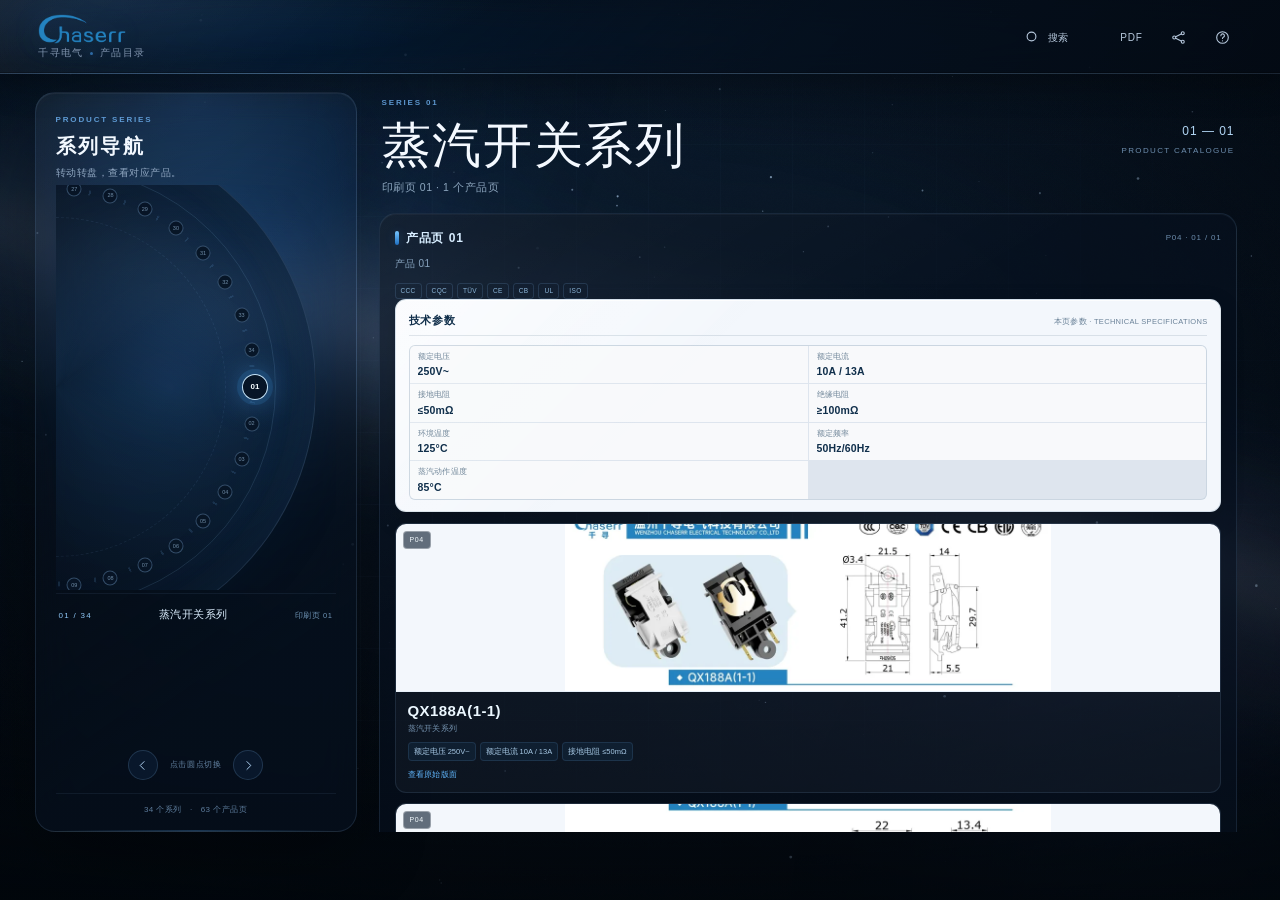
==== catalog.html @ 66909236 "Keep active series readout stable in half-dial" ====
﻿<!DOCTYPE html>
<html lang="zh-CN">
<head>
  <meta charset="UTF-8">
  <meta name="viewport" content="width=device-width, initial-scale=1, viewport-fit=cover">
  <meta name="theme-color" content="#050b14">
  <meta name="description" content="千寻电气产品目录：按系列浏览产品、型号与技术参数。">
  <title>千寻电气 · 产品目录</title>
  <link rel="icon" href="data:image/svg+xml,%3Csvg xmlns='http://www.w3.org/2000/svg' viewBox='0 0 64 64'%3E%3Crect width='64' height='64' rx='14' fill='%2307111f'/%3E%3Cpath d='M32 9 51 20v24L32 55 13 44V20z' fill='none' stroke='%234aa8ff' stroke-width='2.5'/%3E%3Ccircle cx='31' cy='31' r='9' fill='none' stroke='%23c7e7ff' stroke-width='3'/%3E%3Cpath d='m37 38 7 7' stroke='%23c7e7ff' stroke-width='3' stroke-linecap='round'/%3E%3C/svg%3E">
  <link rel="preload" as="image" href="assets/brand/chaser-logo.webp" fetchpriority="high">
  <link rel="stylesheet" href="styles.css?v=20261119f">
  <link rel="stylesheet" href="catalog.css?v=20261119f">
</head>
<body class="catalog-body">
  <div class="app catalog-app" id="catalogApp">
    <div class="ambient" aria-hidden="true">
      <div class="ambient-glow glow-a"></div>
      <div class="ambient-glow glow-b"></div>
      <div class="ambient-nebula"></div>
      <div class="ambient-milkyway"></div>
      <canvas class="starfield" id="catalogStarfield"></canvas>
      <div class="ambient-grid"></div>
      <div class="ambient-noise"></div>
      <div class="ambient-vignette"></div>
    </div>

    <header class="topbar catalog-topbar">
      <a class="brand" href="#" id="catalogBrand" aria-label="返回第一个系列">
        <span class="brand-copy">
          <img class="brand-logo" src="assets/brand/chaser-logo.webp" width="947" height="323" alt="Chaser 千寻电气" draggable="false">
          <span class="brand-cn">千寻电气 <i></i> 产品目录</span>
        </span>
      </a>

      <nav class="top-actions catalog-actions" aria-label="目录工具">
        <button class="tool-btn tool-btn--text" id="catalogSearchBtn" type="button" aria-label="搜索产品型号或系列" title="搜索（/）">
          <svg viewBox="0 0 24 24" aria-hidden="true"><circle cx="10.6" cy="10.6" r="6.2"/><path d="m15.2 15.2 4.3 4.3"/></svg>
          <span>搜索</span>
        </button>
        <button class="tool-btn tool-btn--text" id="catalogPdfBtn" type="button" aria-label="下载完整 PDF" title="下载完整 PDF">
          <svg viewBox="0 0 24 24" aria-hidden="true"><path d="M12 4v10m0 0 4-4m-4 4-4-4M5 18h14"/></svg>
          <span>PDF</span>
        </button>
        <button class="tool-btn" id="catalogShareBtn" type="button" aria-label="分享本目录" title="分享">
          <svg viewBox="0 0 24 24" aria-hidden="true"><circle cx="6" cy="12" r="2.1"/><circle cx="18" cy="6" r="2.1"/><circle cx="18" cy="18" r="2.1"/><path d="m8 11 7.8-4M8 13l7.8 4"/></svg>
        </button>
        <button class="tool-btn" id="catalogHelpBtn" type="button" aria-label="查看操作提示" title="操作提示">
          <svg viewBox="0 0 24 24" aria-hidden="true"><circle cx="12" cy="12" r="8.2"/><path d="M9.7 9.4a2.5 2.5 0 1 1 3.5 2.3c-.8.4-1.2.9-1.2 1.8"/><circle cx="12" cy="16.7" r=".8" fill="currentColor" stroke="none"/></svg>
        </button>
      </nav>
    </header>

    <main class="catalog-main" id="catalogMain">
      <aside class="series-panel" aria-label="系列导航">
        <div class="series-panel__head">
          <span class="catalog-eyebrow">PRODUCT SERIES</span>
          <h1>系列导航</h1>
          <p>转动转盘，查看对应产品。</p>
        </div>

        <div class="series-dial series-dial--half" id="seriesDial">
          <div class="series-dial__wheel" id="seriesWheel">
            <div class="series-dial__orbit series-dial__orbit--outer" aria-hidden="true"></div>
            <div class="series-dial__orbit series-dial__orbit--inner" aria-hidden="true"></div>
            <div class="series-dial__ticks" id="seriesDialTicks" aria-hidden="true"></div>
            <div class="series-dial__nodes" id="seriesDialNodes"></div>
          </div>
          <span class="series-dial__marker" aria-hidden="true"></span>
        </div>

        <div class="series-dial__readout">
          <span class="series-dial__count" id="dialCount">01 / 34</span>
          <strong class="series-dial__name" id="dialName">蒸汽开关系列</strong>
          <span class="series-dial__range" id="dialRange">印刷页 01</span>
        </div>

        <div class="series-dial__controls">
          <button class="catalog-arrow" id="prevSeries" type="button" aria-label="上一个系列">
            <svg viewBox="0 0 24 24" aria-hidden="true"><path d="m14.5 5.8-6.2 6.2 6.2 6.2"/></svg>
          </button>
          <span class="series-dial__hint">点击圆点切换</span>
          <button class="catalog-arrow" id="nextSeries" type="button" aria-label="下一个系列">
            <svg viewBox="0 0 24 24" aria-hidden="true"><path d="m9.5 5.8 6.2 6.2-6.2 6.2"/></svg>
          </button>
        </div>

        <div class="series-panel__foot">
          <span id="seriesTotal">34 个系列</span>
          <span>·</span>
          <span id="seriesPageTotal">63 个产品页</span>
        </div>
      </aside>

      <section class="series-stage" id="seriesStage" aria-live="polite">
        <header class="series-head">
          <div>
            <div class="catalog-eyebrow" id="seriesKicker">SERIES 01</div>
            <h2 class="series-title" id="seriesTitle">蒸汽开关系列</h2>
            <p class="series-subtitle" id="seriesSubtitle">印刷页 01 · 1 个产品页</p>
          </div>
          <div class="series-head__meta">
            <span id="seriesPageCount">01 — 01</span>
            <span>PRODUCT CATALOGUE</span>
          </div>
        </header>
        <div class="series-pages" id="seriesPages"></div>
        <footer class="series-stage__foot">
          <span>千寻电气 · 温州千寻电气科技有限公司</span>
          <a href="index.html?book=1">查看原版翻页图册</a>
        </footer>
      </section>
    </main>

    <footer class="catalog-footer">
      <div class="catalog-footer__identity">
        <span class="catalog-footer__mark">QX</span>
        <span>千寻电气 · 产品目录</span>
      </div>
      <div class="catalog-contact">
        <button type="button" data-copy="135 8779 8177">135 8779 8177</button>
        <span>·</span>
        <button type="button" data-copy="Una@chaserr.cc">Una@chaserr.cc</button>
        <span>·</span>
        <button type="button" data-copy="https://cn.qianxunele.com">cn.qianxunele.com</button>
      </div>
      <a class="catalog-footer__link" href="assets/qianxun-catalog.pdf" download>下载完整 PDF</a>
    </footer>
  </div>

  <div class="catalog-mobile-note">
    <span class="catalog-eyebrow">DESKTOP EDITION</span>
    <h1>请在电脑上查看新版产品目录</h1>
    <p>新版目录目前优先适配电脑端。手机端可以继续使用原版翻页图册。</p>
    <a class="catalog-mobile-note__btn" href="index.html?book=1">打开手机版翻页图册</a>
  </div>

  <div class="catalog-modal" id="catalogSearchModal" role="dialog" aria-modal="true" aria-labelledby="catalogSearchTitle" aria-hidden="true">
    <div class="catalog-modal__card catalog-search-card">
      <div class="catalog-modal__head">
        <div>
          <span class="catalog-eyebrow">SEARCH</span>
          <h2 id="catalogSearchTitle">搜索系列或型号</h2>
        </div>
        <button class="catalog-modal__close" type="button" data-close="catalogSearchModal" aria-label="关闭搜索">×</button>
      </div>
      <div class="catalog-search-box">
        <svg viewBox="0 0 24 24" aria-hidden="true"><circle cx="10.6" cy="10.6" r="6.2"/><path d="m15.2 15.2 4.3 4.3"/></svg>
        <input id="catalogSearchInput" type="search" placeholder="输入型号、系列名，例如 QX198A / 温控器" autocomplete="off" spellcheck="false">
        <kbd>/</kbd>
      </div>
      <div class="catalog-search-results" id="catalogSearchResults" role="listbox"></div>
      <p class="catalog-search-empty" id="catalogSearchEmpty" hidden>没有找到对应内容。</p>
    </div>
  </div>

  <div class="catalog-modal" id="catalogShareModal" role="dialog" aria-modal="true" aria-labelledby="catalogShareTitle" aria-hidden="true">
    <div class="catalog-modal__card catalog-share-card">
      <div class="catalog-modal__head">
        <div>
          <span class="catalog-eyebrow">SHARE</span>
          <h2 id="catalogShareTitle">分享产品目录</h2>
        </div>
        <button class="catalog-modal__close" type="button" data-close="catalogShareModal" aria-label="关闭分享">×</button>
      </div>
      <div class="catalog-share-body">
        <div class="catalog-share-qr"><img id="catalogShareQr" src="assets/brand/share-qr.png" alt="千寻电气产品目录二维码"></div>
        <div>
          <p class="catalog-share-title">扫码查看整本目录</p>
          <p class="catalog-share-sub">微信、手机相机或浏览器扫码</p>
          <div class="catalog-share-url">
            <input id="catalogShareUrl" type="text" readonly value="https://refit-no1.github.io/Album-v2/" aria-label="目录网址">
            <button id="catalogCopyUrl" type="button">复制</button>
          </div>
        </div>
      </div>
    </div>
  </div>

  <div class="catalog-modal" id="catalogHelpModal" role="dialog" aria-modal="true" aria-labelledby="catalogHelpTitle" aria-hidden="true">
    <div class="catalog-modal__card catalog-help-card">
      <div class="catalog-modal__head">
        <div>
          <span class="catalog-eyebrow">GUIDE</span>
          <h2 id="catalogHelpTitle">使用说明</h2>
        </div>
        <button class="catalog-modal__close" type="button" data-close="catalogHelpModal" aria-label="关闭说明">×</button>
      </div>
      <div class="catalog-help-list">
        <div><b>左侧转盘</b><span>点击圆点或左右按钮切换产品系列。</span></div>
        <div><b>产品卡片</b><span>每个型号单独展示，参数集中在本页下方。</span></div>
        <div><b>查看原页</b><span>点击“查看原始版面”可打开原图册页面。</span></div>
        <div><b>搜索</b><span>按 / 打开搜索，支持系列名、型号和参数关键词。</span></div>
        <div><b>Esc</b><span>关闭搜索、分享和说明弹窗。</span></div>
      </div>
    </div>
  </div>

  <div class="catalog-modal" id="catalogOriginalModal" role="dialog" aria-modal="true" aria-labelledby="catalogOriginalTitle" aria-hidden="true">
    <div class="catalog-modal__card catalog-original-card">
      <div class="catalog-modal__head">
        <div>
          <span class="catalog-eyebrow">ORIGINAL PAGE</span>
          <h2 id="catalogOriginalTitle">原始版面</h2>
        </div>
        <button class="catalog-modal__close" type="button" data-close="catalogOriginalModal" aria-label="关闭原始版面">×</button>
      </div>
      <div class="catalog-original-stage"><img id="catalogOriginalImg" alt=""></div>
    </div>
  </div>

  <div class="toast" id="catalogToast" role="status" aria-live="polite"></div>
  <div class="sr-only" id="catalogLive" aria-live="polite"></div>

  <noscript><div class="noscript">请启用 JavaScript 后查看产品目录。</div></noscript>
  <script src="data/catalog-data.js?v=20261119f"></script>
  <script src="catalog.js?v=20261119f"></script>
</body>
</html>
---- styles.css ----
/* =========================================================
   千寻电气 · 产品图册
   Responsive flipbook viewer
   ========================================================= */

:root {
  --bg-deep: #040a12;
  --bg: #06101c;
  --panel: rgba(9, 21, 36, .72);
  --panel-strong: rgba(8, 18, 31, .92);
  --paper: #f7f9fc;
  --ink: #eaf3ff;
  --ink-soft: #c3d2e6;
  --muted: #8194ad;
  --muted-2: #61748d;
  --accent: #4aa8ff;
  --accent-bright: #8dd0ff;
  --accent-deep: #1b6ed4;
  --line: rgba(142, 183, 235, .14);
  --line-strong: rgba(142, 183, 235, .24);
  --danger: #ff7a8a;
  --header-h: 76px;
  --footer-h: 108px;
  --stage-pad-x: 94px;
  --page-w: 0px;
  --page-h: 0px;
  --font-sans: "Microsoft YaHei UI", "Microsoft YaHei", "PingFang SC", "Hiragino Sans GB", "Noto Sans CJK SC", "Source Han Sans SC", sans-serif;
  --font-num: "Bahnschrift", "DIN Alternate", "Segoe UI", "Helvetica Neue", Arial, sans-serif;
  --ease-out: cubic-bezier(.22, .78, .22, 1);
  --ease-soft: cubic-bezier(.33, 1, .68, 1);
}

* { box-sizing: border-box; }

html, body {
  height: 100%;
  margin: 0;
  padding: 0;
  background: var(--bg-deep);
}

html { -webkit-text-size-adjust: 100%; }

body {
  color: var(--ink);
  font-family: var(--font-sans);
  font-size: 14px;
  line-height: 1.5;
  overflow: hidden;
  -webkit-font-smoothing: antialiased;
  -moz-osx-font-smoothing: grayscale;
  overscroll-behavior: none;
}

button, input { font: inherit; color: inherit; }
button { -webkit-tap-highlight-color: transparent; }
img { display: block; }
a { color: inherit; }

::selection { background: rgba(74, 168, 255, .32); color: #fff; }

:focus-visible {
  outline: 2px solid var(--accent);
  outline-offset: 3px;
}

.sr-only {
  position: absolute !important;
  width: 1px; height: 1px;
  padding: 0; margin: -1px;
  overflow: hidden;
  clip: rect(0, 0, 0, 0);
  white-space: nowrap;
  border: 0;
}

/* ---------- Ambient stage ---------- */

.app {
  position: relative;
  z-index: 1;
  display: flex;
  flex-direction: column;
  width: 100%;
  height: 100vh;
  height: 100dvh;
  min-height: 0;
  overflow: hidden;
}

.ambient {
  position: fixed;
  inset: 0;
  z-index: 0;
  overflow: hidden;
  background:
    radial-gradient(120% 90% at 50% 0%, #0b1b2e 0%, #06101c 46%, #040a12 100%);
  pointer-events: none;
}

.ambient-glow {
  position: absolute;
  border-radius: 50%;
  filter: blur(100px);
  opacity: .5;
  will-change: transform;
}

.glow-a {
  width: 54vw; height: 54vw;
  min-width: 480px; min-height: 480px;
  top: -24vw; left: -12vw;
  background: radial-gradient(circle, rgba(34, 118, 215, .38), transparent 67%);
  animation: drift-a 26s ease-in-out infinite alternate;
}

.glow-b {
  width: 48vw; height: 48vw;
  min-width: 420px; min-height: 420px;
  right: -16vw; bottom: -24vw;
  background: radial-gradient(circle, rgba(39, 92, 167, .28), transparent 68%);
  animation: drift-b 31s ease-in-out infinite alternate;
}

@keyframes drift-a {
  from { transform: translate3d(0, 0, 0) scale(1); }
  to { transform: translate3d(6vw, 4vh, 0) scale(1.08); }
}
@keyframes drift-b {
  from { transform: translate3d(0, 0, 0) scale(1.04); }
  to { transform: translate3d(-5vw, -3vh, 0) scale(.96); }
}

.ambient-nebula {
  position: absolute;
  inset: -18%;
  background:
    radial-gradient(ellipse 38% 30% at 28% 34%, rgba(41, 106, 194, .16), transparent 68%),
    radial-gradient(ellipse 32% 26% at 72% 66%, rgba(86, 76, 178, .1), transparent 70%),
    radial-gradient(ellipse 24% 20% at 58% 42%, rgba(42, 140, 207, .08), transparent 72%);
  filter: blur(58px);
  opacity: .85;
  mix-blend-mode: screen;
  animation: nebula-drift 42s ease-in-out infinite alternate;
  pointer-events: none;
}

@keyframes nebula-drift {
  from { transform: translate3d(-1.5%, 1%, 0) scale(1); }
  to { transform: translate3d(1.5%, -1%, 0) scale(1.04); }
}

.ambient-milkyway {
  position: absolute;
  left: -22%;
  top: 24%;
  width: 144%;
  height: 42%;
  background:
    radial-gradient(ellipse 38% 55% at 55% 50%, rgba(226, 239, 255, .15), transparent 72%),
    radial-gradient(ellipse 20% 34% at 34% 50%, rgba(132, 171, 255, .12), transparent 76%),
    linear-gradient(
      to bottom,
      transparent 4%,
      rgba(88, 132, 208, .04) 22%,
      rgba(171, 201, 255, .09) 38%,
      rgba(225, 239, 255, .17) 49%,
      rgba(255, 255, 255, .22) 50%,
      rgba(225, 239, 255, .16) 51%,
      rgba(171, 201, 255, .08) 62%,
      transparent 94%
    );
  filter: blur(18px) saturate(1.15);
  transform: rotate(16deg) scale(1.06);
  transform-origin: center;
  opacity: .9;
  mix-blend-mode: screen;
  animation: milkyway-drift 46s ease-in-out infinite alternate;
  pointer-events: none;
}

.ambient-milkyway::after {
  content: "";
  position: absolute;
  inset: 12% 0;
  background:
    radial-gradient(ellipse 16% 8% at 32% 44%, rgba(1, 5, 13, .55), transparent 72%),
    radial-gradient(ellipse 20% 6% at 62% 53%, rgba(1, 5, 13, .48), transparent 74%),
    radial-gradient(ellipse 13% 5% at 78% 47%, rgba(1, 5, 13, .4), transparent 76%),
    linear-gradient(
      to bottom,
      transparent 10%,
      rgba(2, 8, 18, .38) 44%,
      rgba(2, 8, 18, .28) 50%,
      transparent 68%
    );
  filter: blur(12px);
  opacity: .5;
  mix-blend-mode: multiply;
}

@keyframes milkyway-drift {
  from { transform: rotate(16deg) scale(1.06) translate3d(-.8%, .4%, 0); }
  to { transform: rotate(16deg) scale(1.08) translate3d(.8%, -.4%, 0); }
}

@media (max-width: 900px) {
  .ambient-milkyway {
    left: -30%;
    top: 27%;
    width: 160%;
    height: 38%;
    opacity: .8;
    filter: blur(14px) saturate(1.12);
  }
}

.ambient-grid {
  position: absolute;
  inset: 0;
  background-image:
    linear-gradient(rgba(136, 180, 236, .043) 1px, transparent 1px),
    linear-gradient(90deg, rgba(136, 180, 236, .043) 1px, transparent 1px);
  background-size: 72px 72px;
  -webkit-mask-image: radial-gradient(ellipse 80% 74% at 50% 48%, #000 12%, rgba(0,0,0,.55) 54%, transparent 86%);
  mask-image: radial-gradient(ellipse 80% 74% at 50% 48%, #000 12%, rgba(0,0,0,.55) 54%, transparent 86%);
  opacity: .8;
}

.ambient-noise {
  position: absolute;
  inset: 0;
  background-image: url("data:image/svg+xml,%3Csvg xmlns='http://www.w3.org/2000/svg' width='160' height='160'%3E%3Cfilter id='n'%3E%3CfeTurbulence type='fractalNoise' baseFrequency='.86' numOctaves='3' stitchTiles='stitch'/%3E%3C/filter%3E%3Crect width='160' height='160' filter='url(%23n)' opacity='.6'/%3E%3C/svg%3E");
  opacity: .032;
  mix-blend-mode: overlay;
}

.ambient-vignette {
  position: absolute;
  inset: 0;
  background:
    linear-gradient(to bottom, rgba(2, 7, 12, .32), transparent 16%, transparent 78%, rgba(2, 7, 12, .7)),
    radial-gradient(ellipse 76% 66% at 50% 48%, transparent 46%, rgba(2, 6, 11, .55) 100%);
}

/* ---------- Top bar ---------- */

.topbar {
  position: relative;
  z-index: 40;
  flex: 0 0 calc(var(--header-h) + env(safe-area-inset-top, 0px));
  display: flex;
  align-items: center;
  justify-content: space-between;
  gap: 18px;
  height: calc(var(--header-h) + env(safe-area-inset-top, 0px));
  padding: env(safe-area-inset-top, 0px) clamp(18px, 3vw, 42px) 0;
  border-bottom: 1px solid rgba(142, 183, 235, .09);
  background: linear-gradient(to bottom, rgba(4, 11, 20, .88), rgba(4, 11, 20, .48));
  -webkit-backdrop-filter: blur(18px) saturate(125%);
  backdrop-filter: blur(18px) saturate(125%);
}

.topbar::after {
  content: "";
  position: absolute;
  left: 0; right: 0; bottom: -1px;
  height: 1px;
  background: linear-gradient(90deg, transparent, rgba(94, 171, 255, .32) 28%, rgba(94, 171, 255, .32) 72%, transparent);
  opacity: .45;
  pointer-events: none;
}

.brand {
  display: inline-flex;
  align-items: center;
  gap: 0;
  min-width: 0;
  text-decoration: none;
  border-radius: 8px;
}

.brand-logo {
  display: block;
  width: auto;
  height: 30px;
  max-width: 170px;
  filter: drop-shadow(0 0 14px rgba(45, 139, 226, .16));
  user-select: none;
}

.brand-copy {
  display: flex;
  flex-direction: column;
  align-items: flex-start;
  justify-content: center;
  gap: 2px;
  min-width: 0;
}

.brand-cn {
  display: inline-flex;
  align-items: center;
  gap: 7px;
  font-size: 10px;
  line-height: 1.4;
  letter-spacing: .12em;
  color: var(--muted);
  white-space: nowrap;
}

.brand-cn i {
  width: 3px; height: 3px;
  border-radius: 50%;
  background: var(--accent);
  box-shadow: 0 0 8px rgba(74, 168, 255, .9);
}

.topbar-center {
  position: absolute;
  left: 50%;
  top: 50%;
  transform: translate(-50%, -50%);
  display: inline-flex;
  align-items: center;
  gap: 13px;
  height: 30px;
  padding: 0 16px;
  border: 1px solid transparent;
  white-space: nowrap;
  pointer-events: none;
}

.topbar-kicker {
  font-family: var(--font-num);
  font-size: 9px;
  letter-spacing: .22em;
  color: var(--muted-2);
}

.topbar-divider {
  width: 20px;
  height: 1px;
  background: linear-gradient(90deg, transparent, var(--line-strong), transparent);
}

.topbar-section {
  font-size: 11px;
  letter-spacing: .14em;
  color: var(--ink-soft);
}

.top-actions {
  display: inline-flex;
  align-items: center;
  gap: 7px;
  flex: 0 0 auto;
}

.tool-btn {
  position: relative;
  display: inline-flex;
  align-items: center;
  justify-content: center;
  gap: 7px;
  height: 38px;
  min-width: 38px;
  padding: 0 10px;
  border: 1px solid var(--line);
  border-radius: 9px;
  background: rgba(12, 27, 45, .48);
  color: var(--ink-soft);
  cursor: pointer;
  transition: background .22s ease, border-color .22s ease, color .22s ease, transform .22s ease;
}

.tool-btn svg {
  width: 17px;
  height: 17px;
  fill: none;
  stroke: currentColor;
  stroke-width: 1.55;
  stroke-linecap: round;
  stroke-linejoin: round;
}

.tool-btn--text {
  padding: 0 12px;
  font-size: 11.5px;
  letter-spacing: .07em;
}

.tool-btn--text svg path { fill: currentColor; stroke: none; opacity: .9; }

.tool-btn:hover {
  color: #fff;
  border-color: rgba(104, 188, 255, .42);
  background: rgba(25, 66, 111, .48);
}

.tool-btn:active { transform: translateY(1px); }

.tool-btn .icon-sound-on { display: none; }
.tool-btn .icon-sound-off { display: block; }
.tool-btn.is-on { color: var(--accent-bright); border-color: rgba(74, 168, 255, .4); }
.tool-btn.is-on .icon-sound-on { display: block; }
.tool-btn.is-on .icon-sound-off { display: none; }

.tool-btn .icon-compress { display: none; }
.tool-btn.is-on .icon-expand { display: none; }
.tool-btn.is-on .icon-compress { display: block; }

/* ---------- Stage ---------- */

.stage {
  position: relative;
  z-index: 10;
  flex: 1 1 auto;
  min-height: 0;
  display: flex;
  align-items: stretch;
  justify-content: center;
  padding: 10px var(--stage-pad-x) 8px;
  overflow: hidden;
}

.book-area {
  position: relative;
  display: flex;
  align-items: center;
  justify-content: center;
  width: 100%;
  height: 100%;
  min-width: 0;
  min-height: 0;
  opacity: 0;
  transform: translateY(8px);
  transition: opacity .55s ease, transform .65s var(--ease-out), filter .8s ease;
}

.app.is-ready .book-area {
  opacity: 1;
  transform: translateY(0);
}

.book-glow {
  position: absolute;
  left: 50%;
  top: 50%;
  width: min(74vw, 1150px);
  height: min(58vh, 640px);
  transform: translate(-50%, -48%);
  background: radial-gradient(ellipse, rgba(55, 139, 241, .15), transparent 68%);
  filter: blur(32px);
  pointer-events: none;
}

.book-shadow {
  position: absolute;
  left: 50%;
  bottom: 1.5%;
  width: 64%;
  height: 42px;
  transform: translateX(-50%);
  border-radius: 50%;
  background: radial-gradient(ellipse 50% 50% at 50% 50%, rgba(0, 0, 0, .88), rgba(0, 0, 0, .45) 46%, transparent 74%);
  filter: blur(12px);
  opacity: .9;
  transition: width .55s var(--ease-out), opacity .4s ease;
  pointer-events: none;
}

.book-viewport {
  position: relative;
  flex: none;
  -webkit-transform-style: preserve-3d;
  transform-style: preserve-3d;
  -webkit-perspective: 12000px;
  perspective: 12000px;
  -webkit-perspective-origin: 50% 44%;
  perspective-origin: 50% 44%;
  transform: translate3d(0, 0, 0);
  transition: transform .5s var(--ease-soft), clip-path .5s var(--ease-soft);
  will-change: transform, clip-path;
}

.app.is-flipping .book-viewport {
  transition: none;
}

.spread {
  position: relative;
  width: 100%;
  height: 100%;
  -webkit-transform-style: preserve-3d;
  transform-style: preserve-3d;
  transition: opacity .16s ease, transform .18s ease;
}

.app.is-jumping .spread {
  opacity: 0;
  transform: scale(.985);
}

.leaf {
  position: absolute;
  top: 0;
  bottom: 0;
  overflow: hidden;
  background-color: var(--paper);
  background-position: center;
  background-repeat: no-repeat;
  background-size: cover;
  box-shadow:
    0 4px 0 rgba(223, 232, 244, .92),
    0 18px 45px rgba(0, 0, 0, .42);
}

.leaf::before {
  content: "";
  position: absolute;
  inset: 0;
  z-index: 3;
  background-image: url("data:image/svg+xml,%3Csvg xmlns='http://www.w3.org/2000/svg' width='160' height='160'%3E%3Cfilter id='n'%3E%3CfeTurbulence type='fractalNoise' baseFrequency='.82' numOctaves='3' stitchTiles='stitch'/%3E%3C/filter%3E%3Crect width='160' height='160' filter='url(%23n)' opacity='.6'/%3E%3C/svg%3E");
  background-size: 160px 160px;
  opacity: .038;
  mix-blend-mode: multiply;
  pointer-events: none;
}

.leaf-light {
  position: absolute;
  inset: 0;
  z-index: 4;
  background: radial-gradient(
    240px circle at var(--lx, 50%) var(--ly, 38%),
    rgba(255, 255, 255, .18),
    rgba(255, 255, 255, .055) 42%,
    transparent 72%
  );
  opacity: 0;
  mix-blend-mode: soft-light;
  transition: opacity .45s ease;
  pointer-events: none;
}

.spread.is-pointer-active .leaf-light { opacity: .9; }

.leaf img {
  position: absolute;
  inset: 0;
  z-index: 1;
  width: 100%;
  height: 100%;
  object-fit: cover;
  opacity: 0;
  transition: opacity .28s ease;
  user-select: none;
  -webkit-user-drag: none;
}

.leaf img.is-ready { opacity: 1; }
.leaf.is-empty img { display: none; }

/* During a turn the page must swap pixels instantly, not cross-fade from the
   low-resolution thumbnail: that produces a visible first-visit flash. */
.app.is-flipping .leaf img,
.app.is-dragging .leaf img {
  transition: none;
}

.leaf--left {
  left: 0;
  width: calc(50% + 2px);
  border-radius: 3px 0 0 3px;
  box-shadow:
    -1px 0 0 rgba(8, 22, 38, .2),
    -2px 0 0 rgba(245, 250, 255, .8),
    -3px 0 0 rgba(204, 218, 233, .6),
    0 4px 0 rgba(223, 232, 244, .92),
    0 7px 0 rgba(194, 208, 224, .62),
    0 18px 45px rgba(0, 0, 0, .42);
}

.leaf--right {
  left: calc(50% - 2px);
  width: calc(50% + 2px);
  border-radius: 0 3px 3px 0;
  box-shadow:
    1px 0 0 rgba(8, 22, 38, .2),
    2px 0 0 rgba(245, 250, 255, .8),
    3px 0 0 rgba(204, 218, 233, .6),
    0 4px 0 rgba(223, 232, 244, .92),
    0 7px 0 rgba(194, 208, 224, .62),
    0 18px 45px rgba(0, 0, 0, .42);
}

.leaf--single {
  left: 0;
  width: 100%;
  border-radius: 4px;
  display: none;
  box-shadow:
    0 0 0 1px rgba(8, 22, 38, .2),
    0 2px 0 rgba(245, 250, 255, .8),
    0 4px 0 rgba(223, 232, 244, .92),
    0 7px 0 rgba(194, 208, 224, .6),
    0 18px 45px rgba(0, 0, 0, .42);
}

.leaf::after {
  content: "";
  position: absolute;
  inset: 0;
  z-index: 2;
  pointer-events: none;
  box-shadow: inset 0 0 48px rgba(11, 26, 44, .035);
}

.leaf--left::after,
.leaf--right::after {
  background: none;
}

.blank-paper {
  position: absolute;
  inset: 0;
  z-index: 0;
  display: none;
  background:
    radial-gradient(ellipse at 50% 38%, rgba(57, 126, 200, .2), transparent 52%),
    linear-gradient(145deg, #0d1d30, #07111d 62%, #050c15);
}

.blank-paper::before {
  content: "";
  position: absolute;
  inset: 7%;
  border: 1px solid rgba(111, 171, 235, .1);
  border-radius: 2px;
  box-shadow: inset 0 0 80px rgba(22, 71, 122, .08);
}

.blank-paper::after {
  content: "CHASER";
  position: absolute;
  left: 50%;
  top: 50%;
  transform: translate(-50%, -50%);
  color: rgba(148, 199, 250, .16);
  font-family: var(--font-num);
  font-size: 13px;
  font-weight: 500;
  letter-spacing: .55em;
  text-indent: .55em;
  white-space: nowrap;
}

.leaf.is-empty .blank-paper { display: block; }

.gutter {
  position: absolute;
  left: 50%;
  top: -1px;
  bottom: -1px;
  z-index: 5;
  width: 9%;
  max-width: 100px;
  min-width: 50px;
  transform: translateX(-50%);
  background: linear-gradient(90deg,
    transparent 0%,
    rgba(4, 13, 23, .04) 16%,
    rgba(4, 13, 23, .14) 32%,
    rgba(4, 13, 23, .3) 44%,
    rgba(4, 13, 23, .42) 50%,
    rgba(4, 13, 23, .3) 56%,
    rgba(4, 13, 23, .14) 68%,
    rgba(4, 13, 23, .04) 84%,
    transparent 100%);
  opacity: .8;
  mix-blend-mode: multiply;
  pointer-events: none;
}

.page-shade {
  position: absolute;
  top: 0;
  bottom: 0;
  z-index: 4;
  width: 50%;
  pointer-events: none;
  opacity: 0;
  transition: opacity .1s linear;
}

.page-shade--left {
  left: 0;
  background: linear-gradient(to right, rgba(1, 7, 13, .38), rgba(1, 7, 13, .08) 34%, transparent 62%);
}

.page-shade--right {
  left: 50%;
  background: linear-gradient(to left, rgba(1, 7, 13, .38), rgba(1, 7, 13, .08) 34%, transparent 62%);
}

/* ---------- Flipping sheet ---------- */

.sheet {
  position: absolute;
  top: 0;
  bottom: 0;
  z-index: 12;
  width: 50%;
  visibility: hidden;
  pointer-events: none;
  -webkit-transform-style: preserve-3d;
  transform-style: preserve-3d;
  transform-origin: 0 50%;
  will-change: transform;
}

.sheet.is-active { visibility: visible; }

/* The page curl is rendered on a high-DPI canvas overlay. */
.flip-canvas {
  position: absolute;
  inset: 0;
  z-index: 12;
  display: none;
  width: 100%;
  height: 100%;
  pointer-events: none;
}

.flip-canvas.is-active { display: block; }

.sheet { display: none !important; }

.sheet::after {
  content: "";
  position: absolute;
  top: 0;
  bottom: 0;
  z-index: 6;
  width: 3px;
  pointer-events: none;
  background: linear-gradient(90deg,
    rgba(255, 255, 255, .94) 0%,
    rgba(235, 242, 249, .92) 48%,
    rgba(166, 183, 201, .55) 100%);
  box-shadow: -2px 0 5px rgba(0, 0, 0, .1);
}

.sheet.dir-forward::after { right: 0; }
.sheet.dir-back::after { left: 0; transform: scaleX(-1); }

.sheet.dir-forward {
  left: 50%;
  transform-origin: 0 50%;
}

.sheet.dir-back {
  left: 0;
  transform-origin: 100% 50%;
}

.sheet-face {
  position: absolute;
  inset: 0;
  overflow: hidden;
  background-color: var(--paper);
  background-position: center;
  background-repeat: no-repeat;
  background-size: cover;
  -webkit-backface-visibility: hidden;
  backface-visibility: hidden;
  -webkit-transform-style: preserve-3d;
  transform-style: preserve-3d;
  box-shadow:
    0 0 0 1px rgba(8, 22, 38, .12),
    0 10px 34px rgba(0, 0, 0, .32);
}

.sheet-face--front { z-index: 2; }
.sheet-face--back { z-index: 1; transform: rotateY(180deg); }

.sheet-face img {
  position: absolute;
  inset: 0;
  z-index: 1;
  width: 100%;
  height: 100%;
  object-fit: cover;
  opacity: 0;
  transition: opacity .12s linear;
  user-select: none;
  -webkit-user-drag: none;
}

.sheet-face img.is-ready { opacity: 1; }

.sheet-face::after {
  content: "";
  position: absolute;
  inset: 0;
  z-index: 2;
  pointer-events: none;
  opacity: var(--sheet-shade, 0);
}

.sheet.dir-forward .sheet-face--front::after {
  background: linear-gradient(to right,
    rgba(1, 7, 13, .62) 0%,
    rgba(1, 7, 13, .22) 5%,
    rgba(1, 7, 13, .04) 14%,
    transparent 46%,
    rgba(255, 255, 255, .04) 82%,
    rgba(255, 255, 255, .2) 96%,
    rgba(8, 20, 33, .08) 100%);
}

.sheet.dir-forward .sheet-face--back::after {
  background: linear-gradient(to left,
    rgba(1, 7, 13, .62) 0%,
    rgba(1, 7, 13, .24) 5%,
    rgba(1, 7, 13, .04) 16%,
    transparent 56%,
    rgba(255, 255, 255, .04) 86%,
    rgba(255, 255, 255, .2) 98%,
    rgba(8, 20, 33, .08) 100%);
}

.sheet.dir-back .sheet-face--front::after {
  background: linear-gradient(to left,
    rgba(1, 7, 13, .62) 0%,
    rgba(1, 7, 13, .22) 5%,
    rgba(1, 7, 13, .04) 14%,
    transparent 46%,
    rgba(255, 255, 255, .04) 82%,
    rgba(255, 255, 255, .2) 96%,
    rgba(8, 20, 33, .08) 100%);
}

.sheet.dir-back .sheet-face--back::after {
  background: linear-gradient(to right,
    rgba(1, 7, 13, .62) 0%,
    rgba(1, 7, 13, .24) 5%,
    rgba(1, 7, 13, .04) 16%,
    transparent 56%,
    rgba(255, 255, 255, .04) 86%,
    rgba(255, 255, 255, .2) 98%,
    rgba(8, 20, 33, .08) 100%);
}

.sheet.dir-forward .sheet-face--front { border-radius: 0 3px 3px 0; }
.sheet.dir-forward .sheet-face--back { border-radius: 3px 0 0 3px; }
.sheet.dir-back .sheet-face--front { border-radius: 3px 0 0 3px; }
.sheet.dir-back .sheet-face--back { border-radius: 0 3px 3px 0; }

.sheet-back-blank {
  position: absolute;
  inset: 0;
  z-index: 0;
  display: none;
  background:
    radial-gradient(ellipse at 50% 38%, rgba(85, 115, 151, .12), transparent 65%),
    linear-gradient(145deg, #f2f5f9, #e7edf4);
}

.sheet-face--back.is-blank .sheet-back-blank { display: block; }
.sheet-face--back.is-blank img { display: none; }

/* Single-page mode */

.app.mode-single .leaf--left,
.app.mode-single .leaf--right,
.app.mode-single .gutter { display: none; }

.app.mode-single .leaf--single { display: block; }

.app.mode-single .page-shade {
  width: 100%;
  left: 0;
}

.app.mode-single .page-shade--right {
  background: linear-gradient(to left, rgba(1, 7, 13, .32), rgba(1, 7, 13, .05) 26%, transparent 55%);
}

.app.mode-single .page-shade--left {
  background: linear-gradient(to right, rgba(1, 7, 13, .32), rgba(1, 7, 13, .05) 26%, transparent 55%);
}

.app.mode-single .sheet {
  left: 0;
  width: 100%;
}

.app.mode-single .sheet.dir-forward { left: 0; transform-origin: 0 50%; }
.app.mode-single .sheet.dir-back { left: 0; transform-origin: 100% 50%; }

.app.mode-single .sheet-face,
.app.mode-single .leaf--single { border-radius: 4px; }

.app.mode-single .sheet-face--front,
.app.mode-single .sheet-face--back { border-radius: 4px !important; }

/* Drag interaction */

.book-viewport {
  cursor: grab;
  touch-action: none;
  -webkit-user-select: none;
  user-select: none;
}

.app.is-dragging .book-viewport { cursor: grabbing; }
.app.is-flipping .book-viewport { cursor: default; }
.book-viewport.is-unavailable { cursor: default; }

/* Side arrows */

.side-arrow {
  position: absolute;
  top: 50%;
  z-index: 25;
  display: grid;
  place-items: center;
  width: 50px;
  height: 50px;
  margin-top: -25px;
  padding: 0;
  border: 1px solid var(--line);
  border-radius: 50%;
  background: rgba(9, 22, 38, .46);
  color: var(--ink-soft);
  cursor: pointer;
  -webkit-backdrop-filter: blur(12px);
  backdrop-filter: blur(12px);
  transition: color .2s ease, border-color .2s ease, background .2s ease, opacity .2s ease, transform .2s ease;
}

.side-arrow svg {
  width: 21px;
  height: 21px;
  fill: none;
  stroke: currentColor;
  stroke-width: 1.55;
  stroke-linecap: round;
  stroke-linejoin: round;
}

.side-arrow--prev { left: 25px; }
.side-arrow--next { right: 25px; }

.side-arrow:hover {
  color: #fff;
  border-color: rgba(94, 183, 255, .42);
  background: rgba(24, 68, 116, .52);
}

.side-arrow--next:hover { transform: translateX(2px); }
.side-arrow--prev:hover { transform: translateX(-2px); }

.side-arrow:disabled {
  opacity: .18;
  cursor: default;
  pointer-events: none;
}

.app.mode-single .side-arrow { display: none; }

/* Hint */

.reading-hint {
  position: absolute;
  top: 2px;
  left: 50%;
  z-index: 26;
  display: inline-flex;
  align-items: center;
  gap: 7px;
  max-width: calc(100vw - 32px);
  padding: 5px 11px;
  transform: translate(-50%, 0);
  border: 1px solid rgba(120, 190, 255, .36);
  border-radius: 999px;
  background: linear-gradient(180deg, rgba(5, 15, 27, .96), rgba(4, 11, 21, .92));
  color: #e4f2ff;
  font-size: 10.5px;
  text-shadow: 0 1px 2px rgba(0, 0, 0, .5);
  font-weight: 500;
  line-height: 1.25;
  letter-spacing: .05em;
  white-space: nowrap;
  box-shadow: 0 6px 20px rgba(0, 0, 0, .4), inset 0 1px 0 rgba(255, 255, 255, .08);
  -webkit-backdrop-filter: blur(8px);
  backdrop-filter: blur(8px);
  opacity: 0;
  pointer-events: none;
  transition: opacity .5s ease, transform .5s var(--ease-out);
}

.reading-hint.is-visible {
  opacity: 1;
  transform: translate(-50%, 0);
}

.reading-hint.is-hidden {
  opacity: 0;
  transform: translate(-50%, -5px);
}

.reading-hint svg {
  width: 14px;
  height: 14px;
  fill: none;
  stroke: rgba(119, 190, 255, .68);
  stroke-width: 1.4;
  stroke-linecap: round;
  stroke-linejoin: round;
}

/* ---------- Footer ---------- */

.footer {
  position: relative;
  z-index: 35;
  flex: 0 0 calc(var(--footer-h) + env(safe-area-inset-bottom, 0px));
  padding: 8px clamp(16px, 3vw, 34px) calc(9px + env(safe-area-inset-bottom, 0px));
  border-top: 1px solid rgba(142, 183, 235, .075);
  background: linear-gradient(to top, rgba(3, 9, 16, .92), rgba(4, 11, 20, .55));
  -webkit-backdrop-filter: blur(18px) saturate(120%);
  backdrop-filter: blur(18px) saturate(120%);
}

.footer::before {
  content: "";
  position: absolute;
  left: 0; right: 0; top: -1px;
  height: 1px;
  background: linear-gradient(90deg, transparent, rgba(85, 162, 245, .18) 30%, rgba(85, 162, 245, .18) 70%, transparent);
  pointer-events: none;
}

.progress-row {
  display: flex;
  align-items: center;
  gap: 12px;
  width: min(720px, 76vw);
  height: 20px;
  margin: 0 auto;
}

.progress-index {
  flex: 0 0 auto;
  min-width: 17px;
  color: var(--muted-2);
  font-family: var(--font-num);
  font-size: 9px;
  letter-spacing: .08em;
  text-align: center;
}

.range-wrap {
  position: relative;
  flex: 1;
  min-width: 0;
  display: flex;
  align-items: center;
  height: 20px;
}

.scrubber {
  --seek: 0%;
  -webkit-appearance: none;
  appearance: none;
  display: block;
  width: 100%;
  height: 20px;
  margin: 0;
  background: transparent;
  cursor: pointer;
}

.scrubber::-webkit-slider-runnable-track {
  height: 2px;
  border-radius: 2px;
  background: linear-gradient(90deg,
    rgba(74, 168, 255, .9) 0%,
    rgba(74, 168, 255, .9) var(--seek),
    rgba(119, 155, 199, .18) var(--seek),
    rgba(119, 155, 199, .18) 100%);
}

.scrubber::-moz-range-track {
  height: 2px;
  border-radius: 2px;
  background: rgba(119, 155, 199, .18);
}

.scrubber::-moz-range-progress {
  height: 2px;
  border-radius: 2px;
  background: rgba(74, 168, 255, .9);
}

.scrubber::-webkit-slider-thumb {
  -webkit-appearance: none;
  width: 10px;
  height: 10px;
  margin-top: -4px;
  border: 2px solid #071321;
  border-radius: 50%;
  background: #a9dcff;
  box-shadow: 0 0 0 1px rgba(74, 168, 255, .65), 0 0 12px rgba(74, 168, 255, .55);
  transition: transform .18s ease, box-shadow .18s ease;
}

.scrubber::-moz-range-thumb {
  width: 8px;
  height: 8px;
  border: 2px solid #071321;
  border-radius: 50%;
  background: #a9dcff;
  box-shadow: 0 0 0 1px rgba(74, 168, 255, .65), 0 0 12px rgba(74, 168, 255, .55);
}

.scrubber:hover::-webkit-slider-thumb,
.scrubber:focus-visible::-webkit-slider-thumb {
  transform: scale(1.28);
  box-shadow: 0 0 0 1px rgba(74, 168, 255, .8), 0 0 16px rgba(74, 168, 255, .75);
}

.dock {
  display: flex;
  align-items: center;
  justify-content: space-between;
  gap: 8px;
  width: min(462px, 92vw);
  height: 56px;
  margin: 2px auto 0;
  padding: 6px;
  border: 1px solid rgba(142, 183, 235, .14);
  border-radius: 999px;
  background: linear-gradient(145deg, rgba(14, 31, 52, .78), rgba(7, 17, 29, .8));
  box-shadow:
    0 12px 30px rgba(0, 0, 0, .28),
    inset 0 1px 0 rgba(255, 255, 255, .035);
  -webkit-backdrop-filter: blur(16px);
  backdrop-filter: blur(16px);
}

.dock-side {
  display: flex;
  align-items: center;
  gap: 1px;
  flex: 0 0 auto;
}

.dock-btn {
  display: grid;
  place-items: center;
  width: 41px;
  height: 41px;
  padding: 0;
  border: 0;
  border-radius: 50%;
  background: transparent;
  color: var(--ink-soft);
  cursor: pointer;
  transition: color .18s ease, background .18s ease, opacity .18s ease, transform .18s ease;
}

.dock-btn svg {
  width: 19px;
  height: 19px;
  fill: none;
  stroke: currentColor;
  stroke-width: 1.55;
  stroke-linecap: round;
  stroke-linejoin: round;
}

.dock-btn--minor { color: var(--muted); }
.dock-btn--minor svg { width: 16px; height: 16px; }

.dock-btn:hover {
  color: #fff;
  background: rgba(74, 168, 255, .12);
}

.dock-btn:active { transform: scale(.94); }

.dock-btn:disabled {
  opacity: .22;
  cursor: default;
  background: transparent;
  transform: none;
}

.page-status {
  display: flex;
  flex-direction: column;
  align-items: center;
  justify-content: center;
  gap: 1px;
  min-width: 142px;
  max-width: 255px;
  height: 42px;
  padding: 0 15px;
  border: 0;
  border-radius: 999px;
  background: rgba(74, 168, 255, .055);
  color: var(--ink);
  cursor: pointer;
  transition: background .2s ease;
}

.page-status:hover { background: rgba(74, 168, 255, .1); }

.page-status__title {
  display: -webkit-box;
  max-width: 225px;
  max-height: 26px;
  overflow: hidden;
  color: #dbe9f9;
  font-size: 10.5px;
  font-weight: 500;
  line-height: 1.2;
  letter-spacing: .03em;
  text-overflow: ellipsis;
  white-space: pre-line;
  -webkit-box-orient: vertical;
  -webkit-line-clamp: 2;
}

.page-status__count {
  color: var(--muted);
  font-family: var(--font-num);
  font-size: 9.5px;
  letter-spacing: .1em;
  white-space: nowrap;
}

/* ---------- Drawer ---------- */

.drawer-backdrop {
  position: fixed;
  inset: 0;
  z-index: 80;
  background: rgba(2, 7, 12, .62);
  -webkit-backdrop-filter: blur(5px);
  backdrop-filter: blur(5px);
  opacity: 0;
  transition: opacity .35s ease;
}

.drawer-backdrop.is-open { opacity: 1; }
.drawer-backdrop[hidden] { display: none; }

.drawer {
  position: fixed;
  top: 0;
  right: 0;
  bottom: 0;
  z-index: 90;
  display: flex;
  flex-direction: column;
  width: min(438px, 94vw);
  border-left: 1px solid rgba(142, 183, 235, .16);
  background:
    radial-gradient(ellipse 90% 28% at 80% 0%, rgba(36, 100, 177, .18), transparent 70%),
    linear-gradient(165deg, #0a1727 0%, #07111d 68%, #050c15 100%);
  box-shadow: -30px 0 80px rgba(0, 0, 0, .44);
  transform: translateX(103%);
  visibility: hidden;
  transition: transform .42s cubic-bezier(.22, .8, .22, 1), visibility .42s;
}

.drawer.is-open {
  transform: translateX(0);
  visibility: visible;
}

.drawer-head {
  flex: 0 0 auto;
  display: flex;
  align-items: flex-start;
  justify-content: space-between;
  gap: 16px;
  padding: calc(26px + env(safe-area-inset-top, 0px)) 24px 14px;
}

.eyebrow {
  display: block;
  margin-bottom: 6px;
  color: var(--muted-2);
  font-family: var(--font-num);
  font-size: 8.5px;
  letter-spacing: .24em;
}

.drawer-head h2,
.zoom-heading h2 {
  margin: 0;
  color: #f4f9ff;
  font-size: 22px;
  font-weight: 500;
  letter-spacing: .06em;
}

.drawer-close {
  display: grid;
  place-items: center;
  width: 40px;
  height: 40px;
  flex: 0 0 40px;
  padding: 0;
  border: 1px solid var(--line);
  border-radius: 50%;
  background: rgba(13, 29, 48, .6);
  color: var(--ink-soft);
  cursor: pointer;
  transition: background .2s ease, color .2s ease, transform .2s ease;
}

.drawer-close svg {
  width: 18px;
  height: 18px;
  fill: none;
  stroke: currentColor;
  stroke-width: 1.5;
  stroke-linecap: round;
}

.drawer-close:hover {
  color: #fff;
  background: rgba(42, 88, 139, .58);
  transform: rotate(90deg);
}

.drawer-sub {
  flex: 0 0 auto;
  display: flex;
  align-items: center;
  justify-content: space-between;
  gap: 12px;
  margin: 0 24px;
  padding: 0 0 14px;
  border-bottom: 1px solid rgba(142, 183, 235, .1);
  color: var(--muted);
  font-size: 10.5px;
  letter-spacing: .06em;
}

.drawer-sub__hint { color: var(--muted-2); }

.drawer-tabs {
  flex: 0 0 auto;
  display: grid;
  grid-template-columns: 1fr 1fr;
  gap: 4px;
  margin: 0 20px 12px;
  padding: 4px;
  border: 1px solid rgba(142, 183, 235, .11);
  border-radius: 10px;
  background: rgba(4, 13, 24, .48);
}

.drawer-tab {
  height: 32px;
  padding: 0 8px;
  border: 0;
  border-radius: 7px;
  background: transparent;
  color: var(--muted);
  font-size: 10.5px;
  letter-spacing: .05em;
  cursor: pointer;
  transition: color .18s ease, background .18s ease, box-shadow .18s ease;
}

.drawer-tab:hover { color: #fff; }

.drawer-tab.is-active {
  background: rgba(74, 168, 255, .14);
  color: #eaf6ff;
  box-shadow: inset 0 0 0 1px rgba(74, 168, 255, .2);
}

.drawer-tab:focus-visible { outline-offset: 1px; }

.drawer-panel[hidden] { display: none; }

.toc-head {
  display: flex;
  align-items: baseline;
  justify-content: space-between;
  gap: 12px;
  margin: 1px 2px 10px;
  padding-bottom: 10px;
  border-bottom: 1px solid rgba(142, 183, 235, .1);
}

.toc-head__title {
  color: var(--ink-soft);
  font-size: 11px;
  font-weight: 500;
  letter-spacing: .12em;
}

.toc-head__meta {
  color: var(--muted-2);
  font-family: var(--font-num);
  font-size: 8px;
  letter-spacing: .09em;
  white-space: nowrap;
}

.toc-list {
  display: flex;
  flex-direction: column;
}

.toc-row {
  position: relative;
  display: flex;
  align-items: baseline;
  gap: 9px;
  width: 100%;
  min-height: 36px;
  padding: 8px 7px 8px 5px;
  border: 0;
  border-bottom: 1px solid rgba(142, 183, 235, .055);
  border-radius: 5px;
  background: transparent;
  color: var(--ink-soft);
  text-align: left;
  cursor: pointer;
  transition: background .18s ease, box-shadow .18s ease;
}

.toc-row:hover { background: rgba(74, 168, 255, .065); }

.toc-bullet {
  flex: 0 0 auto;
  width: 0;
  height: 0;
  margin-top: 1px;
  border-top: 3.5px solid transparent;
  border-bottom: 3.5px solid transparent;
  border-left: 5.5px solid rgba(74, 168, 255, .78);
  transform: translateY(-1px);
}

.toc-name {
  flex: 1;
  min-width: 0;
  color: #c8d8ea;
  font-size: 11.5px;
  line-height: 1.45;
  letter-spacing: .015em;
  overflow-wrap: anywhere;
}

.toc-range {
  flex: 0 0 auto;
  padding-left: 8px;
  color: var(--muted);
  font-family: var(--font-num);
  font-size: 10px;
  letter-spacing: .05em;
  white-space: nowrap;
}

.toc-row.is-active {
  background: linear-gradient(90deg, rgba(74, 168, 255, .15), rgba(74, 168, 255, .015));
  box-shadow: inset 2px 0 0 var(--accent);
}

.toc-row.is-active .toc-name { color: #fff; font-weight: 600; }
.toc-row.is-active .toc-range { color: var(--accent-bright); }
.toc-row.is-active .toc-bullet {
  border-left-color: var(--accent-bright);
  filter: drop-shadow(0 0 5px rgba(74, 168, 255, .6));
}

.toc-note {
  display: flex;
  flex-direction: column;
  gap: 4px;
  margin-top: 16px;
  padding-top: 12px;
  border-top: 1px dashed rgba(142, 183, 235, .12);
  color: var(--muted-2);
  font-size: 9px;
  line-height: 1.7;
  letter-spacing: .015em;
}

.drawer-body {
  flex: 1;
  min-height: 0;
  overflow-y: auto;
  overflow-x: hidden;
  padding: 18px 20px calc(28px + env(safe-area-inset-bottom, 0px));
  scrollbar-width: thin;
  scrollbar-color: rgba(94, 145, 204, .34) transparent;
  overscroll-behavior: contain;
}

.drawer-body::-webkit-scrollbar { width: 5px; }
.drawer-body::-webkit-scrollbar-track { background: transparent; }
.drawer-body::-webkit-scrollbar-thumb {
  border-radius: 4px;
  background: rgba(94, 145, 204, .3);
}

.thumb-grid {
  display: grid;
  grid-template-columns: repeat(3, minmax(0, 1fr));
  gap: 17px 10px;
}

.thumb-card {
  display: flex;
  flex-direction: column;
  gap: 0;
  min-width: 0;
  padding: 0;
  border: 0;
  background: transparent;
  color: var(--ink-soft);
  text-align: left;
  cursor: pointer;
}

.thumb-frame {
  position: relative;
  display: block;
  aspect-ratio: 1440 / 1954;
  overflow: hidden;
  border: 1px solid rgba(142, 183, 235, .16);
  border-radius: 3px;
  background: #0a1726;
  box-shadow: 0 8px 20px rgba(0, 0, 0, .26);
  transition: transform .22s var(--ease-out), border-color .22s ease, box-shadow .22s ease;
}

.thumb-frame img {
  width: 100%;
  height: 100%;
  object-fit: cover;
  opacity: .86;
  transition: opacity .22s ease;
}

.thumb-card:hover .thumb-frame {
  transform: translateY(-3px);
  border-color: rgba(125, 197, 255, .48);
  box-shadow: 0 13px 25px rgba(0, 0, 0, .35);
}

.thumb-card:hover .thumb-frame img { opacity: 1; }

.thumb-card.is-current .thumb-frame {
  border-color: rgba(88, 179, 255, .94);
  box-shadow:
    0 0 0 2px rgba(74, 168, 255, .2),
    0 10px 26px rgba(0, 0, 0, .38);
}

.thumb-card.is-current .thumb-frame::after {
  content: "当前";
  position: absolute;
  left: 5px;
  bottom: 5px;
  z-index: 2;
  padding: 2px 6px;
  border: 1px solid rgba(136, 204, 255, .45);
  border-radius: 3px;
  background: rgba(5, 20, 37, .82);
  color: #b9e2ff;
  font-size: 8px;
  line-height: 1.35;
  letter-spacing: .08em;
  -webkit-backdrop-filter: blur(5px);
  backdrop-filter: blur(5px);
}

.thumb-meta {
  display: flex;
  align-items: baseline;
  justify-content: space-between;
  gap: 5px;
  min-width: 0;
  padding: 6px 1px 0;
}

.thumb-label {
  overflow: hidden;
  color: #cfdeee;
  font-size: 10.5px;
  line-height: 1.35;
  letter-spacing: .03em;
  text-overflow: ellipsis;
  white-space: nowrap;
}

.thumb-card.is-current .thumb-label { color: #fff; }

.thumb-pnum {
  flex: 0 0 auto;
  color: var(--muted-2);
  font-family: var(--font-num);
  font-size: 8px;
  letter-spacing: .04em;
}

/* ---------- Zoom modal ---------- */

.zoom-modal {
  position: fixed;
  inset: 0;
  z-index: 110;
  display: flex;
  flex-direction: column;
  background:
    radial-gradient(ellipse 64% 50% at 50% 42%, rgba(25, 62, 104, .24), transparent 72%),
    rgba(2, 7, 13, .965);
  -webkit-backdrop-filter: blur(12px);
  backdrop-filter: blur(12px);
  opacity: 0;
  visibility: hidden;
  transition: opacity .3s ease, visibility .3s;
}

.zoom-modal.is-open {
  opacity: 1;
  visibility: visible;
}

.zoom-head {
  flex: 0 0 auto;
  display: flex;
  align-items: flex-start;
  justify-content: space-between;
  gap: 16px;
  height: calc(82px + env(safe-area-inset-top, 0px));
  padding: calc(20px + env(safe-area-inset-top, 0px)) clamp(18px, 3vw, 34px) 10px;
}

.zoom-heading {
  display: flex;
  align-items: baseline;
  gap: 12px;
  min-width: 0;
}

.zoom-heading .eyebrow {
  position: absolute;
  top: calc(12px + env(safe-area-inset-top, 0px));
  left: clamp(18px, 3vw, 34px);
  margin: 0;
}

.zoom-heading h2 {
  overflow: hidden;
  max-width: 48vw;
  margin-top: 8px;
  font-size: 18px;
  text-overflow: ellipsis;
  white-space: nowrap;
}

.zoom-meta {
  margin-top: 8px;
  color: var(--muted);
  font-family: var(--font-num);
  font-size: 10px;
  letter-spacing: .08em;
}

.zoom-stage {
  position: relative;
  flex: 1 1 auto;
  min-height: 0;
  display: flex;
  align-items: center;
  justify-content: center;
  padding: 0 clamp(10px, 3vw, 36px);
  overflow: hidden;
  cursor: default;
  touch-action: none;
}

.zoom-stage.is-zoomed { cursor: grab; }
.zoom-stage.is-dragging { cursor: grabbing; }

.zoom-stage > img {
  position: absolute;
  left: 50%;
  top: 50%;
  width: auto;
  height: auto;
  max-width: none;
  max-height: none;
  object-fit: contain;
  transform: translate(-50%, -50%);
  transform-origin: center center;
  user-select: none;
  -webkit-user-drag: none;
  background: #fff;
  box-shadow: 0 24px 70px rgba(0, 0, 0, .52);
  opacity: 1;
  transition: opacity .18s ease;
}

.zoom-stage:not(.is-ready) > img { opacity: 0; }

.zoom-loading {
  position: absolute;
  left: 50%;
  top: 50%;
  display: none;
  width: 28px;
  height: 28px;
  margin: -14px 0 0 -14px;
  border: 1.5px solid rgba(142, 183, 235, .2);
  border-top-color: var(--accent);
  border-radius: 50%;
  animation: spin .8s linear infinite;
}

.zoom-loading.is-visible { display: block; }

@keyframes spin { to { transform: rotate(360deg); } }

.zoom-foot {
  flex: 0 0 auto;
  display: flex;
  align-items: center;
  justify-content: space-between;
  gap: 16px;
  min-height: 66px;
  padding: 8px clamp(18px, 3vw, 34px) calc(12px + env(safe-area-inset-bottom, 0px));
}

.zoom-tip {
  color: var(--muted-2);
  font-size: 10px;
  letter-spacing: .04em;
}

.zoom-tools {
  display: inline-flex;
  align-items: center;
  gap: 2px;
  height: 42px;
  padding: 4px;
  border: 1px solid var(--line);
  border-radius: 999px;
  background: rgba(12, 27, 45, .62);
}

.zoom-tools button {
  display: grid;
  place-items: center;
  min-width: 34px;
  height: 32px;
  padding: 0 8px;
  border: 0;
  border-radius: 999px;
  background: transparent;
  color: var(--ink-soft);
  cursor: pointer;
  transition: background .18s ease, color .18s ease;
}

.zoom-tools button:hover { background: rgba(74, 168, 255, .12); color: #fff; }

.zoom-tools button svg {
  width: 16px;
  height: 16px;
  fill: none;
  stroke: currentColor;
  stroke-width: 1.6;
  stroke-linecap: round;
}

.zoom-tools span {
  min-width: 48px;
  color: var(--ink-soft);
  font-family: var(--font-num);
  font-size: 10px;
  letter-spacing: .06em;
  text-align: center;
}

.zoom-tools .zoom-fit {
  padding: 0 12px;
  color: var(--muted);
  font-size: 10px;
  letter-spacing: .06em;
}

.zoom-modal .drawer-close:focus-visible,
.drawer .drawer-close:focus-visible {
  outline: 1px solid rgba(133, 203, 255, .56);
  outline-offset: 2px;
}

/* ---------- Loading & toast ---------- */

.loading {
  position: fixed;
  inset: 0;
  z-index: 200;
  display: grid;
  place-items: center;
  background:
    radial-gradient(ellipse 50% 46% at 50% 46%, rgba(31, 93, 164, .17), transparent 70%),
    #050b14;
  transition: opacity .65s ease, visibility .65s;
}

.loading.is-done {
  opacity: 0;
  visibility: hidden;
  pointer-events: none;
}

.loading-inner {
  display: flex;
  flex-direction: column;
  align-items: center;
  text-align: center;
  transform: translateY(-2vh);
}

.loading-mark {
  width: 66px;
  height: 66px;
  margin-bottom: 20px;
  filter: drop-shadow(0 0 24px rgba(48, 143, 255, .38));
  animation: loading-float 2.8s ease-in-out infinite;
}

.loading-mark svg { width: 100%; height: 100%; }

@keyframes loading-float {
  0%, 100% { transform: translateY(0); opacity: .88; }
  50% { transform: translateY(-7px); opacity: 1; }
}

.loading-title {
  margin: 0;
  color: #eaf5ff;
  font-size: 13px;
  font-weight: 500;
  letter-spacing: .16em;
}

.loading-sub {
  margin: 9px 0 20px;
  color: var(--muted-2);
  font-size: 9.5px;
  letter-spacing: .22em;
}

.loading-line {
  position: relative;
  display: block;
  width: 174px;
  height: 1px;
  overflow: hidden;
  background: rgba(130, 177, 232, .12);
}

.loading-line i {
  position: absolute;
  top: 0;
  left: -40%;
  width: 40%;
  height: 100%;
  background: linear-gradient(90deg, transparent, #70c2ff, transparent);
  animation: loading-sweep 1.3s ease-in-out infinite;
}

@keyframes loading-sweep {
  from { left: -40%; }
  to { left: 100%; }
}

.toast {
  position: fixed;
  left: 50%;
  bottom: calc(var(--footer-h) + env(safe-area-inset-bottom, 0px) + 18px);
  z-index: 150;
  max-width: calc(100vw - 32px);
  padding: 9px 15px;
  transform: translate(-50%, 8px);
  border: 1px solid rgba(142, 183, 235, .18);
  border-radius: 999px;
  background: rgba(8, 20, 34, .9);
  color: var(--ink-soft);
  font-size: 11px;
  letter-spacing: .04em;
  box-shadow: 0 8px 24px rgba(0, 0, 0, .3);
  -webkit-backdrop-filter: blur(12px);
  backdrop-filter: blur(12px);
  opacity: 0;
  pointer-events: none;
  transition: opacity .25s ease, transform .25s var(--ease-out);
}

.toast.is-show {
  opacity: 1;
  transform: translate(-50%, 0);
}

.noscript {
  position: fixed;
  inset: 0;
  z-index: 300;
  display: grid;
  place-items: center;
  padding: 24px;
  background: #050b14;
  color: var(--ink-soft);
  font-size: 14px;
  text-align: center;
}

/* ---------- Responsive ---------- */

@media (max-width: 1180px) {
  :root { --stage-pad-x: 76px; }
  .topbar-center { display: none; }
}

@media (max-width: 900px) {
  :root {
    --header-h: 64px;
    --footer-h: 102px;
    --stage-pad-x: 14px;
  }

  .glow-a, .glow-b { animation: none; }

  .side-arrow { display: none; }

  .topbar { padding: env(safe-area-inset-top, 0px) 16px 0; }
  .brand-logo { height: 27px; }
  .brand-cn { font-size: 9px; letter-spacing: .07em; }
  .tool-btn { height: 36px; min-width: 36px; }
  .tool-btn--text { padding: 0 10px; }
  .tool-btn--text span { display: none; }

  .stage { padding-top: 8px; padding-bottom: 8px; }
  .reading-hint { top: 4px; }

  .footer { padding: 7px 12px calc(8px + env(safe-area-inset-bottom, 0px)); }
  .progress-row { width: min(560px, 94vw); }
  .dock { width: min(430px, 96vw); height: 54px; }

  .drawer { width: min(420px, 100vw); }
  .zoom-head { height: calc(70px + env(safe-area-inset-top, 0px)); padding-top: calc(14px + env(safe-area-inset-top, 0px)); }
  .zoom-heading h2 { font-size: 16px; max-width: 52vw; }
}

@media (max-width: 620px) {
  :root {
    --header-h: 58px;
    --footer-h: 98px;
  }

  .topbar { gap: 10px; padding: env(safe-area-inset-top, 0px) 12px 0; }
  .brand { gap: 0; }
  .brand-logo { height: 24px; max-width: 140px; }
  .brand-cn { font-size: 8.5px; gap: 5px; letter-spacing: .04em; }
  .brand-cn i { width: 2px; height: 2px; }

  .top-actions { gap: 4px; }
  .tool-btn { height: 34px; min-width: 34px; padding: 0 8px; border-radius: 8px; }
  .tool-btn svg { width: 16px; height: 16px; }
  .tool-btn--text { padding: 0 8px; }

  .stage { padding-left: 10px; padding-right: 10px; padding-top: 6px; }
  .reading-hint { top: 1px; font-size: 9px; padding: 4px 9px; }
  .reading-hint svg { width: 12px; height: 12px; }

  .book-shadow { height: 30px; filter: blur(10px); }

  .footer { padding-top: 5px; }
  .progress-row { width: 96%; height: 17px; gap: 8px; }
  .progress-index { font-size: 8px; min-width: 14px; }
  .scrubber { height: 17px; }

  .dock { height: 52px; padding: 4px; margin-top: 1px; }
  .dock-btn { width: 38px; height: 38px; }
  .dock-btn svg { width: 18px; height: 18px; }
  .dock-btn--minor svg { width: 15px; height: 15px; }
  .page-status { min-width: 116px; height: 39px; padding: 0 9px; }
  .page-status__title { max-width: 136px; max-height: 22px; font-size: 10px; line-height: 1.15; }
  .page-status__count { font-size: 8.5px; }

  .drawer-head { padding: calc(20px + env(safe-area-inset-top, 0px)) 18px 12px; }
  .drawer-head h2 { font-size: 20px; }
  .drawer-sub { margin: 0 18px; }
  .drawer-sub__hint { display: none; }
  .drawer-tabs { margin: 0 14px 9px; padding: 3px; }
  .drawer-tab { height: 31px; font-size: 10px; }
  .drawer-body { padding: 15px 14px calc(24px + env(safe-area-inset-bottom, 0px)); }
  .toc-head { margin-bottom: 7px; }
  .toc-head__meta { font-size: 7.5px; }
  .toc-row { min-height: 35px; padding-top: 7.5px; padding-bottom: 7.5px; }
  .toc-name { font-size: 10.8px; }
  .toc-range { font-size: 9.5px; }
  .toc-note { font-size: 8.5px; }
  .thumb-grid { gap: 14px 8px; }
  .thumb-meta { padding-top: 5px; }
  .thumb-label { font-size: 9.5px; }
  .thumb-pnum { display: none; }

  .zoom-head { height: calc(64px + env(safe-area-inset-top, 0px)); padding: calc(10px + env(safe-area-inset-top, 0px)) 16px 6px; }
  .zoom-heading { gap: 8px; }
  .zoom-heading .eyebrow { top: calc(7px + env(safe-area-inset-top, 0px)); left: 16px; font-size: 7.5px; }
  .zoom-heading h2 { max-width: 56vw; margin-top: 6px; font-size: 15px; }
  .zoom-meta { margin-top: 6px; font-size: 9px; }
  .drawer-close { width: 36px; height: 36px; flex-basis: 36px; }
  .zoom-foot { min-height: 58px; padding: 6px 14px calc(9px + env(safe-area-inset-bottom, 0px)); }
  .zoom-tip { display: none; }
  .zoom-tools { margin-left: auto; }
}

@media (max-height: 660px) and (min-width: 700px) {
  :root { --header-h: 60px; --footer-h: 82px; }
  .progress-row { display: none; }
  .footer { padding-top: 5px; padding-bottom: calc(5px + env(safe-area-inset-bottom, 0px)); }
  .dock { height: 50px; margin-top: 0; }
  .dock-btn { width: 37px; height: 37px; }
  .page-status { height: 38px; }
  .reading-hint { display: none; }
  .brand-cn { display: none; }
}

@media (max-height: 520px) {
  :root { --header-h: 50px; --footer-h: 66px; }
  .brand-cn, .topbar-center { display: none; }
  .brand-logo { height: 21px; }
  .progress-row { display: none; }
  .footer { padding-top: 3px; padding-bottom: calc(3px + env(safe-area-inset-bottom, 0px)); }
  .dock { height: 48px; max-width: 360px; }
  .dock-btn { width: 34px; height: 34px; }
  .page-status { height: 36px; min-width: 108px; }
  .page-status__title { font-size: 10px; }
  .reading-hint { display: none; }
  .stage { padding-top: 3px; padding-bottom: 3px; }
}

/* ---------- Opening intro ---------- */

body.is-intro { cursor: default; }

body.is-intro .loading {
  opacity: 0 !important;
  visibility: hidden !important;
  pointer-events: none;
}

body.is-intro .ambient-grid { opacity: .35; }
body.is-intro .ambient-vignette { opacity: .55; }

.topbar,
.footer {
  transition: opacity .65s ease, transform .65s ease;
}

.app.is-intro .topbar {
  opacity: 0;
  transform: translateY(-10px);
  pointer-events: none;
}

.app.is-intro .footer {
  opacity: 0;
  transform: translateY(10px);
  pointer-events: none;
}

.app.is-intro .side-arrow,
.app.is-intro .reading-hint {
  opacity: 0;
  pointer-events: none;
}

.app.is-intro .book-area {
  opacity: 0 !important;
  transform: translateY(24px) scale(.982) !important;
  filter: brightness(.4) blur(1.6px);
}

.app.is-ready:not(.is-intro) .book-area {
  filter: none;
}

.intro {
  position: fixed;
  inset: 0;
  z-index: 210;
  display: grid;
  place-items: center;
  overflow: hidden;
  background:
    radial-gradient(ellipse 58% 48% at 50% 45%, rgba(6, 20, 37, .06), rgba(4, 12, 22, .5) 58%, rgba(2, 7, 12, .88) 100%),
    radial-gradient(ellipse 32% 26% at 50% 46%, rgba(32, 104, 184, .13), transparent 70%);
  opacity: 1;
  visibility: visible;
  transition: opacity .75s ease, visibility .75s;
}

.intro.is-out {
  opacity: 0;
  visibility: hidden;
  pointer-events: none;
}

.intro-haze {
  position: absolute;
  inset: 0;
  background:
    radial-gradient(ellipse 36% 30% at 50% 53%, rgba(53, 134, 219, .09), transparent 72%),
    radial-gradient(ellipse 20% 18% at 44% 43%, rgba(118, 184, 255, .06), transparent 70%);
  pointer-events: none;
}

.intro-scene {
  position: relative;
  display: flex;
  flex-direction: column;
  align-items: center;
  justify-content: center;
  max-width: min(82vw, 880px);
  padding: 54px 82px;
  overflow: visible;
  text-align: center;
  animation: intro-scene-in 1s cubic-bezier(.18, .8, .24, 1) both;
}

@keyframes intro-scene-in {
  from { opacity: 0; transform: translateY(14px) scale(.985); }
  to { opacity: 1; transform: translateY(0) scale(1); }
}

.intro-logo {
  position: relative;
  display: inline-block;
}

.intro-logo-base {
  display: block;
  width: auto;
  height: 92px;
  filter: brightness(1.12) drop-shadow(0 0 34px rgba(48, 143, 255, .24));
}

.intro-logo-shine {
  position: absolute;
  inset: 0;
  width: 100%;
  height: 100%;
  object-fit: contain;
  filter: brightness(3) saturate(.3);
  -webkit-mask-image: linear-gradient(
    105deg,
    transparent 30%,
    #000 44%,
    #000 56%,
    transparent 70%
  );
  mask-image: linear-gradient(
    105deg,
    transparent 30%,
    #000 44%,
    #000 56%,
    transparent 70%
  );
  -webkit-mask-size: 220% 100%;
  mask-size: 220% 100%;
  -webkit-mask-position: 150% 0;
  mask-position: 150% 0;
  -webkit-mask-repeat: no-repeat;
  mask-repeat: no-repeat;
  mix-blend-mode: normal;
  pointer-events: none;
  opacity: 0;
  animation: logo-shine 1.6s .8s linear both;
}

@keyframes logo-shine {
  0% { -webkit-mask-position: 150% 0; mask-position: 150% 0; opacity: 0; }
  10% { opacity: 1; }
  70% { opacity: 1; }
  90%, 100% { -webkit-mask-position: -50% 0; mask-position: -50% 0; opacity: 0; }
}

.intro-name {
  margin-top: 25px;
  color: #eef7ff;
  font-size: 30px;
  font-weight: 700;
  letter-spacing: .32em;
  text-indent: .32em;
  text-shadow: 0 0 30px rgba(74, 168, 255, .2);
}

.intro-full {
  margin-top: 9px;
  color: rgba(171, 205, 239, .64);
  font-size: 12px;
  letter-spacing: .2em;
}

.intro-rule {
  width: 64px;
  height: 1px;
  margin: 20px auto 15px;
  background: linear-gradient(90deg, transparent, rgba(94, 171, 255, .55), transparent);
}

.intro-en {
  color: rgba(153, 188, 224, .55);
  font-family: var(--font-num);
  font-size: 9.5px;
  letter-spacing: .18em;
}

.intro-tag {
  margin-top: 11px;
  color: rgba(119, 171, 226, .46);
  font-family: var(--font-num);
  font-size: 8.5px;
  letter-spacing: .34em;
  text-indent: .34em;
}

@media (max-width: 900px) {
  .intro-logo-base { height: 68px; }
  .intro-scene { padding: 42px 24px; }
  .intro-name { margin-top: 18px; font-size: 23px; letter-spacing: .26em; text-indent: .26em; }
  .intro-full { font-size: 10.5px; }
  .intro-en { font-size: 7.5px; letter-spacing: .08em; white-space: nowrap; }
  .intro-tag { font-size: 7.5px; }
}

/* ---------- Chapter marker ---------- */

.chapter-ghost {
  position: fixed;
  z-index: 30;
  top: 50%;
  left: clamp(76px, 6.4vw, 94px);
  display: flex;
  align-items: flex-start;
  gap: 8px;
  width: 52px;
  opacity: 0;
  transform: translateY(-50%) translateX(-10px);
  transition: opacity .45s ease, transform .45s ease;
  pointer-events: none;
}

.chapter-ghost.is-visible {
  opacity: 1;
  transform: translateY(-50%) translateX(0);
}

.chapter-ghost__code {
  writing-mode: vertical-rl;
  color: rgba(148, 204, 255, .17);
  font-family: var(--font-num);
  font-size: 30px;
  font-weight: 600;
  letter-spacing: .1em;
  line-height: 1;
  text-shadow: 0 0 26px rgba(55, 143, 235, .12);
}

.chapter-ghost__name {
  max-height: 190px;
  margin-top: 46px;
  overflow: hidden;
  writing-mode: vertical-rl;
  color: rgba(166, 203, 239, .34);
  font-size: 9px;
  line-height: 1.5;
  letter-spacing: .14em;
}

@media (max-width: 900px) {
  .chapter-ghost { display: none; }
}

/* ---------- Ambient starfield ---------- */

.starfield {
  position: absolute;
  inset: 0;
  display: block;
  width: 100%;
  height: 100%;
  opacity: .98;
  mix-blend-mode: screen;
  pointer-events: none;
}

/* ---------- Search / Share / Help / PDF ---------- */

.tool-btn--desktop { display: inline-flex; }

.search-modal,
.share-modal,
.help-modal,
.pdf-modal {
  position: fixed;
  inset: 0;
  z-index: 160;
  display: grid;
  place-items: center;
  padding: 24px;
  background: rgba(2, 7, 14, .72);
  -webkit-backdrop-filter: blur(14px);
  backdrop-filter: blur(14px);
  opacity: 0;
  visibility: hidden;
  pointer-events: none;
  transition: opacity .25s ease, visibility .25s;
}

.search-modal.is-open,
.share-modal.is-open,
.help-modal.is-open,
.pdf-modal.is-open {
  opacity: 1;
  visibility: visible;
  pointer-events: auto;
}

.search-panel,
.share-panel,
.help-panel,
.pdf-panel {
  position: relative;
  width: min(560px, 94vw);
  max-height: min(84vh, 760px);
  overflow: auto;
  padding: 22px;
  border: 1px solid rgba(142, 183, 235, .2);
  border-radius: 18px;
  background:
    radial-gradient(ellipse 80% 40% at 80% 0%, rgba(47, 118, 200, .16), transparent 70%),
    linear-gradient(160deg, #0a1728, #07111d 72%, #050c15);
  box-shadow: 0 34px 90px rgba(0, 0, 0, .56);
  color: var(--ink);
  transform: translateY(10px) scale(.985);
  transition: transform .28s var(--ease-out);
}

.search-modal.is-open .search-panel,
.share-modal.is-open .share-panel,
.help-modal.is-open .help-panel,
.pdf-modal.is-open .pdf-panel {
  transform: translateY(0) scale(1);
}

.search-panel { width: min(620px, 94vw); }
.share-panel { width: min(410px, 92vw); }
.help-panel { width: min(500px, 94vw); }
.pdf-panel { width: min(440px, 92vw); }

.modal-head {
  display: flex;
  align-items: flex-start;
  justify-content: space-between;
  gap: 16px;
  margin-bottom: 18px;
}

.modal-head h2 {
  margin: 0;
  color: #f4f9ff;
  font-size: 21px;
  font-weight: 500;
  letter-spacing: .04em;
}

.modal-head .drawer-close {
  width: 36px;
  height: 36px;
  flex-basis: 36px;
}

.search-box {
  display: flex;
  align-items: center;
  gap: 10px;
  padding: 0 13px;
  border: 1px solid rgba(142, 183, 235, .22);
  border-radius: 11px;
  background: rgba(4, 13, 24, .7);
}

.search-box:focus-within {
  border-color: rgba(74, 168, 255, .58);
  box-shadow: 0 0 0 3px rgba(74, 168, 255, .1);
}

.search-box svg {
  width: 18px;
  height: 18px;
  flex: 0 0 18px;
  fill: none;
  stroke: var(--accent);
  stroke-width: 1.6;
  stroke-linecap: round;
}

.search-box input {
  width: 100%;
  height: 48px;
  min-width: 0;
  border: 0;
  outline: 0;
  background: transparent;
  color: #f1f8ff;
  font-size: 14px;
}

.search-box input::placeholder { color: var(--muted-2); }

.search-box kbd,
.help-foot kbd {
  display: inline-grid;
  place-items: center;
  min-width: 20px;
  height: 20px;
  padding: 0 5px;
  border: 1px solid rgba(142, 183, 235, .2);
  border-radius: 5px;
  background: rgba(142, 183, 235, .07);
  color: var(--muted);
  font-family: var(--font-num);
  font-size: 10px;
}

.search-results {
  max-height: min(46vh, 350px);
  margin-top: 10px;
  overflow: auto;
  scrollbar-width: thin;
  scrollbar-color: rgba(74, 168, 255, .3) transparent;
}

.search-result {
  display: grid;
  grid-template-columns: auto minmax(0, 1fr) auto;
  align-items: center;
  gap: 10px;
  width: 100%;
  padding: 10px 10px;
  border: 1px solid transparent;
  border-radius: 9px;
  background: transparent;
  color: var(--ink-soft);
  text-align: left;
  cursor: pointer;
}

.search-result:hover,
.search-result.is-active {
  border-color: rgba(74, 168, 255, .24);
  background: rgba(74, 168, 255, .1);
  color: #fff;
}

.search-result__type {
  padding: 2px 6px;
  border-radius: 4px;
  background: rgba(74, 168, 255, .12);
  color: var(--accent-bright);
  font-size: 8.5px;
  letter-spacing: .08em;
  white-space: nowrap;
}

.search-result__title {
  min-width: 0;
  overflow: hidden;
  font-size: 12.5px;
  text-overflow: ellipsis;
  white-space: nowrap;
}

.search-result__sub {
  margin-top: 2px;
  color: var(--muted-2);
  font-size: 9.5px;
}

.search-result__page {
  color: var(--muted);
  font-family: var(--font-num);
  font-size: 10px;
  white-space: nowrap;
}

.search-empty {
  padding: 24px 8px;
  color: var(--muted);
  font-size: 12px;
  text-align: center;
}

.search-foot {
  display: flex;
  gap: 14px;
  margin-top: 12px;
  padding-top: 12px;
  border-top: 1px solid rgba(142, 183, 235, .1);
  color: var(--muted-2);
  font-size: 9.5px;
}

.share-body { text-align: center; }

.share-qr-wrap {
  width: 190px;
  height: 190px;
  margin: 0 auto 14px;
  padding: 9px;
  border-radius: 12px;
  background: #fff;
  box-shadow: 0 12px 30px rgba(0, 0, 0, .28);
}

.share-qr-wrap img {
  width: 100%;
  height: 100%;
  border-radius: 5px;
}

.share-title {
  margin: 0;
  color: #f2f8ff;
  font-size: 15px;
  letter-spacing: .04em;
}

.share-sub {
  margin: 5px 0 14px;
  color: var(--muted);
  font-size: 10.5px;
}

.share-url-row {
  display: flex;
  gap: 7px;
  padding: 5px 5px 5px 10px;
  border: 1px solid rgba(142, 183, 235, .16);
  border-radius: 9px;
  background: rgba(4, 13, 24, .62);
}

.share-url-row input {
  width: 100%;
  min-width: 0;
  border: 0;
  outline: 0;
  background: transparent;
  color: var(--ink-soft);
  font-family: var(--font-num);
  font-size: 11px;
}

.share-url-row button,
.share-actions button,
.share-actions a,
.pdf-cancel {
  display: inline-grid;
  place-items: center;
  min-height: 32px;
  padding: 0 12px;
  border: 1px solid rgba(74, 168, 255, .28);
  border-radius: 7px;
  background: rgba(74, 168, 255, .12);
  color: var(--accent-bright);
  font-size: 10.5px;
  white-space: nowrap;
  text-decoration: none;
  cursor: pointer;
}

.share-url-row button:hover,
.share-actions button:hover,
.share-actions a:hover,
.pdf-cancel:hover {
  border-color: rgba(74, 168, 255, .5);
  background: rgba(74, 168, 255, .2);
  color: #fff;
}

.share-actions {
  display: flex;
  justify-content: center;
  gap: 8px;
  margin-top: 12px;
}

.help-mode {
  display: inline-block;
  margin-bottom: 12px;
  padding: 3px 8px;
  border-radius: 5px;
  background: rgba(74, 168, 255, .1);
  color: var(--accent-bright);
  font-size: 9.5px;
  letter-spacing: .08em;
}

.help-list { display: grid; gap: 3px; }

.help-row {
  display: grid;
  grid-template-columns: 150px minmax(0, 1fr);
  gap: 12px;
  padding: 8px 9px;
  border-radius: 7px;
  color: var(--muted);
  font-size: 11px;
}

.help-row:nth-child(odd) { background: rgba(142, 183, 235, .035); }

.help-key {
  color: var(--ink-soft);
  font-family: var(--font-num);
  font-size: 10px;
  letter-spacing: .02em;
}

.help-foot {
  margin: 14px 0 0;
  color: var(--muted-2);
  font-size: 9.5px;
}

.pdf-status {
  margin: 0 0 12px;
  color: var(--ink-soft);
  font-size: 12px;
}

.pdf-progress {
  height: 4px;
  overflow: hidden;
  border-radius: 99px;
  background: rgba(142, 183, 235, .12);
}

.pdf-progress span {
  display: block;
  width: 0;
  height: 100%;
  border-radius: inherit;
  background: linear-gradient(90deg, var(--accent-deep), var(--accent-bright));
  transition: width .2s ease;
}

.pdf-note {
  margin: 13px 0 16px;
  color: var(--muted);
  font-size: 10px;
  line-height: 1.7;
}

.pdf-cancel {
  width: 100%;
  background: rgba(142, 183, 235, .07);
  border-color: rgba(142, 183, 235, .18);
  color: var(--muted);
}

/* Contact panel highlight on the back-cover page */
.contact-highlight-glow {
  position: absolute;
  z-index: 6;
  border-radius: 16px;
  box-shadow:
    0 0 28px rgba(74, 168, 255, .34),
    0 0 70px rgba(74, 168, 255, .12),
    inset 0 0 24px rgba(74, 168, 255, .07);
  pointer-events: none;
}

.contact-highlight {
  position: absolute;
  z-index: 7;
  padding: 2px;
  border-radius: 14px;
  overflow: hidden;
  background: rgba(74, 168, 255, .38);
  pointer-events: none;
  -webkit-mask: linear-gradient(#000 0 0) content-box, linear-gradient(#000 0 0);
  -webkit-mask-composite: xor;
  mask: linear-gradient(#000 0 0) content-box, linear-gradient(#000 0 0);
  mask-composite: exclude;
}

.contact-highlight::before {
  content: "";
  position: absolute;
  left: 50%;
  top: 50%;
  width: 220%;
  aspect-ratio: 1;
  background: conic-gradient(
    from 0deg,
    transparent 0 70%,
    rgba(74, 168, 255, .08) 75%,
    #4aa8ff 80%,
    #ffffff 82%,
    #8dd0ff 84%,
    transparent 89%
  );
  transform: translate(-50%, -50%) rotate(0deg);
  animation: contact-border-flow 4.6s linear infinite;
}

@keyframes contact-border-flow {
  to { transform: translate(-50%, -50%) rotate(1turn); }
}

.contact-highlight-hit {
  position: absolute;
  z-index: 8;
  padding: 0;
  border: 0;
  border-radius: 16px;
  background: transparent;
  cursor: pointer;
  pointer-events: auto;
  -webkit-tap-highlight-color: transparent;
}

.contact-highlight-badge {
  position: absolute;
  z-index: 9;
  padding: 5px 9px;
  border: 1px solid rgba(141, 208, 255, .5);
  border-radius: 6px;
  background: linear-gradient(135deg, #0c477a, #081b2e);
  box-shadow: 0 0 22px rgba(74, 168, 255, .38);
  color: #d4efff;
  font-size: 10px;
  letter-spacing: .08em;
  white-space: nowrap;
  pointer-events: none;
}

.contact-highlight[hidden],
.contact-highlight-glow[hidden],
.contact-highlight-hit[hidden],
.contact-highlight-badge[hidden] {
  display: none;
}

.app.is-flipping .contact-highlight,
.app.is-flipping .contact-highlight-glow,
.app.is-flipping .contact-highlight-hit,
.app.is-flipping .contact-highlight-badge,
.app.is-dragging .contact-highlight,
.app.is-dragging .contact-highlight-glow,
.app.is-dragging .contact-highlight-hit,
.app.is-dragging .contact-highlight-badge {
  display: none !important;
}

.contact-modal {
  position: fixed;
  inset: 0;
  z-index: 170;
  display: grid;
  place-items: center;
  padding: 24px;
  background: rgba(2, 7, 14, .72);
  -webkit-backdrop-filter: blur(14px);
  backdrop-filter: blur(14px);
  opacity: 0;
  visibility: hidden;
  pointer-events: none;
  transition: opacity .25s ease, visibility .25s;
}

.contact-modal.is-open {
  opacity: 1;
  visibility: visible;
  pointer-events: auto;
}

.contact-panel {
  width: min(540px, 94vw);
  max-height: 86vh;
  overflow: auto;
  padding: 22px;
  border: 1px solid rgba(142, 183, 235, .2);
  border-radius: 18px;
  background:
    radial-gradient(ellipse 80% 40% at 80% 0%, rgba(47, 118, 200, .16), transparent 70%),
    linear-gradient(160deg, #0a1728, #07111d 72%, #050c15);
  box-shadow: 0 34px 90px rgba(0, 0, 0, .56);
  transform: translateY(10px) scale(.985);
  transition: transform .28s var(--ease-out);
}

.contact-modal.is-open .contact-panel {
  transform: translateY(0) scale(1);
}

.contact-list {
  display: grid;
  gap: 5px;
}

.contact-row {
  display: grid;
  grid-template-columns: 46px minmax(0, 1fr) auto;
  align-items: center;
  gap: 10px;
  padding: 10px 10px;
  border: 1px solid transparent;
  border-radius: 9px;
  background: rgba(142, 183, 235, .035);
  transition: border-color .18s ease, background .18s ease;
}

.contact-row.is-current {
  border-color: rgba(74, 168, 255, .24);
  background: rgba(74, 168, 255, .1);
}

.contact-row__label {
  color: var(--accent-bright);
  font-size: 10px;
  letter-spacing: .08em;
}

.contact-row__value {
  min-width: 0;
  color: var(--ink-soft);
  font-size: 11.5px;
  line-height: 1.55;
  word-break: break-word;
}

.contact-row__copy {
  padding: 4px 10px;
  border: 1px solid rgba(74, 168, 255, .3);
  border-radius: 6px;
  background: rgba(74, 168, 255, .1);
  color: var(--accent-bright);
  font-size: 10px;
  cursor: pointer;
  white-space: nowrap;
}

.contact-row__copy:hover {
  border-color: rgba(74, 168, 255, .52);
  background: rgba(74, 168, 255, .2);
  color: #fff;
}

.contact-note {
  margin: 14px 2px 0;
  color: var(--muted-2);
  font-size: 9.5px;
  line-height: 1.7;
}

@media (max-width: 900px) {
  .contact-modal { padding: 12px; }
  .contact-panel { padding: 18px; max-height: 88vh; }
  .contact-highlight-badge { padding: 4px 7px; font-size: 9px; }
  .contact-row {
    grid-template-columns: 38px minmax(0, 1fr) auto;
    gap: 8px;
    padding: 9px 8px;
  }
  .contact-row__value { font-size: 10.5px; }
}

.drawer-tools {
  flex: 0 0 auto;
  margin: 0 20px 10px;
}

.drawer-pdf-btn {
  display: flex;
  align-items: center;
  gap: 8px;
  width: 100%;
  min-height: 38px;
  padding: 0 11px;
  border: 1px solid rgba(74, 168, 255, .2);
  border-radius: 9px;
  background: rgba(74, 168, 255, .08);
  color: var(--ink-soft);
  font-size: 10.5px;
  text-align: left;
  cursor: pointer;
}

.drawer-pdf-btn svg {
  width: 16px;
  height: 16px;
  fill: none;
  stroke: var(--accent-bright);
  stroke-width: 1.5;
  stroke-linecap: round;
  stroke-linejoin: round;
}

.drawer-pdf-btn em {
  margin-left: auto;
  color: var(--muted-2);
  font-size: 9px;
  font-style: normal;
}

.drawer-pdf-btn:hover {
  border-color: rgba(74, 168, 255, .42);
  background: rgba(74, 168, 255, .14);
  color: #fff;
}

.reading-hint {
  font: inherit;
  text-align: center;
  cursor: pointer;
}

.reading-hint.is-visible { pointer-events: auto; }

.reading-hint:hover {
  color: var(--ink-soft);
  border-color: rgba(142, 183, 235, .24);
}

@media (max-width: 900px) {
  .tool-btn--desktop { display: none; }
  .top-actions { gap: 4px; }
  .top-actions .tool-btn { height: 34px; min-width: 34px; padding: 0 7px; }
  .top-actions .tool-btn--text { padding: 0 7px; }
  .search-modal,
  .share-modal,
  .help-modal,
  .pdf-modal { padding: 12px; }
  .search-panel,
  .share-panel,
  .help-panel,
  .pdf-panel { max-height: 88vh; padding: 18px; }
  .search-box input { font-size: 16px; }
  .share-qr-wrap { width: 166px; height: 166px; }
  .help-row { grid-template-columns: 118px minmax(0, 1fr); gap: 8px; padding: 7px; }
}

@media (max-width: 380px) {
  .topbar { gap: 6px; padding-left: 8px; padding-right: 8px; }
  .brand-logo { height: 22px; }
  .brand-cn { display: none; }
  .top-actions { gap: 2px; }
  .top-actions .tool-btn { height: 31px; min-width: 31px; padding: 0 5px; }
  .top-actions .tool-btn svg { width: 15px; height: 15px; }
}

@media (max-width: 340px) {
  .topbar { padding-left: 6px; padding-right: 6px; }
  .brand-logo { height: 20px; }
  .top-actions { gap: 1px; }
  .top-actions .tool-btn { height: 30px; min-width: 30px; padding: 0 4px; }
}

/* ---------- Interaction polish ---------- */

.tool-btn,
.side-arrow,
.dock-btn,
.page-status,
.drawer-close,
.drawer-tab,
.toc-row,
.thumb-card,
.zoom-tools button,
.zoom-fit {
  -webkit-tap-highlight-color: transparent;
}

.tool-btn svg,
.dock-btn svg,
.drawer-close svg,
.side-arrow svg,
.brand-logo {
  transition: transform .22s ease, filter .22s ease;
}

.tool-btn:hover svg,
.dock-btn:hover svg {
  transform: translateY(-1px) scale(1.06);
}

.side-arrow:hover svg { transform: translateX(2px); }
.side-arrow--prev:hover svg { transform: translateX(-2px); }

.side-arrow:hover {
  border-color: rgba(94, 171, 255, .38);
  box-shadow:
    0 0 0 1px rgba(94, 171, 255, .1),
    0 12px 34px rgba(0, 0, 0, .32),
    0 0 26px rgba(47, 139, 234, .11);
}

.brand:hover .brand-logo {
  transform: translateY(-1px);
  filter: drop-shadow(0 0 18px rgba(68, 164, 255, .26));
}

.tool-btn:hover,
.dock-btn:hover,
.page-status:hover {
  box-shadow:
    0 0 0 1px rgba(94, 171, 255, .16),
    0 0 20px rgba(47, 139, 234, .1);
}

.page-status {
  position: relative;
  overflow: hidden;
}

.page-status::after {
  content: "";
  position: absolute;
  top: -20%;
  bottom: -20%;
  left: 0;
  width: 34%;
  background: linear-gradient(90deg, transparent, rgba(255, 255, 255, .09), transparent);
  transform: translateX(-160%) skewX(-18deg);
  transition: transform .6s ease;
  pointer-events: none;
}

.page-status:hover::after { transform: translateX(360%) skewX(-18deg); }

.toc-row:hover,
.thumb-card:hover {
  transform: translateY(-1px);
  box-shadow:
    0 10px 24px rgba(0, 0, 0, .2),
    0 0 0 1px rgba(74, 168, 255, .1);
}

.tool-btn:active,
.dock-btn:active,
.page-status:active,
.drawer-close:active,
.drawer-tab:active,
.toc-row:active,
.thumb-card:active,
.zoom-tools button:active,
.zoom-fit:active {
  transform: scale(.97);
}

.ui-click-ripple {
  position: fixed;
  z-index: 90;
  width: 120px;
  height: 120px;
  border-radius: 50%;
  background: radial-gradient(circle, rgba(142, 207, 255, .17), rgba(74, 168, 255, .06) 48%, transparent 70%);
  transform: translate(-50%, -50%) scale(.2);
  animation: ui-ripple-out .5s ease-out forwards;
  pointer-events: none;
}

@keyframes ui-ripple-out {
  0% { opacity: .75; transform: translate(-50%, -50%) scale(.2); }
  100% { opacity: 0; transform: translate(-50%, -50%) scale(1.2); }
}

@media (prefers-reduced-motion: reduce) {
  *, *::before, *::after {
    animation-duration: .001ms !important;
    animation-iteration-count: 1 !important;
    transition-duration: .001ms !important;
    scroll-behavior: auto !important;
  }
  .ambient-glow { animation: none; }
}

/* WeChat iOS: let the app fill the live webview instead of reserving a fixed gap. */
html.is-wechat-ios .app {
  height: var(--wechat-app-height, 100dvh);
  padding-top: 0;
}

html.is-wechat-ios .drawer {
  top: 0;
}

html.is-wechat-ios .zoom-modal {
  padding-top: 0;
}

@media (max-width: 900px) {
  .stage { padding-top: 34px; }
  .reading-hint { top: 4px; }
}@media (max-width: 620px) {
  .reading-hint { font-size: 10.5px; padding: 5px 10px; }
}

html.is-wechat-ios .app {
  position: relative;
  height: var(--wechat-app-height, 100dvh);
}

.zoom-back {
  display: none;
  align-items: center;
  justify-content: center;
  min-height: 36px;
  padding: 0 14px;
  border: 1px solid rgba(94, 171, 255, .38);
  border-radius: 8px;
  background: rgba(74, 168, 255, .12);
  color: #d9ecff;
  font-size: 10.5px;
  letter-spacing: .06em;
  cursor: pointer;
}

@media (max-width: 900px) {
  .zoom-back { display: inline-flex; }
}

/* =========================================================
   Visual refinement: floating console, precision rail,
   liquid-glass panels, exhibition catalogue, contact frame
   ========================================================= */

/* ---------- Floating glass topbar ---------- */
.topbar {
  padding: env(safe-area-inset-top, 0px) clamp(28px, 4vw, 52px) 0;
  border-bottom: 0;
  background: transparent;
  -webkit-backdrop-filter: none;
  backdrop-filter: none;
}

.topbar::before {
  content: "";
  position: absolute;
  z-index: 0;
  inset: 8px clamp(12px, 2.2vw, 28px) 7px;
  border: 1px solid rgba(170, 211, 255, .16);
  border-radius: 18px;
  background:
    linear-gradient(135deg, rgba(255, 255, 255, .065), rgba(255, 255, 255, .012) 28%, rgba(6, 16, 29, .76) 58%, rgba(4, 11, 20, .82)),
    radial-gradient(ellipse 42% 100% at 12% 0%, rgba(52, 126, 205, .16), transparent 72%);
  box-shadow:
    0 16px 42px rgba(0, 0, 0, .28),
    inset 0 1px 0 rgba(255, 255, 255, .1),
    inset 0 -1px 0 rgba(0, 0, 0, .28);
  -webkit-backdrop-filter: blur(26px) saturate(150%);
  backdrop-filter: blur(26px) saturate(150%);
  pointer-events: none;
}

.topbar::after {
  left: clamp(28px, 4vw, 52px);
  right: clamp(28px, 4vw, 52px);
  top: 8px;
  bottom: auto;
  height: 1px;
  background: linear-gradient(90deg, transparent, rgba(194, 229, 255, .42) 22%, rgba(194, 229, 255, .16) 76%, transparent);
  opacity: .8;
}

.brand,
.top-actions {
  position: relative;
  z-index: 1;
}

.top-actions {
  gap: 0;
}

.tool-group {
  display: inline-flex;
  align-items: center;
  gap: 2px;
  padding: 0 7px;
}

.tool-group:first-child { padding-left: 0; }
.tool-group:last-child { padding-right: 0; }

.tool-group + .tool-group {
  border-left: 1px solid rgba(142, 183, 235, .14);
}

.tool-btn {
  height: 34px;
  min-width: 34px;
  padding: 0 8px;
  border-color: transparent;
  border-radius: 8px;
  background: transparent;
  color: rgba(206, 226, 246, .78);
}

.tool-btn::after {
  content: "";
  position: absolute;
  left: 30%;
  right: 30%;
  bottom: 4px;
  height: 1px;
  background: linear-gradient(90deg, transparent, #9bd8ff, transparent);
  opacity: 0;
  transform: scaleX(.45);
  transition: opacity .2s ease, transform .2s ease;
  pointer-events: none;
}

.tool-btn:hover,
.tool-btn.is-on {
  border-color: transparent;
  background: rgba(116, 185, 255, .075);
  color: #f4faff;
}

.tool-btn:hover::after,
.tool-btn.is-on::after,
.tool-btn:focus-visible::after {
  opacity: 1;
  transform: scaleX(1);
}

.tool-btn svg {
  width: 16px;
  height: 16px;
}

.tool-btn--text {
  padding: 0 9px;
  font-size: 10.5px;
  letter-spacing: .08em;
}

/* ---------- Precision footer rail ---------- */
:root {
  --footer-h: 96px;
}

.footer {
  padding: 6px clamp(16px, 3vw, 34px) calc(7px + env(safe-area-inset-bottom, 0px));
  border-top-color: rgba(142, 183, 235, .06);
  background: linear-gradient(to top, rgba(2, 7, 13, .95), rgba(4, 11, 20, .46));
}

.footer::before {
  background: linear-gradient(90deg, transparent, rgba(92, 176, 255, .14) 24%, rgba(92, 176, 255, .14) 76%, transparent);
}

.progress-row {
  width: min(820px, 82vw);
  height: 16px;
  gap: 10px;
}

.progress-index {
  min-width: 18px;
  color: rgba(139, 167, 199, .62);
  font-size: 8.5px;
  letter-spacing: .12em;
}

.range-wrap {
  height: 16px;
}

.range-wrap::before {
  content: "";
  position: absolute;
  left: 0;
  right: 0;
  top: 50%;
  height: 9px;
  transform: translateY(-50%);
  background-image: linear-gradient(90deg, rgba(141, 208, 255, .3) 0 1px, transparent 1px);
  background-size: calc(100% / 7) 100%;
  opacity: .6;
  pointer-events: none;
}

.scrubber {
  position: relative;
  z-index: 1;
  height: 16px;
}

.scrubber::-webkit-slider-runnable-track {
  height: 1px;
  background: linear-gradient(90deg,
    rgba(116, 193, 255, .9) 0%,
    rgba(116, 193, 255, .9) var(--seek),
    rgba(119, 155, 199, .16) var(--seek),
    rgba(119, 155, 199, .16) 100%);
}

.scrubber::-moz-range-track { height: 1px; background: rgba(119, 155, 199, .16); }
.scrubber::-moz-range-progress { height: 1px; background: rgba(116, 193, 255, .9); }

.scrubber::-webkit-slider-thumb {
  width: 12px;
  height: 12px;
  margin-top: -5.5px;
  border: 1px solid rgba(222, 244, 255, .92);
  background: radial-gradient(circle at 38% 32%, #ffffff, #9bd8ff 48%, #4aa8ff 100%);
  box-shadow:
    0 0 0 3px rgba(74, 168, 255, .11),
    0 0 0 1px rgba(74, 168, 255, .55),
    0 0 18px rgba(74, 168, 255, .62);
}

.scrubber::-moz-range-thumb {
  width: 11px;
  height: 11px;
  border: 1px solid rgba(222, 244, 255, .92);
  background: #9bd8ff;
  box-shadow: 0 0 0 3px rgba(74, 168, 255, .11), 0 0 18px rgba(74, 168, 255, .62);
}

.dock {
  width: min(446px, 92vw);
  height: 46px;
  margin-top: 1px;
  padding: 4px;
  border-color: rgba(158, 202, 247, .12);
  background:
    linear-gradient(145deg, rgba(18, 38, 62, .66), rgba(5, 13, 23, .78)),
    radial-gradient(ellipse 40% 120% at 50% 0%, rgba(74, 168, 255, .09), transparent 72%);
  box-shadow:
    0 10px 28px rgba(0, 0, 0, .3),
    inset 0 1px 0 rgba(255, 255, 255, .07);
}

.dock-btn {
  width: 34px;
  height: 34px;
  color: rgba(198, 220, 242, .75);
}

.dock-btn svg { width: 17px; height: 17px; }
.dock-btn--minor { color: rgba(128, 154, 185, .55); }
.dock-btn--minor svg { width: 14px; height: 14px; }
.dock-btn:hover { background: rgba(116, 185, 255, .09); color: #f4faff; }

.page-status {
  min-width: 128px;
  max-width: 224px;
  height: 36px;
  gap: 0;
  padding: 0 12px;
  border-radius: 8px;
  background: transparent;
}

.page-status:hover { background: rgba(116, 185, 255, .075); }

.page-status__title {
  max-width: 196px;
  max-height: 20px;
  color: #c9dcef;
  font-size: 10px;
  font-weight: 500;
  line-height: 1.15;
}

.page-status__count {
  color: rgba(139, 167, 199, .7);
  font-size: 8.5px;
  letter-spacing: .14em;
}

@media (max-width: 900px) {
  :root { --footer-h: 88px; }
  .topbar { padding: env(safe-area-inset-top, 0px) 10px 0; }
  .topbar::before { inset: 5px 5px 4px; border-radius: 14px; }
  .topbar::after { left: 16px; right: 16px; top: 5px; }
  .tool-group { padding: 0 3px; }
  .tool-btn { height: 32px; min-width: 32px; padding: 0 6px; }
  .tool-group + .tool-group { border-left-color: rgba(142, 183, 235, .11); }
  .brand-logo { height: 24px; }
  .footer { padding: 5px 10px calc(6px + env(safe-area-inset-bottom, 0px)); }
  .progress-row { width: min(560px, 95vw); height: 15px; gap: 7px; }
  .progress-index { font-size: 8px; min-width: 15px; }
  .range-wrap, .scrubber { height: 15px; }
  .dock { width: min(420px, 96vw); height: 44px; padding: 4px; }
  .dock-btn { width: 32px; height: 32px; }
  .page-status { min-width: 118px; max-width: 190px; height: 34px; padding: 0 9px; }
  .page-status__title { max-width: 164px; max-height: 19px; font-size: 9.5px; }
  .page-status__count { font-size: 8px; }
}

@media (max-width: 620px) {
  :root { --footer-h: 84px; }
  .tool-btn { height: 31px; min-width: 31px; padding: 0 5px; }
  .tool-btn--text { padding: 0 5px; }
  .brand-logo { height: 23px; max-width: 118px; }
  .brand-cn { font-size: 8px; letter-spacing: .02em; }
  .dock { width: 96vw; height: 42px; }
  .dock-btn { width: 30px; height: 30px; }
  .page-status { min-width: 108px; max-width: 168px; height: 33px; }
  .page-status__title { max-width: 146px; font-size: 9.3px; }
}

/* ---------- Catalogue drawer: exhibition index ---------- */
.drawer {
  width: min(452px, 100vw);
  border-left-color: rgba(170, 211, 255, .16);
  background:
    linear-gradient(135deg, rgba(255, 255, 255, .055), transparent 24%),
    radial-gradient(ellipse 90% 28% at 84% 0%, rgba(40, 111, 188, .2), transparent 70%),
    linear-gradient(165deg, rgba(10, 23, 39, .9), rgba(6, 15, 26, .94) 68%, rgba(4, 10, 18, .96));
  -webkit-backdrop-filter: blur(34px) saturate(145%);
  backdrop-filter: blur(34px) saturate(145%);
  box-shadow: -34px 0 90px rgba(0, 0, 0, .5), inset 1px 0 0 rgba(255, 255, 255, .045);
}

.toc-row {
  display: grid;
  grid-template-columns: 24px minmax(0, 1fr) auto;
  align-items: center;
  gap: 11px;
  min-height: 38px;
  padding: 9px 10px;
  border-bottom: 1px solid rgba(142, 183, 235, .055);
  border-radius: 7px;
  transition: background .2s ease, box-shadow .2s ease, transform .2s ease;
}

.toc-number {
  color: rgba(128, 156, 188, .52);
  font-family: var(--font-num);
  font-size: 8px;
  letter-spacing: .12em;
  line-height: 1;
  transition: color .2s ease;
}

.toc-name {
  font-size: 11.5px;
  letter-spacing: .02em;
}

.toc-range {
  padding-left: 4px;
  font-size: 9.5px;
  color: rgba(140, 164, 193, .72);
}

.toc-row:hover {
  background: linear-gradient(90deg, rgba(116, 185, 255, .075), rgba(116, 185, 255, .012));
  transform: translateX(2px);
}

.toc-row.is-active {
  background: linear-gradient(90deg, rgba(74, 168, 255, .16), rgba(74, 168, 255, .018));
  box-shadow: inset 2px 0 0 #8dd0ff, 0 0 22px rgba(74, 168, 255, .055);
  transform: translateX(4px);
}

.toc-row.is-active .toc-number { color: #9bd8ff; }
.toc-row.is-active .toc-name { color: #fff; font-weight: 600; }
.toc-row.is-active .toc-range { color: #9bd8ff; }
.toc-bullet { display: none; }

/* ---------- Liquid-glass modal panels ---------- */
.search-panel,
.share-panel,
.help-panel,
.pdf-panel,
.contact-panel {
  position: relative;
  isolation: isolate;
  overflow: auto;
  border: 1px solid rgba(213, 237, 255, .16);
  border-radius: 22px;
  background:
    linear-gradient(135deg, rgba(255, 255, 255, .135), rgba(255, 255, 255, .025) 26%, rgba(12, 28, 48, .58) 62%, rgba(5, 12, 22, .72)),
    radial-gradient(ellipse 80% 55% at 82% 0%, rgba(91, 168, 255, .16), transparent 70%);
  box-shadow:
    0 36px 110px rgba(0, 0, 0, .58),
    inset 0 1px 0 rgba(255, 255, 255, .19),
    inset 0 -1px 0 rgba(0, 0, 0, .3),
    inset 0 0 60px rgba(110, 190, 255, .035);
  -webkit-backdrop-filter: blur(40px) saturate(170%);
  backdrop-filter: blur(40px) saturate(170%);
}

.search-panel::before,
.share-panel::before,
.help-panel::before,
.pdf-panel::before,
.contact-panel::before {
  content: "";
  position: absolute;
  z-index: 0;
  top: -34%;
  left: -18%;
  width: 76%;
  aspect-ratio: 1;
  border-radius: 50%;
  background: radial-gradient(circle, rgba(255, 255, 255, .19), rgba(255, 255, 255, .035) 42%, transparent 68%);
  filter: blur(26px);
  pointer-events: none;
}

.search-panel::after,
.share-panel::after,
.help-panel::after,
.pdf-panel::after,
.contact-panel::after {
  content: "";
  position: absolute;
  z-index: 2;
  inset: 0;
  border-radius: inherit;
  box-shadow: inset 0 1px 0 rgba(255, 255, 255, .16), inset 0 0 0 1px rgba(255, 255, 255, .035);
  pointer-events: none;
}

.search-panel > *,
.share-panel > *,
.help-panel > *,
.pdf-panel > *,
.contact-panel > * {
  position: relative;
  z-index: 1;
}

.search-panel .modal-head,
.share-panel .modal-head,
.help-panel .modal-head,
.pdf-panel .modal-head,
.contact-panel .modal-head {
  position: relative;
  padding-right: 44px;
}

.search-panel .modal-head .drawer-close,
.share-panel .modal-head .drawer-close,
.help-panel .modal-head .drawer-close,
.pdf-panel .modal-head .drawer-close,
.contact-panel .modal-head .drawer-close {
  position: absolute;
  top: 0;
  right: 0;
  z-index: 3;
  width: 34px;
  height: 34px;
  flex-basis: 34px;
  border-color: rgba(213, 237, 255, .2);
  background: rgba(255, 255, 255, .055);
  -webkit-backdrop-filter: blur(12px);
  backdrop-filter: blur(12px);
}

.search-panel .modal-head .drawer-close:hover,
.share-panel .modal-head .drawer-close:hover,
.help-panel .modal-head .drawer-close:hover,
.pdf-panel .modal-head .drawer-close:hover,
.contact-panel .modal-head .drawer-close:hover {
  background: rgba(255, 255, 255, .11);
}

.search-box {
  border-color: rgba(213, 237, 255, .16);
  border-radius: 12px;
  background: rgba(4, 12, 22, .45);
  box-shadow: inset 0 1px 0 rgba(255, 255, 255, .05);
}

.search-box:focus-within {
  border-color: rgba(141, 208, 255, .5);
  box-shadow: 0 0 0 3px rgba(74, 168, 255, .08), inset 0 1px 0 rgba(255, 255, 255, .07);
}

.share-qr-wrap {
  box-shadow: 0 20px 48px rgba(0, 0, 0, .3), 0 0 0 1px rgba(255, 255, 255, .12);
}

/* ---------- Contact frame refinement ---------- */
.contact-highlight-glow {
  border-radius: 14px;
  box-shadow:
    0 0 20px rgba(74, 168, 255, .18),
    0 0 54px rgba(74, 168, 255, .055);
  transition: box-shadow .3s ease;
}

.contact-highlight {
  padding: 1px;
  border-radius: 12px;
  background: rgba(141, 208, 255, .24);
  transition: filter .3s ease;
}

.contact-highlight::before {
  width: 240%;
  background: conic-gradient(
    from 0deg,
    transparent 0 72%,
    rgba(74, 168, 255, .04) 77%,
    #4aa8ff 81%,
    #ffffff 82.5%,
    #8dd0ff 84%,
    transparent 88%
  );
  animation-duration: 7s;
}

.contact-highlight.is-hover { filter: brightness(1.22); }
.contact-highlight-glow.is-hover {
  box-shadow:
    0 0 26px rgba(74, 168, 255, .34),
    0 0 68px rgba(74, 168, 255, .1);
}

.contact-highlight-hit {
  border-radius: 13px;
  background:
    linear-gradient(#8dd0ff, #8dd0ff) left top / 15px 1px no-repeat,
    linear-gradient(#8dd0ff, #8dd0ff) left top / 1px 15px no-repeat,
    linear-gradient(#8dd0ff, #8dd0ff) right top / 15px 1px no-repeat,
    linear-gradient(#8dd0ff, #8dd0ff) right top / 1px 15px no-repeat,
    linear-gradient(#8dd0ff, #8dd0ff) left bottom / 15px 1px no-repeat,
    linear-gradient(#8dd0ff, #8dd0ff) left bottom / 1px 15px no-repeat,
    linear-gradient(#8dd0ff, #8dd0ff) right bottom / 15px 1px no-repeat,
    linear-gradient(#8dd0ff, #8dd0ff) right bottom / 1px 15px no-repeat;
  opacity: .62;
  transition: opacity .3s ease;
}

.contact-highlight-hit:hover,
.contact-highlight-hit:focus-visible { opacity: 1; }

.contact-highlight-badge {
  padding: 4px 8px;
  border-color: rgba(180, 224, 255, .34);
  border-radius: 999px;
  background: linear-gradient(135deg, rgba(13, 66, 112, .92), rgba(6, 20, 35, .92));
  box-shadow: 0 5px 18px rgba(0, 0, 0, .28), inset 0 1px 0 rgba(255, 255, 255, .1);
  color: #c7e9ff;
  font-size: 8.5px;
  letter-spacing: .1em;
}

.contact-highlight-badge.is-hover { color: #fff; border-color: rgba(180, 224, 255, .58); }

/* ---------- Intro: 2.5s cinematic reveal ---------- */
.intro {
  background:
    radial-gradient(ellipse 58% 48% at 50% 45%, rgba(6, 20, 37, .02), rgba(4, 12, 22, .44) 58%, rgba(2, 7, 12, .88) 100%),
    radial-gradient(ellipse 32% 26% at 50% 46%, rgba(32, 104, 184, .12), transparent 70%);
}

.intro::before {
  content: "";
  position: absolute;
  inset: 0;
  z-index: 0;
  background-image: url("data:image/svg+xml,%3Csvg xmlns='http://www.w3.org/2000/svg' width='160' height='160'%3E%3Cfilter id='n'%3E%3CfeTurbulence type='fractalNoise' baseFrequency='.86' numOctaves='3' stitchTiles='stitch'/%3E%3C/filter%3E%3Crect width='160' height='160' filter='url(%23n)' opacity='.6'/%3E%3C/svg%3E");
  opacity: .025;
  mix-blend-mode: overlay;
  pointer-events: none;
}

.intro::after {
  content: "";
  position: absolute;
  z-index: 4;
  top: 50%;
  left: 50%;
  width: 0;
  height: 1px;
  transform: translate(-50%, -50%);
  background: linear-gradient(90deg, transparent, rgba(157, 216, 255, .05) 10%, rgba(208, 239, 255, .9) 50%, rgba(157, 216, 255, .05) 90%, transparent);
  box-shadow: 0 0 18px rgba(74, 168, 255, .55);
  opacity: 0;
  animation: intro-curtain-line .7s 1.75s cubic-bezier(.22, .8, .22, 1) both;
  pointer-events: none;
}

.intro-haze {
  animation: intro-haze-in .9s .05s ease both;
}

.intro-haze::before {
  content: "";
  position: absolute;
  inset: 0;
  background-image:
    radial-gradient(1px 1px at 18% 26%, rgba(199, 231, 255, .7), transparent),
    radial-gradient(1px 1px at 72% 18%, rgba(199, 231, 255, .5), transparent),
    radial-gradient(1.4px 1.4px at 84% 64%, rgba(199, 231, 255, .45), transparent),
    radial-gradient(1px 1px at 36% 78%, rgba(199, 231, 255, .5), transparent),
    radial-gradient(1px 1px at 58% 42%, rgba(199, 231, 255, .4), transparent);
  opacity: 0;
  animation: intro-stars-in 1.1s .08s ease both;
}

.intro-scene {
  animation: none;
}

.intro-logo::before {
  content: "";
  position: absolute;
  z-index: 2;
  left: 8%;
  right: 8%;
  top: 50%;
  height: 1px;
  background: linear-gradient(90deg, transparent, rgba(196, 233, 255, .92) 42%, rgba(255, 255, 255, .95) 50%, rgba(196, 233, 255, .92) 58%, transparent);
  box-shadow: 0 0 16px rgba(74, 168, 255, .7);
  transform: scaleX(0);
  opacity: 0;
  animation: intro-logo-line .52s .34s cubic-bezier(.22, .8, .22, 1) both;
  pointer-events: none;
}

.intro-logo-base {
  animation: intro-logo-in .7s .48s cubic-bezier(.22, .8, .22, 1) both;
}

.intro-logo-shine {
  animation: logo-shine 1.15s .5s linear both;
}

.intro-name,
.intro-full,
.intro-rule,
.intro-en,
.intro-tag {
  opacity: 0;
  animation-duration: .55s;
  animation-timing-function: cubic-bezier(.22, .8, .22, 1);
  animation-fill-mode: both;
}

.intro-name { animation-name: intro-name-in; animation-delay: 1.15s; }
.intro-full { animation-name: intro-fade-up; animation-delay: 1.28s; }
.intro-rule { animation-name: intro-rule-in; animation-delay: 1.38s; }
.intro-en { animation-name: intro-fade-up; animation-delay: 1.46s; }
.intro-tag { animation-name: intro-fade-up; animation-delay: 1.56s; }

@keyframes intro-haze-in {
  from { opacity: 0; }
  to { opacity: 1; }
}

@keyframes intro-stars-in {
  from { opacity: 0; transform: scale(.985); }
  to { opacity: 1; transform: scale(1); }
}

@keyframes intro-logo-line {
  0% { transform: scaleX(0); opacity: 0; }
  35% { opacity: 1; }
  100% { transform: scaleX(1); opacity: 1; }
}

@keyframes intro-logo-in {
  from { opacity: 0; filter: brightness(1.3) blur(8px); transform: translateY(5px) scale(.99); }
  to { opacity: 1; filter: brightness(1.12) blur(0) drop-shadow(0 0 34px rgba(48, 143, 255, .24)); transform: translateY(0) scale(1); }
}

@keyframes intro-name-in {
  from { opacity: 0; letter-spacing: .48em; text-indent: .48em; }
  to { opacity: 1; letter-spacing: .32em; text-indent: .32em; }
}

@keyframes intro-fade-up {
  from { opacity: 0; transform: translateY(5px); }
  to { opacity: 1; transform: translateY(0); }
}

@keyframes intro-rule-in {
  from { opacity: 0; transform: scaleX(.2); }
  to { opacity: 1; transform: scaleX(1); }
}

@keyframes intro-curtain-line {
  0% { width: 0; opacity: 0; }
  25% { opacity: .9; }
  75% { width: min(78vw, 900px); opacity: 1; }
  100% { width: min(94vw, 1120px); opacity: 0; }
}

@media (max-width: 620px) {
  .intro-name { animation-name: intro-name-in-mobile; }
  .intro-name { animation-delay: 1.15s; }
  .intro::before { opacity: .02; }
}

@keyframes intro-name-in-mobile {
  from { opacity: 0; letter-spacing: .4em; text-indent: .4em; }
  to { opacity: 1; letter-spacing: .26em; text-indent: .26em; }
}

/* Fine tuning */
.range-wrap::before { display: none; }

.range-ticks {
  position: absolute;
  inset: 0;
  display: flex;
  align-items: center;
  justify-content: space-between;
  pointer-events: none;
}

.range-ticks i {
  width: 1px;
  height: 7px;
  background: rgba(141, 208, 255, .28);
  box-shadow: 0 0 4px rgba(74, 168, 255, .12);
}

.range-ticks i:nth-child(1),
.range-ticks i:nth-child(8) { height: 5px; opacity: .45; }

.contact-highlight {
  background: rgba(116, 193, 255, .46);
}

.contact-highlight-glow {
  box-shadow:
    0 0 24px rgba(74, 168, 255, .26),
    0 0 62px rgba(74, 168, 255, .08);
}

.contact-highlight-hit { opacity: .76; }

.search-panel,
.share-panel,
.help-panel,
.pdf-panel,
.contact-panel {
  background:
    linear-gradient(135deg, rgba(255, 255, 255, .2), rgba(255, 255, 255, .055) 22%, rgba(12, 28, 48, .5) 60%, rgba(5, 12, 22, .7)),
    radial-gradient(ellipse 80% 55% at 82% 0%, rgba(91, 168, 255, .18), transparent 70%),
    rgba(10, 24, 41, .28);
}

.search-panel::before,
.share-panel::before,
.help-panel::before,
.pdf-panel::before,
.contact-panel::before {
  background: radial-gradient(circle, rgba(255, 255, 255, .28), rgba(255, 255, 255, .045) 42%, transparent 68%);
}

@media (max-width: 900px) {
  .topbar { padding-left: 15px; padding-right: 12px; }
  .range-ticks i { height: 6px; }
  .range-ticks i:nth-child(1),
  .range-ticks i:nth-child(8) { height: 4px; }
}

/* Liquid glass: brighter refraction layer */
.search-panel,
.share-panel,
.help-panel,
.pdf-panel,
.contact-panel {
  border-radius: 26px;
  border-color: rgba(225, 244, 255, .24);
  background:
    radial-gradient(ellipse 72% 55% at 14% -4%, rgba(255, 255, 255, .22), transparent 52%),
    radial-gradient(ellipse 85% 70% at 100% 108%, rgba(74, 168, 255, .14), transparent 62%),
    linear-gradient(135deg, rgba(255, 255, 255, .13), rgba(20, 41, 67, .46) 36%, rgba(7, 17, 31, .62) 100%);
  box-shadow:
    0 42px 120px rgba(0, 0, 0, .62),
    0 0 0 1px rgba(1, 5, 10, .18),
    inset 0 1px 0 rgba(255, 255, 255, .32),
    inset 0 -1px 0 rgba(0, 0, 0, .34),
    inset 0 0 70px rgba(119, 190, 255, .055);
  -webkit-backdrop-filter: blur(48px) saturate(180%);
  backdrop-filter: blur(48px) saturate(180%);
}

.search-panel::before,
.share-panel::before,
.help-panel::before,
.pdf-panel::before,
.contact-panel::before {
  top: -46%;
  left: -26%;
  width: 92%;
  background: linear-gradient(122deg, rgba(255, 255, 255, .3), rgba(255, 255, 255, .05) 42%, transparent 66%);
  filter: blur(24px);
  opacity: .7;
}

.search-panel::after,
.share-panel::after,
.help-panel::after,
.pdf-panel::after,
.contact-panel::after {
  inset: 0;
  padding: 1px;
  border-radius: inherit;
  background: linear-gradient(135deg, rgba(255, 255, 255, .58), rgba(255, 255, 255, .07) 24%, rgba(255, 255, 255, .015) 48%, rgba(141, 208, 255, .16) 76%, rgba(255, 255, 255, .4));
  box-shadow: none;
  -webkit-mask: linear-gradient(#000 0 0) content-box, linear-gradient(#000 0 0);
  -webkit-mask-composite: xor;
  mask: linear-gradient(#000 0 0) content-box, linear-gradient(#000 0 0);
  mask-composite: exclude;
}

.search-panel .modal-head .drawer-close,
.share-panel .modal-head .drawer-close,
.help-panel .modal-head .drawer-close,
.pdf-panel .modal-head .drawer-close,
.contact-panel .modal-head .drawer-close {
  border-color: rgba(255, 255, 255, .26);
  background: rgba(255, 255, 255, .09);
  box-shadow: inset 0 1px 0 rgba(255, 255, 255, .18);
}

/* =========================================================
   Direction update: cosmic burst, full-width liquid bar,
   clearer darker glass, no top white highlight
   ========================================================= */

/* ---------- Full-width liquid glass topbar ---------- */
.topbar {
  padding: env(safe-area-inset-top, 0px) clamp(18px, 3vw, 42px) 0;
}

.topbar::before {
  inset: 0;
  border: 0;
  border-bottom: 1px solid rgba(174, 214, 255, .13);
  border-radius: 0;
  background:
    linear-gradient(135deg, rgba(255, 255, 255, .065), rgba(255, 255, 255, .012) 26%, rgba(6, 16, 29, .76) 62%, rgba(4, 11, 20, .84)),
    radial-gradient(ellipse 44% 130% at 8% 0%, rgba(52, 126, 205, .16), transparent 70%);
  box-shadow:
    0 12px 32px rgba(0, 0, 0, .22),
    inset 0 -1px 0 rgba(0, 0, 0, .26);
  -webkit-backdrop-filter: blur(28px) saturate(155%);
  backdrop-filter: blur(28px) saturate(155%);
}

.topbar::after {
  left: 0;
  right: 0;
  top: auto;
  bottom: 0;
  height: 1px;
  background: linear-gradient(90deg, transparent, rgba(153, 209, 255, .28) 22%, rgba(153, 209, 255, .14) 74%, transparent);
  opacity: .75;
}

@media (max-width: 900px) {
  .topbar { padding: env(safe-area-inset-top, 0px) 12px 0; }
  .topbar::before { inset: 0; border-radius: 0; }
  .topbar::after { left: 0; right: 0; bottom: 0; }
}

/* ---------- Softer, clearer liquid glass; no top white bloom ---------- */
.search-panel,
.share-panel,
.help-panel,
.pdf-panel,
.contact-panel {
  border-color: rgba(207, 235, 255, .18);
  background:
    linear-gradient(135deg, rgba(255, 255, 255, .055), rgba(255, 255, 255, .012) 24%, rgba(11, 26, 45, .32) 58%, rgba(5, 12, 22, .45)),
    rgba(8, 20, 36, .28);
  box-shadow:
    0 42px 120px rgba(0, 0, 0, .62),
    0 0 0 1px rgba(1, 5, 10, .16),
    inset 0 -1px 0 rgba(0, 0, 0, .28),
    inset 0 0 54px rgba(119, 190, 255, .035);
  -webkit-backdrop-filter: blur(52px) saturate(190%);
  backdrop-filter: blur(52px) saturate(190%);
}

.search-panel::before,
.share-panel::before,
.help-panel::before,
.pdf-panel::before,
.contact-panel::before {
  display: none;
}

.search-panel::after,
.share-panel::after,
.help-panel::after,
.pdf-panel::after,
.contact-panel::after {
  background: linear-gradient(135deg, rgba(255, 255, 255, .14), rgba(255, 255, 255, .02) 22%, rgba(255, 255, 255, .012) 54%, rgba(141, 208, 255, .09) 78%, rgba(255, 255, 255, .08));
}

.search-panel .modal-head .drawer-close,
.share-panel .modal-head .drawer-close,
.help-panel .modal-head .drawer-close,
.pdf-panel .modal-head .drawer-close,
.contact-panel .modal-head .drawer-close {
  border-color: rgba(205, 235, 255, .17);
  background: rgba(8, 22, 39, .42);
  box-shadow: inset 0 1px 0 rgba(255, 255, 255, .06);
}

/* ---------- Intro: cosmic burst instead of light lines ---------- */
.intro::after,
.intro-logo::before {
  display: none;
}

.intro-explosion {
  position: absolute;
  inset: 0;
  z-index: 1;
  display: grid;
  place-items: center;
  pointer-events: none;
}

.intro-burst-core {
  position: absolute;
  width: 20vmin;
  height: 20vmin;
  border-radius: 50%;
  background:
    radial-gradient(circle, #ffffff 0 8%, rgba(221, 243, 255, .96) 16%, rgba(130, 205, 255, .58) 34%, rgba(48, 131, 234, .18) 55%, transparent 72%);
  filter: blur(2px);
  opacity: 0;
  animation: intro-burst-core 1.05s .18s cubic-bezier(.16, .7, .26, 1) both;
}

.intro-burst-ring {
  position: absolute;
  width: 13vmin;
  height: 13vmin;
  border: 1px solid rgba(194, 232, 255, .68);
  border-radius: 50%;
  box-shadow: 0 0 26px rgba(74, 168, 255, .35), inset 0 0 18px rgba(141, 208, 255, .16);
  opacity: 0;
  animation: intro-burst-ring 1.25s .26s cubic-bezier(.16, .7, .26, 1) both;
}

.intro-burst-ring--2 {
  border-color: rgba(116, 193, 255, .35);
  animation-delay: .4s;
  animation-duration: 1.3s;
}

.intro-burst-rays {
  position: absolute;
  width: 78vmin;
  height: 78vmin;
  background: repeating-conic-gradient(
    from 0deg,
    rgba(163, 219, 255, .34) 0deg .32deg,
    transparent .32deg 10deg
  );
  -webkit-mask: radial-gradient(circle, transparent 0 17%, #000 22%, rgba(0,0,0,.6) 38%, transparent 67%);
  mask: radial-gradient(circle, transparent 0 17%, #000 22%, rgba(0,0,0,.6) 38%, transparent 67%);
  opacity: 0;
  animation: intro-burst-rays 1.1s .22s cubic-bezier(.16, .7, .26, 1) both;
}

.intro-burst-particles {
  position: absolute;
  width: 70vmin;
  height: 70vmin;
  background-image:
    radial-gradient(1.4px 1.4px at 18% 28%, rgba(224, 246, 255, .95), transparent),
    radial-gradient(1px 1px at 74% 18%, rgba(186, 231, 255, .9), transparent),
    radial-gradient(1.8px 1.8px at 82% 64%, rgba(141, 208, 255, .8), transparent),
    radial-gradient(1px 1px at 28% 76%, rgba(214, 241, 255, .85), transparent),
    radial-gradient(1.2px 1.2px at 62% 84%, rgba(141, 208, 255, .7), transparent),
    radial-gradient(1px 1px at 44% 16%, rgba(224, 246, 255, .8), transparent),
    radial-gradient(1.2px 1.2px at 8% 54%, rgba(186, 231, 255, .66), transparent),
    radial-gradient(1px 1px at 92% 38%, rgba(224, 246, 255, .7), transparent);
  opacity: 0;
  animation: intro-burst-particles 1.2s .24s ease-out both;
}

.intro-logo-base {
  animation-delay: .72s;
  animation-duration: .66s;
}

.intro-logo-shine {
  animation-delay: .84s;
  animation-duration: 1.15s;
}

.intro-name { animation-delay: 1.17s; }
.intro-full { animation-delay: 1.3s; }
.intro-rule { animation-delay: 1.4s; }
.intro-en { animation-delay: 1.48s; }
.intro-tag { animation-delay: 1.58s; }

@keyframes intro-burst-core {
  0% { opacity: 0; transform: scale(.04); }
  12% { opacity: 1; transform: scale(.7); }
  38% { opacity: .92; transform: scale(2.2); }
  70% { opacity: .34; transform: scale(3.4); }
  100% { opacity: 0; transform: scale(4.4); }
}

@keyframes intro-burst-ring {
  0% { opacity: 0; transform: scale(.2); }
  14% { opacity: .9; }
  58% { opacity: .42; transform: scale(2.5); }
  100% { opacity: 0; transform: scale(3.8); }
}

@keyframes intro-burst-rays {
  0% { opacity: 0; transform: scale(.22) rotate(-12deg); }
  22% { opacity: .78; }
  58% { opacity: .32; transform: scale(1.25) rotate(4deg); }
  100% { opacity: 0; transform: scale(1.7) rotate(9deg); }
}

@keyframes intro-burst-particles {
  0% { opacity: 0; transform: scale(.24); }
  16% { opacity: .95; }
  45% { opacity: .8; transform: scale(.95); }
  100% { opacity: 0; transform: scale(1.28); }
}

@media (max-width: 900px) {
  .intro-burst-core { width: 26vmin; height: 26vmin; }
  .intro-burst-ring { width: 18vmin; height: 18vmin; }
  .intro-burst-rays { width: 104vmin; height: 104vmin; }
  .intro-burst-particles { width: 92vmin; height: 92vmin; }
}

/* Final direction tuning */
.search-modal,
.share-modal,
.help-modal,
.pdf-modal,
.contact-modal {
  background: rgba(2, 7, 14, .52);
  -webkit-backdrop-filter: blur(20px) saturate(118%);
  backdrop-filter: blur(20px) saturate(118%);
}

.intro-explosion::before {
  content: "";
  position: absolute;
  width: 120vmin;
  height: 120vmin;
  border-radius: 50%;
  background: radial-gradient(circle, rgba(255, 255, 255, .72) 0 5%, rgba(198, 235, 255, .24) 18%, transparent 46%);
  filter: blur(12px);
  opacity: 0;
  animation: intro-burst-flash .58s .25s ease-out both;
  pointer-events: none;
}

.intro-burst-core {
  width: 16vmin;
  height: 16vmin;
  filter: blur(5px);
  animation-duration: 1s;
}

.intro-burst-ring {
  border-color: rgba(176, 224, 255, .3);
  box-shadow: 0 0 18px rgba(74, 168, 255, .18), inset 0 0 12px rgba(141, 208, 255, .08);
  animation-duration: .86s;
  animation-delay: .22s;
}

.intro-burst-ring--2 {
  border-color: rgba(116, 193, 255, .18);
  animation-delay: .3s;
  animation-duration: .92s;
}

@keyframes intro-burst-flash {
  0% { opacity: 0; transform: scale(.2); }
  18% { opacity: 1; }
  100% { opacity: 0; transform: scale(1.55); }
}

@keyframes intro-burst-ring {
  0% { opacity: 0; transform: scale(.18); }
  12% { opacity: .55; }
  45% { opacity: .24; transform: scale(1.9); }
  100% { opacity: 0; transform: scale(2.8); }
}

/* Clean the intro crossfade: remove ghost text before the veil fades */
.intro.is-out .intro-scene {
  opacity: 0;
  transform: scale(.992);
  transition: opacity .24s ease, transform .3s ease;
}

/* Remove the cosmic explosion; keep stars, logo shine and text fade. */
.intro-explosion {
  display: none !important;
}

.intro-logo-base {
  animation-delay: .38s;
  animation-duration: .7s;
}

.intro-logo-shine {
  animation-delay: .5s;
  animation-duration: 1.15s;
}

.intro-name { animation-delay: 1.05s; }
.intro-full { animation-delay: 1.18s; }
.intro-rule { animation-delay: 1.28s; }
.intro-en { animation-delay: 1.36s; }
.intro-tag { animation-delay: 1.46s; }

/* ---------- Orientation control ---------- */
.tool-btn--mobile {
  display: none;
}

@media (max-width: 1000px) {
  .tool-btn--mobile { display: inline-flex; }
}

.tool-btn--mobile.is-on {
  color: #f4faff;
  background: rgba(116, 185, 255, .1);
}

.tool-btn--mobile.is-on svg {
  transform: scale(1.04);
}

.tool-btn--mobile svg {
  transition: transform .3s var(--ease-out);
}

.app.is-orientation-switching .book-area {
  animation: orientation-settle .46s var(--ease-out);
}

@keyframes orientation-settle {
  0% { opacity: .5; transform: translateY(5px) scale(.985); }
  100% { opacity: 1; transform: translateY(0) scale(1); }
}

@media (max-width: 380px) {
  .brand-cn { display: none; }
  .topbar { gap: 6px; padding-left: 9px; padding-right: 9px; }
  .tool-group { padding: 0 2px; }
  .tool-btn { min-width: 30px; padding: 0 4px; }
}

/* Mobile landscape widths can exceed 900px: keep desktop-only tools hidden. */
@media (max-width: 1000px) {
  .tool-btn--desktop { display: none !important; }
}

/* Single / double page icon state */
.page-icon-right {
  opacity: .28;
  transition: opacity .24s ease;
}

.tool-btn--mobile.is-spread .page-icon-right {
  opacity: 1;
}

/* Desktop intro: larger brand and information block */
@media (min-width: 901px) {
  .intro-scene {
    max-width: min(84vw, 980px);
    padding: 64px 92px;
  }

  .intro-logo-base {
    height: 116px;
  }

  .intro-name {
    margin-top: 30px;
    font-size: 38px;
  }

  .intro-full {
    margin-top: 11px;
    font-size: 15px;
    letter-spacing: .22em;
  }

  .intro-rule {
    width: 86px;
    margin: 24px auto 18px;
  }

  .intro-en {
    font-size: 11.5px;
    letter-spacing: .2em;
  }

  .intro-tag {
    margin-top: 13px;
    font-size: 10px;
    letter-spacing: .38em;
    text-indent: .38em;
  }
}
---- catalog.css ----
﻿/* Desktop product catalogue — v2 */
:root {
  --catalog-panel: rgba(8, 20, 34, .78);
  --catalog-panel-strong: rgba(7, 16, 28, .94);
  --catalog-line: rgba(154, 198, 245, .13);
  --catalog-line-strong: rgba(154, 198, 245, .22);
  --catalog-ink: #eaf4ff;
  --catalog-muted: #8fa6c0;
  --catalog-blue: #4aa8ff;
  --catalog-paper: #f3f7fc;
  --catalog-paper-ink: #102a43;
}

.catalog-body {
  margin: 0;
  overflow: hidden;
  background: #040a12;
  color: var(--catalog-ink);
}

.catalog-body::before {
  content: "";
  position: fixed;
  inset: 0;
  z-index: 0;
  pointer-events: none;
  background:
    radial-gradient(ellipse 50% 55% at 12% 10%, rgba(33, 101, 182, .12), transparent 70%),
    radial-gradient(ellipse 45% 55% at 88% 80%, rgba(21, 82, 150, .1), transparent 75%);
}

.catalog-app {
  position: relative;
  z-index: 1;
  display: flex;
  flex-direction: column;
  width: 100%;
  height: 100vh;
  height: 100dvh;
  min-height: 0;
  overflow: hidden;
}

/* Header */
.catalog-topbar {
  flex: 0 0 calc(74px + env(safe-area-inset-top, 0px));
  height: calc(74px + env(safe-area-inset-top, 0px));
}

.catalog-topbar .brand-cn i {
  opacity: .55;
}

.catalog-actions {
  gap: 5px;
}

.catalog-actions .tool-btn {
  min-width: 38px;
  height: 32px;
  padding: 0 10px;
  border-radius: 8px;
  color: #b7c9dd;
}

.catalog-actions .tool-btn:hover {
  color: #eef8ff;
  background: rgba(87, 158, 225, .1);
}

.catalog-actions .tool-btn svg {
  width: 17px;
  height: 17px;
}

.catalog-actions .tool-btn--text span {
  font-size: 10px;
  letter-spacing: .08em;
}

/* Main two-column shell */
.catalog-main {
  position: relative;
  display: grid;
  grid-template-columns: 322px minmax(0, 1fr);
  gap: 20px;
  flex: 1 1 auto;
  min-height: 0;
  padding: 18px clamp(20px, 2.7vw, 42px) 16px;
}

/* Series dial */
.series-panel {
  position: relative;
  display: flex;
  flex-direction: column;
  min-height: 0;
  padding: 22px 20px 15px;
  overflow: hidden;
  border: 1px solid var(--catalog-line);
  border-radius: 20px;
  background:
    linear-gradient(145deg, rgba(255,255,255,.055), rgba(255,255,255,.01) 34%, rgba(6,16,29,.76) 76%),
    radial-gradient(ellipse 80% 40% at 50% 0%, rgba(62, 141, 220, .14), transparent 70%);
  box-shadow:
    0 24px 70px rgba(0, 0, 0, .28),
    inset 0 1px 0 rgba(255,255,255,.05);
  -webkit-backdrop-filter: blur(22px) saturate(125%);
  backdrop-filter: blur(22px) saturate(125%);
}

.series-panel::after {
  content: "";
  position: absolute;
  left: 20px;
  right: 20px;
  bottom: 0;
  height: 1px;
  background: linear-gradient(90deg, transparent, rgba(92,176,255,.25), transparent);
}

.catalog-eyebrow {
  display: block;
  color: #5f9bd4;
  font-family: var(--font-num, "Segoe UI", Arial, sans-serif);
  font-size: 8px;
  font-weight: 600;
  letter-spacing: .23em;
  line-height: 1.2;
}

.series-panel__head h1 {
  margin: 6px 0 4px;
  color: #f2f8ff;
  font-size: 20px;
  font-weight: 600;
  letter-spacing: .12em;
}

.series-panel__head p {
  margin: 0;
  color: var(--catalog-muted);
  font-size: 10px;
  letter-spacing: .05em;
}

/* Dial ring */
.series-dial {
  position: relative;
  width: 268px;
  height: 268px;
  flex: 0 0 268px;
  margin: 17px auto 4px;
  border-radius: 50%;
  isolation: isolate;
}

.series-dial::before {
  content: "";
  position: absolute;
  inset: 11px;
  z-index: -1;
  border-radius: 50%;
  background:
    radial-gradient(circle at 50% 50%, rgba(36, 98, 161, .16), rgba(7, 18, 31, .2) 52%, rgba(4, 11, 20, .2) 70%),
    radial-gradient(circle at 50% 50%, rgba(74, 168, 255, .06), transparent 62%);
  box-shadow:
    inset 0 0 38px rgba(74, 168, 255, .06),
    0 0 0 1px rgba(154, 198, 245, .04);
}

.series-dial__orbit {
  position: absolute;
  left: 50%;
  top: 50%;
  border-radius: 50%;
  pointer-events: none;
}

.series-dial__orbit--outer {
  width: 250px;
  height: 250px;
  margin: -125px 0 0 -125px;
  border: 1px solid rgba(142, 185, 235, .14);
  box-shadow: 0 0 24px rgba(52, 126, 205, .05);
}

.series-dial__orbit--inner {
  width: 196px;
  height: 196px;
  margin: -98px 0 0 -98px;
  border: 1px dashed rgba(142, 185, 235, .1);
}

.series-dial__ticks {
  position: absolute;
  inset: 20px;
  border-radius: 50%;
  background: repeating-conic-gradient(
    from -1deg,
    rgba(111, 175, 235, .2) 0deg .55deg,
    transparent .55deg 10.58deg
  );
  -webkit-mask: radial-gradient(circle, transparent 0 62%, #000 62.5% 63.5%, transparent 64%);
  mask: radial-gradient(circle, transparent 0 62%, #000 62.5% 63.5%, transparent 64%);
  opacity: .7;
  pointer-events: none;
  transform: rotate(var(--dial-rotation, 0deg));
  transition: transform .48s cubic-bezier(.2, .8, .2, 1);
}

.series-dial__nodes {
  position: absolute;
  inset: 0;
  z-index: 2;
}

.series-dot {
  position: absolute;
  width: 13px;
  height: 13px;
  margin: 0;
  padding: 0;
  border: 1px solid rgba(132, 181, 233, .28);
  border-radius: 50%;
  background: rgba(10, 25, 43, .88);
  cursor: pointer;
  transform: translate(-50%, -50%);
  transition:
    width .24s var(--ease-out, cubic-bezier(.2,.8,.2,1)),
    height .24s var(--ease-out, cubic-bezier(.2,.8,.2,1)),
    background .24s ease,
    border-color .24s ease,
    box-shadow .24s ease;
}

.series-dot:hover {
  border-color: rgba(126, 196, 255, .8);
  background: rgba(45, 117, 185, .6);
}

.series-dot.is-active {
  width: 22px;
  height: 22px;
  border-color: rgba(193, 229, 255, .95);
  background: radial-gradient(circle at 35% 30%, #b7e4ff, #2c8ce7 55%, #1357a4);
  box-shadow:
    0 0 0 4px rgba(74, 168, 255, .15),
    0 0 24px rgba(74, 168, 255, .58);
  cursor: default;
}

.series-dot__label {
  position: absolute;
  left: 50%;
  top: calc(100% + 5px);
  display: none;
  width: max-content;
  max-width: 120px;
  padding: 4px 7px;
  border: 1px solid rgba(154, 198, 245, .2);
  border-radius: 5px;
  color: #dceeff;
  background: rgba(6, 17, 30, .96);
  font-size: 9px;
  line-height: 1.35;
  text-align: center;
  transform: translateX(-50%);
  pointer-events: none;
  z-index: 5;
}

.series-dot:hover .series-dot__label {
  display: block;
}

.series-dial__center {
  position: absolute;
  left: 50%;
  top: 50%;
  display: flex;
  width: 142px;
  height: 142px;
  align-items: center;
  justify-content: center;
  flex-direction: column;
  padding: 15px;
  border: 1px solid rgba(140, 195, 248, .17);
  border-radius: 50%;
  background:
    radial-gradient(circle at 50% 32%, rgba(45, 112, 178, .2), transparent 68%),
    rgba(5, 15, 27, .86);
  box-shadow:
    0 0 40px rgba(38, 111, 180, .12),
    inset 0 1px 0 rgba(255, 255, 255, .06);
  transform: translate(-50%, -50%);
  text-align: center;
  pointer-events: none;
}

.series-dial__count {
  color: #8fc8f8;
  font-family: var(--font-num, "Segoe UI", Arial, sans-serif);
  font-size: 8px;
  letter-spacing: .16em;
}

.series-dial__name {
  display: -webkit-box;
  overflow: hidden;
  margin: 6px 0 4px;
  color: #f0f8ff;
  font-size: 14px;
  font-weight: 600;
  line-height: 1.45;
  letter-spacing: .05em;
  -webkit-box-orient: vertical;
  -webkit-line-clamp: 3;
}

.series-dial__range {
  color: #7099c0;
  font-size: 8px;
  letter-spacing: .08em;
}

.series-dial__controls {
  display: flex;
  align-items: center;
  justify-content: center;
  gap: 12px;
  margin-top: auto;
  padding-top: 4px;
}

.catalog-arrow {
  display: grid;
  width: 30px;
  height: 30px;
  place-items: center;
  border: 1px solid rgba(140, 190, 240, .18);
  border-radius: 50%;
  color: #b6d9fa;
  background: rgba(29, 76, 122, .18);
  cursor: pointer;
  transition: background .2s ease, border-color .2s ease, transform .2s ease;
}

.catalog-arrow:hover {
  border-color: rgba(149, 213, 255, .55);
  background: rgba(74, 168, 255, .14);
  transform: scale(1.05);
}

.catalog-arrow svg {
  width: 15px;
  height: 15px;
  fill: none;
  stroke: currentColor;
  stroke-width: 1.5;
  stroke-linecap: round;
  stroke-linejoin: round;
}

.series-dial__hint {
  color: #6483a3;
  font-size: 8px;
  letter-spacing: .08em;
}

.series-panel__foot {
  display: flex;
  justify-content: center;
  gap: 8px;
  margin-top: 13px;
  padding-top: 10px;
  border-top: 1px solid rgba(142, 183, 235, .08);
  color: #5e7d9d;
  font-size: 8px;
  letter-spacing: .06em;
}

/* Stage */
.series-stage {
  position: relative;
  min-width: 0;
  min-height: 0;
  overflow-y: auto;
  padding: 3px 8px 6px 2px;
  scrollbar-color: rgba(93, 146, 201, .35) transparent;
  scrollbar-width: thin;
}

.series-stage::-webkit-scrollbar {
  width: 5px;
}

.series-stage::-webkit-scrollbar-thumb {
  border-radius: 4px;
  background: rgba(93, 146, 201, .32);
}

.series-head {
  display: flex;
  align-items: flex-end;
  justify-content: space-between;
  gap: 24px;
  padding: 3px 3px 17px;
}

.series-title {
  margin: 8px 0 5px;
  color: #f4f9ff;
  font-size: clamp(24px, 2.35vw, 34px);
  font-weight: 500;
  letter-spacing: .05em;
  line-height: 1.2;
}

.series-subtitle {
  margin: 0;
  color: #8ca5bd;
  font-size: 10.5px;
  letter-spacing: .055em;
}

.series-head__meta {
  display: flex;
  flex-direction: column;
  align-items: flex-end;
  gap: 5px;
  padding-bottom: 3px;
  color: #6e8eae;
  font-family: var(--font-num, "Segoe UI", Arial, sans-serif);
  font-size: 8px;
  letter-spacing: .17em;
  white-space: nowrap;
}

.series-head__meta span:first-child {
  color: #b2d6f5;
  font-size: 12px;
  letter-spacing: .08em;
}

/* Two page columns, matching the old two-page layout */
.series-pages {
  display: grid;
  grid-template-columns: repeat(2, minmax(0, 1fr));
  align-items: start;
  gap: 18px;
}

.series-pages.is-single {
  grid-template-columns: minmax(0, 1fr);
}

.source-column {
  min-width: 0;
  padding: 15px;
  border: 1px solid rgba(142, 186, 236, .12);
  border-radius: 17px;
  background:
    linear-gradient(150deg, rgba(255,255,255,.04), transparent 30%),
    rgba(7, 18, 32, .6);
  box-shadow: inset 0 1px 0 rgba(255,255,255,.035);
}

.source-column__head {
  display: flex;
  align-items: center;
  justify-content: space-between;
  gap: 10px;
  margin-bottom: 12px;
}

.source-column__page {
  display: inline-flex;
  align-items: center;
  gap: 7px;
  color: #d7edff;
  font-size: 12px;
  font-weight: 600;
  letter-spacing: .08em;
}

.source-column__page::before {
  content: "";
  width: 4px;
  height: 14px;
  border-radius: 2px;
  background: linear-gradient(to bottom, #77c6ff, #1e6fc0);
  box-shadow: 0 0 10px rgba(74, 168, 255, .2);
}

.source-column__meta {
  color: #6e8eae;
  font-family: var(--font-num, "Segoe UI", Arial, sans-serif);
  font-size: 8px;
  letter-spacing: .1em;
}

.page-title {
  margin: -3px 0 12px;
  color: #88a4bf;
  font-size: 10px;
  letter-spacing: .04em;
}

/* Parameters — deliberately the strongest content block */
.spec-panel {
  padding: 12px 13px 11px;
  border: 1px solid rgba(30, 84, 130, .14);
  border-radius: 11px;
  background:
    linear-gradient(135deg, rgba(255,255,255,.7), transparent 35%),
    var(--catalog-paper);
  box-shadow:
    0 8px 24px rgba(0, 0, 0, .16),
    inset 0 1px 0 rgba(255,255,255,.8);
}

.spec-panel__head {
  display: flex;
  align-items: baseline;
  justify-content: space-between;
  gap: 10px;
  margin-bottom: 9px;
  padding-bottom: 7px;
  border-bottom: 1px solid rgba(19, 57, 89, .12);
}

.spec-panel__head strong {
  color: #0e2d49;
  font-size: 11px;
  font-weight: 600;
  letter-spacing: .08em;
}

.spec-panel__head span {
  color: #6a8298;
  font-family: var(--font-num, "Segoe UI", Arial, sans-serif);
  font-size: 7.5px;
  letter-spacing: .04em;
}

.spec-grid {
  display: grid;
  grid-template-columns: repeat(2, minmax(0, 1fr));
  gap: 1px;
  overflow: hidden;
  border: 1px solid rgba(20, 63, 101, .09);
  border-radius: 6px;
  background: rgba(20, 63, 101, .09);
}

.spec-item {
  display: flex;
  min-height: 34px;
  flex-direction: column;
  justify-content: center;
  gap: 2px;
  padding: 5px 8px;
  background: rgba(255, 255, 255, .78);
}

.spec-item__label {
  color: #71879a;
  font-size: 7.5px;
  letter-spacing: .04em;
}

.spec-item__value {
  overflow: hidden;
  color: #102f4b;
  font-size: 10.5px;
  font-weight: 600;
  line-height: 1.35;
  letter-spacing: .015em;
  text-overflow: ellipsis;
  white-space: nowrap;
}

.spec-empty {
  padding: 12px;
  color: #698397;
  font-size: 9px;
  text-align: center;
}

/* Product cards */
.product-list {
  display: grid;
  gap: 10px;
  margin-top: 11px;
}

.product-card {
  display: grid;
  grid-template-columns: 144px minmax(0, 1fr);
  min-width: 0;
  overflow: hidden;
  border: 1px solid rgba(142, 186, 236, .12);
  border-radius: 11px;
  background: rgba(255, 255, 255, .035);
  transition: border-color .2s ease, background .2s ease, transform .2s ease;
}

.product-card:hover {
  border-color: rgba(131, 198, 255, .32);
  background: rgba(74, 168, 255, .055);
  transform: translateY(-1px);
}

.product-visual {
  position: relative;
  min-height: 100px;
  overflow: hidden;
  background: #f3f7fc;
}

.product-visual img {
  display: block;
  width: 100%;
  height: 100%;
  min-height: 100px;
  object-fit: cover;
  object-position: center;
}

.product-visual__page {
  position: absolute;
  left: 7px;
  top: 7px;
  padding: 3px 6px;
  border: 1px solid rgba(255, 255, 255, .35);
  border-radius: 4px;
  color: #f5fbff;
  background: rgba(7, 25, 45, .62);
  font-family: var(--font-num, "Segoe UI", Arial, sans-serif);
  font-size: 7px;
  letter-spacing: .08em;
  -webkit-backdrop-filter: blur(6px);
  backdrop-filter: blur(6px);
}

.product-body {
  display: flex;
  min-width: 0;
  flex-direction: column;
  justify-content: center;
  padding: 10px 11px;
}

.product-model {
  overflow: hidden;
  color: #ebf7ff;
  font-family: var(--font-num, "Segoe UI", Arial, sans-serif);
  font-size: 15px;
  font-weight: 600;
  letter-spacing: .025em;
  line-height: 1.2;
  text-overflow: ellipsis;
  white-space: nowrap;
}

.product-series {
  overflow: hidden;
  margin-top: 3px;
  color: #7795b2;
  font-size: 8px;
  letter-spacing: .03em;
  text-overflow: ellipsis;
  white-space: nowrap;
}

.product-key-specs {
  display: flex;
  flex-wrap: wrap;
  gap: 4px;
  margin-top: 7px;
}

.product-key-specs span {
  max-width: 100%;
  overflow: hidden;
  padding: 3px 5px;
  border: 1px solid rgba(120, 178, 230, .14);
  border-radius: 4px;
  color: #a8c9e5;
  background: rgba(31, 89, 143, .15);
  font-family: var(--font-num, "Segoe UI", Arial, sans-serif);
  font-size: 7.5px;
  text-overflow: ellipsis;
  white-space: nowrap;
}

.product-actions {
  display: flex;
  align-items: center;
  gap: 8px;
  margin-top: 8px;
}

.product-original {
  padding: 0;
  border: 0;
  color: #62b8ff;
  background: none;
  font-size: 8px;
  letter-spacing: .03em;
  cursor: pointer;
}

.product-original:hover {
  color: #c3e9ff;
  text-decoration: underline;
  text-underline-offset: 3px;
}

.cert-row {
  display: flex;
  flex-wrap: wrap;
  gap: 4px;
  margin-top: 8px;
}

.cert-chip {
  padding: 2px 5px;
  border: 1px solid rgba(132, 188, 240, .16);
  border-radius: 3px;
  color: #8db7da;
  font-family: var(--font-num, "Segoe UI", Arial, sans-serif);
  font-size: 6.5px;
  letter-spacing: .05em;
}

.page-ocr {
  margin-top: 10px;
  border-top: 1px solid rgba(142, 183, 235, .08);
}

.page-ocr summary {
  padding-top: 8px;
  color: #5e83a4;
  font-size: 8px;
  letter-spacing: .04em;
  cursor: pointer;
  list-style: none;
}

.page-ocr summary::-webkit-details-marker { display: none; }

.page-ocr summary::before {
  content: "+ ";
  color: #4b8fc6;
}

.page-ocr[open] summary::before { content: "− "; }

.page-ocr__text {
  max-height: 180px;
  margin: 7px 0 0;
  overflow: auto;
  padding: 8px;
  border-radius: 5px;
  color: #8fa7ba;
  background: rgba(0, 0, 0, .16);
  font-size: 8px;
  line-height: 1.7;
  white-space: pre-wrap;
}

/* Footer */
.catalog-footer {
  display: flex;
  flex: 0 0 calc(52px + env(safe-area-inset-bottom, 0px));
  align-items: center;
  justify-content: space-between;
  gap: 18px;
  padding: 0 clamp(22px, 3vw, 42px) env(safe-area-inset-bottom, 0px);
  border-top: 1px solid rgba(142, 183, 235, .085);
  color: #5f7e9a;
  background: linear-gradient(to top, rgba(3, 9, 16, .72), rgba(4, 11, 20, .24));
  font-size: 8px;
  letter-spacing: .045em;
}

.catalog-footer__identity,
.catalog-contact {
  display: flex;
  align-items: center;
  gap: 7px;
}

.catalog-footer__mark {
  display: grid;
  width: 20px;
  height: 20px;
  place-items: center;
  border: 1px solid rgba(122, 191, 247, .32);
  border-radius: 5px;
  color: #87cdfd;
  font-family: var(--font-num, "Segoe UI", Arial, sans-serif);
  font-size: 7px;
  letter-spacing: .03em;
}

.catalog-contact button {
  padding: 0;
  border: 0;
  color: #7f9fba;
  background: none;
  font: inherit;
  cursor: pointer;
}

.catalog-contact button:hover {
  color: #bce7ff;
}

.catalog-footer__link {
  color: #6e9cc3;
  text-decoration: none;
}

.catalog-footer__link:hover { color: #bfeaff; }

.series-stage__foot {
  display: flex;
  align-items: center;
  justify-content: space-between;
  gap: 20px;
  margin-top: 20px;
  padding: 13px 3px 4px;
  border-top: 1px solid rgba(142, 183, 235, .08);
  color: #557492;
  font-size: 8px;
  letter-spacing: .04em;
}

.series-stage__foot a {
  color: #6ba9d8;
  text-decoration: none;
}

.series-stage__foot a:hover { color: #c4edff; }

/* Dial entrance */
.series-stage, .series-panel {
  animation: catalog-in .55s cubic-bezier(.2,.8,.2,1) both;
}

@keyframes catalog-in {
  from { opacity: 0; transform: translateY(8px); }
  to { opacity: 1; transform: translateY(0); }
}

/* Modals */
.catalog-modal {
  position: fixed;
  inset: 0;
  z-index: 160;
  display: grid;
  place-items: center;
  padding: 24px;
  opacity: 0;
  visibility: hidden;
  pointer-events: none;
  background: rgba(1, 7, 14, .72);
  -webkit-backdrop-filter: blur(16px);
  backdrop-filter: blur(16px);
  transition: opacity .22s ease, visibility .22s;
}

.catalog-modal.is-open {
  opacity: 1;
  visibility: visible;
  pointer-events: auto;
}

.catalog-modal__card {
  width: min(92vw, 660px);
  max-height: min(86vh, 820px);
  overflow: auto;
  padding: 22px;
  border: 1px solid rgba(154, 198, 245, .2);
  border-radius: 18px;
  background:
    linear-gradient(145deg, rgba(255,255,255,.07), transparent 30%),
    rgba(7, 19, 33, .92);
  box-shadow:
    0 30px 100px rgba(0, 0, 0, .46),
    inset 0 1px 0 rgba(255,255,255,.08);
}

.catalog-modal__head {
  display: flex;
  align-items: flex-start;
  justify-content: space-between;
  gap: 18px;
  margin-bottom: 17px;
}

.catalog-modal__head h2 {
  margin: 6px 0 0;
  color: #f1f9ff;
  font-size: 21px;
  font-weight: 500;
  letter-spacing: .06em;
}

.catalog-modal__close {
  width: 30px;
  height: 30px;
  flex: 0 0 30px;
  border: 1px solid rgba(145, 189, 236, .2);
  border-radius: 50%;
  color: #a9c8e5;
  background: rgba(34, 81, 125, .16);
  font-size: 20px;
  line-height: 1;
  cursor: pointer;
}

.catalog-modal__close:hover {
  color: #effaff;
  border-color: rgba(141, 211, 255, .52);
}

/* Search */
.catalog-search-box {
  display: flex;
  align-items: center;
  gap: 10px;
  padding: 0 13px;
  border: 1px solid rgba(116, 174, 232, .2);
  border-radius: 9px;
  background: rgba(0, 0, 0, .18);
}

.catalog-search-box svg {
  width: 18px;
  height: 18px;
  flex: 0 0 18px;
  fill: none;
  stroke: #80add3;
  stroke-width: 1.5;
  stroke-linecap: round;
}

.catalog-search-box input {
  flex: 1;
  min-width: 0;
  height: 44px;
  border: 0;
  outline: 0;
  color: #e8f6ff;
  background: transparent;
  font: inherit;
  font-size: 12px;
}

.catalog-search-box input::placeholder { color: #617c95; }
.catalog-search-box kbd {
  padding: 2px 6px;
  border: 1px solid rgba(142, 185, 235, .17);
  border-radius: 4px;
  color: #7797b2;
  font-family: var(--font-num, "Segoe UI", Arial, sans-serif);
  font-size: 9px;
}

.catalog-search-results {
  display: grid;
  gap: 4px;
  margin-top: 12px;
}

.catalog-search-result {
  display: grid;
  grid-template-columns: 56px minmax(0, 1fr) auto;
  align-items: center;
  gap: 10px;
  padding: 10px;
  border: 1px solid transparent;
  border-radius: 8px;
  color: #dceeff;
  background: transparent;
  text-align: left;
  cursor: pointer;
}

.catalog-search-result:hover {
  border-color: rgba(111, 183, 244, .22);
  background: rgba(74, 168, 255, .08);
}

.catalog-search-result__type {
  color: #62a5d8;
  font-size: 8px;
  letter-spacing: .08em;
}

.catalog-search-result__title {
  display: block;
  overflow: hidden;
  font-size: 11px;
  text-overflow: ellipsis;
  white-space: nowrap;
}

.catalog-search-result__sub {
  display: block;
  overflow: hidden;
  margin-top: 2px;
  color: #7594ae;
  font-size: 8px;
  text-overflow: ellipsis;
  white-space: nowrap;
}

.catalog-search-result__page {
  color: #87b9dc;
  font-family: var(--font-num, "Segoe UI", Arial, sans-serif);
  font-size: 8px;
}

.catalog-search-empty {
  margin: 15px 0 2px;
  color: #718da6;
  font-size: 10px;
  text-align: center;
}

/* Share */
.catalog-share-body {
  display: grid;
  grid-template-columns: 180px minmax(0, 1fr);
  align-items: center;
  gap: 24px;
}

.catalog-share-qr {
  padding: 12px;
  border-radius: 12px;
  background: #fff;
}

.catalog-share-qr img {
  display: block;
  width: 100%;
  height: auto;
}

.catalog-share-title {
  margin: 0;
  color: #e8f6ff;
  font-size: 14px;
}

.catalog-share-sub {
  margin: 7px 0 16px;
  color: #7693ad;
  font-size: 9px;
}

.catalog-share-url {
  display: flex;
  gap: 7px;
}

.catalog-share-url input {
  flex: 1;
  min-width: 0;
  height: 34px;
  padding: 0 9px;
  border: 1px solid rgba(122, 176, 230, .18);
  border-radius: 6px;
  color: #bcd9f0;
  background: rgba(0, 0, 0, .18);
  font-size: 9px;
}

.catalog-share-url button {
  padding: 0 13px;
  border: 1px solid rgba(118, 190, 249, .3);
  border-radius: 6px;
  color: #d9f1ff;
  background: rgba(51, 137, 209, .25);
  cursor: pointer;
}

/* Help */
.catalog-help-list {
  display: grid;
  gap: 0;
}

.catalog-help-list > div {
  display: grid;
  grid-template-columns: 110px minmax(0, 1fr);
  gap: 14px;
  padding: 11px 0;
  border-top: 1px solid rgba(142, 183, 235, .09);
}

.catalog-help-list b {
  color: #b9dbf6;
  font-size: 10px;
  font-weight: 500;
}

.catalog-help-list span {
  color: #7f9bb4;
  font-size: 10px;
  line-height: 1.6;
}

/* Original page modal */
.catalog-original-card {
  width: min(92vw, 900px);
}

.catalog-original-stage {
  max-height: calc(86vh - 100px);
  overflow: auto;
  border-radius: 9px;
  background: #0b1726;
}

.catalog-original-stage img {
  display: block;
  width: 100%;
  height: auto;
}

/* Mobile notice */
.catalog-mobile-note {
  display: none;
}

@media (max-width: 900px) {
  .catalog-app { display: none; }
  .catalog-mobile-note {
    position: relative;
    z-index: 2;
    display: flex;
    min-height: 100vh;
    min-height: 100dvh;
    flex-direction: column;
    align-items: center;
    justify-content: center;
    padding: 36px 24px;
    text-align: center;
  }
  .catalog-mobile-note h1 {
    margin: 10px 0;
    color: #f1f9ff;
    font-size: 22px;
    font-weight: 500;
  }
  .catalog-mobile-note p {
    max-width: 300px;
    color: #8aa5bd;
    font-size: 12px;
    line-height: 1.8;
  }
  .catalog-mobile-note__btn {
    margin-top: 24px;
    padding: 11px 18px;
    border: 1px solid rgba(127, 197, 255, .32);
    border-radius: 8px;
    color: #dff5ff;
    background: rgba(45, 118, 181, .24);
    font-size: 12px;
    text-decoration: none;
  }
}

@media (max-width: 1180px) {
  .catalog-main { grid-template-columns: 288px minmax(0, 1fr); gap: 15px; padding-left: 20px; padding-right: 20px; }
  .series-dial { width: 240px; height: 240px; flex-basis: 240px; }
  .series-dial__orbit--outer { width: 224px; height: 224px; margin: -112px 0 0 -112px; }
  .series-dial__orbit--inner { width: 176px; height: 176px; margin: -88px 0 0 -88px; }
  .series-dial__center { width: 126px; height: 126px; }
  .series-dial__name { font-size: 12px; }
  .source-column { padding: 12px; }
  .product-card { grid-template-columns: 120px minmax(0, 1fr); }
  .catalog-actions .tool-btn--text span { display: none; }
}

@media (max-width: 1020px) {
  .catalog-main { grid-template-columns: 255px minmax(0, 1fr); }
  .series-dial { width: 215px; height: 215px; flex-basis: 215px; }
  .series-dial__orbit--outer { width: 200px; height: 200px; margin: -100px 0 0 -100px; }
  .series-dial__orbit--inner { width: 154px; height: 154px; margin: -77px 0 0 -77px; }
  .series-dial__center { width: 112px; height: 112px; }
  .series-dial__name { font-size: 11px; }
  .series-dot { width: 11px; height: 11px; }
  .series-dot.is-active { width: 18px; height: 18px; }
  .product-card { grid-template-columns: 105px minmax(0, 1fr); }
  .product-body { padding: 8px; }
  .product-model { font-size: 13px; }
}

.series-dot__num {
  position: absolute;
  inset: 0;
  display: grid;
  place-items: center;
  color: rgba(160, 198, 230, .62);
  font-family: var(--font-num, "Segoe UI", Arial, sans-serif);
  font-size: 5.5px;
  line-height: 1;
  pointer-events: none;
}

.series-dot.is-active .series-dot__num {
  color: #f4fcff;
  font-size: 7px;
  font-weight: 600;
}

/* Product cards: full-width product strip above the model details */
.product-card {
  display: flex;
  flex-direction: column;
  grid-template-columns: none;
}

.product-visual {
  width: 100%;
  height: 168px;
  min-height: 0;
  border-bottom: 1px solid rgba(142, 186, 236, .1);
}

.product-visual img {
  width: 100%;
  height: 100%;
  min-height: 0;
  object-fit: contain;
  object-position: center;
}

.product-body {
  padding: 10px 12px 11px;
}

.series-dot.is-active .series-dot__label {
  display: none;
}

@media (max-width: 1180px) {
  .product-card {
    display: flex;
  }
  .product-visual { height: 148px; }
}

@media (max-width: 1020px) {
  .product-card {
    display: flex;
  }
  .product-visual { height: 136px; }
}

/* Half-disc series wheel */
.series-dial--half {
  position: relative;
  width: 100%;
  height: clamp(340px, 45vh, 420px);
  flex: 0 0 clamp(340px, 45vh, 420px);
  margin: 5px 0 0;
  overflow: hidden;
  border-radius: 0;
  isolation: isolate;
}

.series-dial--half::before {
  display: none;
}

.series-dial__wheel {
  position: absolute;
  left: -260px;
  top: 50%;
  width: 520px;
  height: 520px;
  margin-top: -260px;
  border: 1px solid rgba(142, 190, 240, .17);
  border-radius: 50%;
  background:
    radial-gradient(circle at 72% 50%, rgba(42, 111, 181, .24), rgba(8, 21, 37, .72) 43%, rgba(4, 12, 22, .9) 71%),
    conic-gradient(from -8deg, rgba(91, 169, 240, .1), transparent 17%, rgba(91, 169, 240, .05) 42%, transparent 64%, rgba(91, 169, 240, .1));
  box-shadow:
    inset 0 0 70px rgba(55, 132, 205, .12),
    0 0 60px rgba(30, 92, 152, .08);
  transform: rotate(0deg);
  transition: transform .58s cubic-bezier(.2, .78, .2, 1);
  will-change: transform;
}

.series-dial--half .series-dial__orbit {
  left: 50%;
  top: 50%;
}

.series-dial--half .series-dial__orbit--outer {
  width: 440px;
  height: 440px;
  margin: -220px 0 0 -220px;
  border-color: rgba(142, 190, 240, .14);
}

.series-dial--half .series-dial__orbit--inner {
  width: 340px;
  height: 340px;
  margin: -170px 0 0 -170px;
  border-color: rgba(142, 190, 240, .09);
}

.series-dial--half .series-dial__ticks {
  inset: 38px;
  transform: rotate(var(--dial-rotation, 0deg));
  transition: transform .58s cubic-bezier(.2, .78, .2, 1);
  opacity: .78;
}

.series-dial--half .series-dial__nodes {
  inset: 0;
}

.series-dial--half .series-dot {
  width: 15px;
  height: 15px;
  transform: translate(-50%, -50%);
  border-color: rgba(138, 187, 235, .32);
  background: rgba(8, 22, 38, .95);
}

.series-dial--half .series-dot.is-active {
  width: 26px;
  height: 26px;
  border-color: rgba(201, 234, 255, .98);
  box-shadow:
    0 0 0 5px rgba(74, 168, 255, .13),
    0 0 30px rgba(74, 168, 255, .64);
}

.series-dial--half .series-dot__num {
  color: rgba(168, 205, 237, .66);
  font-size: 5.5px;
  transform: rotate(var(--counter-rotation, 0deg));
  transition: transform .58s cubic-bezier(.2, .78, .2, 1);
}

.series-dial--half .series-dot.is-active .series-dot__num {
  color: #f5fcff;
  font-size: 8px;
}

.series-dial__marker {
  position: absolute;
  right: 0;
  top: 50%;
  width: 23px;
  height: 1px;
  margin-top: -.5px;
  background: linear-gradient(90deg, rgba(116, 201, 255, .8), rgba(116, 201, 255, .08));
  box-shadow: 0 0 12px rgba(74, 168, 255, .25);
  pointer-events: none;
}

.series-dial__marker::before {
  content: "";
  position: absolute;
  left: 0;
  top: 50%;
  width: 5px;
  height: 5px;
  border-radius: 50%;
  background: #aee4ff;
  box-shadow: 0 0 10px rgba(126, 211, 255, .8);
  transform: translate(-50%, -50%);
}

.series-dial--half + .series-dial__readout {
  margin-top: 3px;
}

.series-dial__readout {
  display: flex;
  align-items: baseline;
  justify-content: space-between;
  gap: 7px;
  padding: 7px 3px 0;
  border-top: 1px solid rgba(142, 183, 235, .08);
}

.series-dial__readout .series-dial__count {
  flex: 0 0 auto;
  color: #8fc8f8;
  font-size: 8px;
}

.series-dial__readout .series-dial__name {
  overflow: hidden;
  color: #dcefff;
  font-size: 11px;
  font-weight: 500;
  line-height: 1.35;
  text-overflow: ellipsis;
  white-space: nowrap;
}

.series-dial__readout .series-dial__range {
  flex: 0 0 auto;
  color: #6e94b5;
  font-size: 7.5px;
}

/* Large active series name on the right stage */
.series-head {
  align-items: flex-start;
}

.series-title {
  max-width: 920px;
  margin: 9px 0 7px;
  font-size: clamp(34px, 3.8vw, 54px);
  font-weight: 500;
  letter-spacing: .035em;
  line-height: 1.16;
  transition: opacity .2s ease, transform .24s ease;
}

.series-head__meta {
  padding-top: 24px;
}

.series-dial__marker { display: none; }
.series-dot__label {
  transform: translateX(-50%) rotate(var(--counter-rotation, 0deg));
}

/* The half-dial has its own readout; avoid hover labels covering it. */
.series-dot__label {
  display: none !important;
}
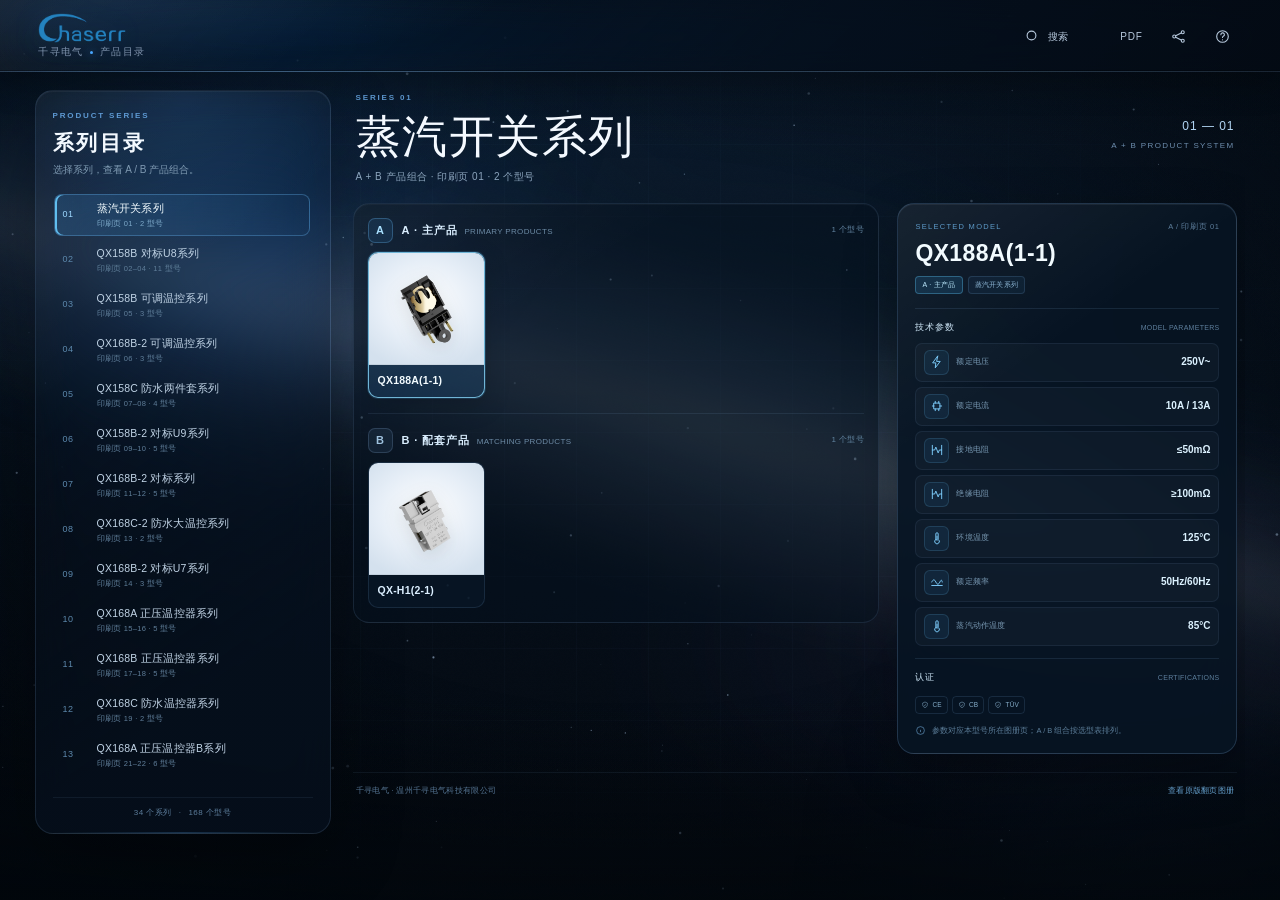
==== commit 09b70077: "Add A+B render cards and series navigation" ====
--- a/catalog.html
+++ b/catalog.html
@@ -1,15 +1,15 @@
-﻿<!DOCTYPE html>
+<!DOCTYPE html>
 <html lang="zh-CN">
 <head>
   <meta charset="UTF-8">
   <meta name="viewport" content="width=device-width, initial-scale=1, viewport-fit=cover">
   <meta name="theme-color" content="#050b14">
-  <meta name="description" content="千寻电气产品目录：按系列浏览产品、型号与技术参数。">
+  <meta name="description" content="千寻电气产品目录：按系列浏览 A/B 产品组合、型号与技术参数。">
   <title>千寻电气 · 产品目录</title>
   <link rel="icon" href="data:image/svg+xml,%3Csvg xmlns='http://www.w3.org/2000/svg' viewBox='0 0 64 64'%3E%3Crect width='64' height='64' rx='14' fill='%2307111f'/%3E%3Cpath d='M32 9 51 20v24L32 55 13 44V20z' fill='none' stroke='%234aa8ff' stroke-width='2.5'/%3E%3Ccircle cx='31' cy='31' r='9' fill='none' stroke='%23c7e7ff' stroke-width='3'/%3E%3Cpath d='m37 38 7 7' stroke='%23c7e7ff' stroke-width='3' stroke-linecap='round'/%3E%3C/svg%3E">
   <link rel="preload" as="image" href="assets/brand/chaser-logo.webp" fetchpriority="high">
   <link rel="stylesheet" href="styles.css?v=20261119f">
-  <link rel="stylesheet" href="catalog.css?v=20261119f">
+  <link rel="stylesheet" href="catalog.css?v=20261121a">
 </head>
 <body class="catalog-body">
   <div class="app catalog-app" id="catalogApp">
@@ -51,59 +51,40 @@
     </header>
 
     <main class="catalog-main" id="catalogMain">
-      <aside class="series-panel" aria-label="系列导航">
+      <aside class="series-panel" aria-label="系列目录">
         <div class="series-panel__head">
           <span class="catalog-eyebrow">PRODUCT SERIES</span>
-          <h1>系列导航</h1>
-          <p>转动转盘，查看对应产品。</p>
+          <h1>系列目录</h1>
+          <p>选择系列，查看 A / B 产品组合。</p>
         </div>
 
-        <div class="series-dial series-dial--half" id="seriesDial">
-          <div class="series-dial__wheel" id="seriesWheel">
-            <div class="series-dial__orbit series-dial__orbit--outer" aria-hidden="true"></div>
-            <div class="series-dial__orbit series-dial__orbit--inner" aria-hidden="true"></div>
-            <div class="series-dial__ticks" id="seriesDialTicks" aria-hidden="true"></div>
-            <div class="series-dial__nodes" id="seriesDialNodes"></div>
-          </div>
-          <span class="series-dial__marker" aria-hidden="true"></span>
-        </div>
-
-        <div class="series-dial__readout">
-          <span class="series-dial__count" id="dialCount">01 / 34</span>
-          <strong class="series-dial__name" id="dialName">蒸汽开关系列</strong>
-          <span class="series-dial__range" id="dialRange">印刷页 01</span>
-        </div>
-
-        <div class="series-dial__controls">
-          <button class="catalog-arrow" id="prevSeries" type="button" aria-label="上一个系列">
-            <svg viewBox="0 0 24 24" aria-hidden="true"><path d="m14.5 5.8-6.2 6.2 6.2 6.2"/></svg>
-          </button>
-          <span class="series-dial__hint">点击圆点切换</span>
-          <button class="catalog-arrow" id="nextSeries" type="button" aria-label="下一个系列">
-            <svg viewBox="0 0 24 24" aria-hidden="true"><path d="m9.5 5.8 6.2 6.2-6.2 6.2"/></svg>
-          </button>
-        </div>
+        <nav class="series-nav" id="seriesNav" aria-label="产品系列列表"></nav>
 
         <div class="series-panel__foot">
           <span id="seriesTotal">34 个系列</span>
           <span>·</span>
-          <span id="seriesPageTotal">63 个产品页</span>
+          <span id="modelTotal">168 个型号</span>
         </div>
       </aside>
 
       <section class="series-stage" id="seriesStage" aria-live="polite">
         <header class="series-head">
-          <div>
+          <div class="series-head__copy">
             <div class="catalog-eyebrow" id="seriesKicker">SERIES 01</div>
             <h2 class="series-title" id="seriesTitle">蒸汽开关系列</h2>
-            <p class="series-subtitle" id="seriesSubtitle">印刷页 01 · 1 个产品页</p>
+            <p class="series-subtitle" id="seriesSubtitle"></p>
           </div>
           <div class="series-head__meta">
             <span id="seriesPageCount">01 — 01</span>
-            <span>PRODUCT CATALOGUE</span>
+            <span>A + B PRODUCT SYSTEM</span>
           </div>
         </header>
-        <div class="series-pages" id="seriesPages"></div>
+
+        <div class="series-workbench">
+          <div class="series-combos" id="seriesCombos"></div>
+          <aside class="model-detail" id="modelDetail" aria-label="选中型号参数" aria-live="polite"></aside>
+        </div>
+
         <footer class="series-stage__foot">
           <span>千寻电气 · 温州千寻电气科技有限公司</span>
           <a href="index.html?book=1">查看原版翻页图册</a>
@@ -145,7 +126,7 @@
       </div>
       <div class="catalog-search-box">
         <svg viewBox="0 0 24 24" aria-hidden="true"><circle cx="10.6" cy="10.6" r="6.2"/><path d="m15.2 15.2 4.3 4.3"/></svg>
-        <input id="catalogSearchInput" type="search" placeholder="输入型号、系列名，例如 QX198A / 温控器" autocomplete="off" spellcheck="false">
+        <input id="catalogSearchInput" type="search" placeholder="输入型号、系列名，例如 QX188A / 蒸汽开关" autocomplete="off" spellcheck="false">
         <kbd>/</kbd>
       </div>
       <div class="catalog-search-results" id="catalogSearchResults" role="listbox"></div>
@@ -186,25 +167,12 @@
         <button class="catalog-modal__close" type="button" data-close="catalogHelpModal" aria-label="关闭说明">×</button>
       </div>
       <div class="catalog-help-list">
-        <div><b>左侧转盘</b><span>点击圆点或左右按钮切换产品系列。</span></div>
-        <div><b>产品卡片</b><span>每个型号单独展示，参数集中在本页下方。</span></div>
-        <div><b>查看原页</b><span>点击“查看原始版面”可打开原图册页面。</span></div>
+        <div><b>左侧系列</b><span>点击系列名称切换目录内容。</span></div>
+        <div><b>A + B 组合</b><span>A 区在上，B 区在下；灰色缩略卡只展示产品图和型号。</span></div>
+        <div><b>参数</b><span>点击任意 A / B 型号，右侧显示该型号对应的参数和图标。</span></div>
         <div><b>搜索</b><span>按 / 打开搜索，支持系列名、型号和参数关键词。</span></div>
         <div><b>Esc</b><span>关闭搜索、分享和说明弹窗。</span></div>
       </div>
-    </div>
-  </div>
-
-  <div class="catalog-modal" id="catalogOriginalModal" role="dialog" aria-modal="true" aria-labelledby="catalogOriginalTitle" aria-hidden="true">
-    <div class="catalog-modal__card catalog-original-card">
-      <div class="catalog-modal__head">
-        <div>
-          <span class="catalog-eyebrow">ORIGINAL PAGE</span>
-          <h2 id="catalogOriginalTitle">原始版面</h2>
-        </div>
-        <button class="catalog-modal__close" type="button" data-close="catalogOriginalModal" aria-label="关闭原始版面">×</button>
-      </div>
-      <div class="catalog-original-stage"><img id="catalogOriginalImg" alt=""></div>
     </div>
   </div>
 
@@ -212,7 +180,7 @@
   <div class="sr-only" id="catalogLive" aria-live="polite"></div>
 
   <noscript><div class="noscript">请启用 JavaScript 后查看产品目录。</div></noscript>
-  <script src="data/catalog-data.js?v=20261119f"></script>
-  <script src="catalog.js?v=20261119f"></script>
+  <script src="data/catalog-ab.js?v=20261121a"></script>
+  <script src="catalog.js?v=20261121a"></script>
 </body>
 </html>
--- a/catalog.css
+++ b/catalog.css
@@ -1,9 +1,8 @@
-﻿/* Desktop product catalogue — v2 */
+﻿/* Desktop product catalogue V2 — series navigation + A/B cards */
 :root {
-  --catalog-panel: rgba(8, 20, 34, .78);
-  --catalog-panel-strong: rgba(7, 16, 28, .94);
+  --catalog-panel: rgba(8, 20, 34, .8);
   --catalog-line: rgba(154, 198, 245, .13);
-  --catalog-line-strong: rgba(154, 198, 245, .22);
+  --catalog-line-strong: rgba(154, 198, 245, .24);
   --catalog-ink: #eaf4ff;
   --catalog-muted: #8fa6c0;
   --catalog-blue: #4aa8ff;
@@ -43,17 +42,11 @@
 
 /* Header */
 .catalog-topbar {
-  flex: 0 0 calc(74px + env(safe-area-inset-top, 0px));
-  height: calc(74px + env(safe-area-inset-top, 0px));
-}
-
-.catalog-topbar .brand-cn i {
-  opacity: .55;
-}
-
-.catalog-actions {
-  gap: 5px;
-}
+  flex: 0 0 calc(72px + env(safe-area-inset-top, 0px));
+  height: calc(72px + env(safe-area-inset-top, 0px));
+}
+
+.catalog-actions { gap: 5px; }
 
 .catalog-actions .tool-btn {
   min-width: 38px;
@@ -68,40 +61,37 @@
   background: rgba(87, 158, 225, .1);
 }
 
-.catalog-actions .tool-btn svg {
-  width: 17px;
-  height: 17px;
-}
+.catalog-actions .tool-btn svg { width: 17px; height: 17px; }
 
 .catalog-actions .tool-btn--text span {
   font-size: 10px;
   letter-spacing: .08em;
 }
 
-/* Main two-column shell */
+/* Two-column shell */
 .catalog-main {
   position: relative;
   display: grid;
-  grid-template-columns: 322px minmax(0, 1fr);
+  grid-template-columns: 296px minmax(0, 1fr);
   gap: 20px;
   flex: 1 1 auto;
   min-height: 0;
   padding: 18px clamp(20px, 2.7vw, 42px) 16px;
 }
 
-/* Series dial */
+/* Left series index */
 .series-panel {
   position: relative;
   display: flex;
   flex-direction: column;
   min-height: 0;
-  padding: 22px 20px 15px;
+  padding: 20px 17px 14px;
   overflow: hidden;
   border: 1px solid var(--catalog-line);
-  border-radius: 20px;
+  border-radius: 18px;
   background:
-    linear-gradient(145deg, rgba(255,255,255,.055), rgba(255,255,255,.01) 34%, rgba(6,16,29,.76) 76%),
-    radial-gradient(ellipse 80% 40% at 50% 0%, rgba(62, 141, 220, .14), transparent 70%);
+    linear-gradient(145deg, rgba(255,255,255,.055), rgba(255,255,255,.01) 34%, rgba(6,16,29,.78) 76%),
+    radial-gradient(ellipse 80% 30% at 50% 0%, rgba(62, 141, 220, .13), transparent 70%);
   box-shadow:
     0 24px 70px rgba(0, 0, 0, .28),
     inset 0 1px 0 rgba(255,255,255,.05);
@@ -112,11 +102,11 @@
 .series-panel::after {
   content: "";
   position: absolute;
-  left: 20px;
-  right: 20px;
+  left: 17px;
+  right: 17px;
   bottom: 0;
   height: 1px;
-  background: linear-gradient(90deg, transparent, rgba(92,176,255,.25), transparent);
+  background: linear-gradient(90deg, transparent, rgba(92,176,255,.22), transparent);
 }
 
 .catalog-eyebrow {
@@ -131,270 +121,121 @@
 
 .series-panel__head h1 {
   margin: 6px 0 4px;
-  color: #f2f8ff;
-  font-size: 20px;
+  color: #f3f9ff;
+  font-size: 21px;
   font-weight: 600;
   letter-spacing: .12em;
 }
 
 .series-panel__head p {
   margin: 0;
-  color: var(--catalog-muted);
+  color: #7f9ab2;
   font-size: 10px;
-  letter-spacing: .05em;
-}
-
-/* Dial ring */
-.series-dial {
-  position: relative;
-  width: 268px;
-  height: 268px;
-  flex: 0 0 268px;
-  margin: 17px auto 4px;
-  border-radius: 50%;
-  isolation: isolate;
-}
-
-.series-dial::before {
-  content: "";
-  position: absolute;
-  inset: 11px;
-  z-index: -1;
-  border-radius: 50%;
+  line-height: 1.6;
+}
+
+.series-nav {
+  display: flex;
+  min-height: 0;
+  flex: 1 1 auto;
+  flex-direction: column;
+  gap: 3px;
+  margin-top: 14px;
+  padding: 2px 3px 6px 1px;
+  overflow-y: auto;
+  scrollbar-color: rgba(93, 146, 201, .35) transparent;
+  scrollbar-width: thin;
+}
+
+.series-nav::-webkit-scrollbar { width: 4px; }
+.series-nav::-webkit-scrollbar-thumb {
+  border-radius: 4px;
+  background: rgba(93, 146, 201, .32);
+}
+
+.series-nav__item {
+  display: grid;
+  grid-template-columns: 26px minmax(0, 1fr);
+  gap: 8px;
+  min-height: 42px;
+  align-items: center;
+  padding: 6px 8px;
+  border: 1px solid transparent;
+  border-radius: 8px;
+  color: #c1d4e6;
+  background: transparent;
+  text-align: left;
+  cursor: pointer;
+  transition: background .18s ease, border-color .18s ease, color .18s ease;
+}
+
+.series-nav__item:hover {
+  border-color: rgba(111, 179, 238, .17);
+  background: rgba(75, 144, 203, .08);
+  color: #edf9ff;
+}
+
+.series-nav__item.is-active {
+  border-color: rgba(111, 193, 255, .3);
   background:
-    radial-gradient(circle at 50% 50%, rgba(36, 98, 161, .16), rgba(7, 18, 31, .2) 52%, rgba(4, 11, 20, .2) 70%),
-    radial-gradient(circle at 50% 50%, rgba(74, 168, 255, .06), transparent 62%);
-  box-shadow:
-    inset 0 0 38px rgba(74, 168, 255, .06),
-    0 0 0 1px rgba(154, 198, 245, .04);
-}
-
-.series-dial__orbit {
-  position: absolute;
-  left: 50%;
-  top: 50%;
-  border-radius: 50%;
-  pointer-events: none;
-}
-
-.series-dial__orbit--outer {
-  width: 250px;
-  height: 250px;
-  margin: -125px 0 0 -125px;
-  border: 1px solid rgba(142, 185, 235, .14);
-  box-shadow: 0 0 24px rgba(52, 126, 205, .05);
-}
-
-.series-dial__orbit--inner {
-  width: 196px;
-  height: 196px;
-  margin: -98px 0 0 -98px;
-  border: 1px dashed rgba(142, 185, 235, .1);
-}
-
-.series-dial__ticks {
-  position: absolute;
-  inset: 20px;
-  border-radius: 50%;
-  background: repeating-conic-gradient(
-    from -1deg,
-    rgba(111, 175, 235, .2) 0deg .55deg,
-    transparent .55deg 10.58deg
-  );
-  -webkit-mask: radial-gradient(circle, transparent 0 62%, #000 62.5% 63.5%, transparent 64%);
-  mask: radial-gradient(circle, transparent 0 62%, #000 62.5% 63.5%, transparent 64%);
-  opacity: .7;
-  pointer-events: none;
-  transform: rotate(var(--dial-rotation, 0deg));
-  transition: transform .48s cubic-bezier(.2, .8, .2, 1);
-}
-
-.series-dial__nodes {
-  position: absolute;
-  inset: 0;
-  z-index: 2;
-}
-
-.series-dot {
-  position: absolute;
-  width: 13px;
-  height: 13px;
-  margin: 0;
-  padding: 0;
-  border: 1px solid rgba(132, 181, 233, .28);
-  border-radius: 50%;
-  background: rgba(10, 25, 43, .88);
-  cursor: pointer;
-  transform: translate(-50%, -50%);
-  transition:
-    width .24s var(--ease-out, cubic-bezier(.2,.8,.2,1)),
-    height .24s var(--ease-out, cubic-bezier(.2,.8,.2,1)),
-    background .24s ease,
-    border-color .24s ease,
-    box-shadow .24s ease;
-}
-
-.series-dot:hover {
-  border-color: rgba(126, 196, 255, .8);
-  background: rgba(45, 117, 185, .6);
-}
-
-.series-dot.is-active {
-  width: 22px;
-  height: 22px;
-  border-color: rgba(193, 229, 255, .95);
-  background: radial-gradient(circle at 35% 30%, #b7e4ff, #2c8ce7 55%, #1357a4);
-  box-shadow:
-    0 0 0 4px rgba(74, 168, 255, .15),
-    0 0 24px rgba(74, 168, 255, .58);
-  cursor: default;
-}
-
-.series-dot__label {
-  position: absolute;
-  left: 50%;
-  top: calc(100% + 5px);
-  display: none;
-  width: max-content;
-  max-width: 120px;
-  padding: 4px 7px;
-  border: 1px solid rgba(154, 198, 245, .2);
-  border-radius: 5px;
-  color: #dceeff;
-  background: rgba(6, 17, 30, .96);
+    linear-gradient(90deg, rgba(59, 141, 211, .22), rgba(46, 113, 174, .05));
+  color: #f2fbff;
+  box-shadow: inset 2px 0 0 rgba(105, 205, 255, .9);
+}
+
+.series-nav__num {
+  color: #5d89ad;
+  font-family: var(--font-num, "Segoe UI", Arial, sans-serif);
   font-size: 9px;
+  letter-spacing: .06em;
+}
+
+.series-nav__item.is-active .series-nav__num { color: #9fd9ff; }
+
+.series-nav__name {
+  display: block;
+  overflow: hidden;
+  font-size: 10.5px;
+  letter-spacing: .02em;
   line-height: 1.35;
-  text-align: center;
-  transform: translateX(-50%);
-  pointer-events: none;
-  z-index: 5;
-}
-
-.series-dot:hover .series-dot__label {
+  text-overflow: ellipsis;
+  white-space: nowrap;
+}
+
+.series-nav__range {
   display: block;
-}
-
-.series-dial__center {
-  position: absolute;
-  left: 50%;
-  top: 50%;
-  display: flex;
-  width: 142px;
-  height: 142px;
-  align-items: center;
+  margin-top: 2px;
+  color: #607f9a;
+  font-family: var(--font-num, "Segoe UI", Arial, sans-serif);
+  font-size: 7.5px;
+  letter-spacing: .04em;
+}
+
+.series-nav__item.is-active .series-nav__range { color: #7da9c9; }
+
+.series-panel__foot {
+  display: flex;
   justify-content: center;
-  flex-direction: column;
-  padding: 15px;
-  border: 1px solid rgba(140, 195, 248, .17);
-  border-radius: 50%;
-  background:
-    radial-gradient(circle at 50% 32%, rgba(45, 112, 178, .2), transparent 68%),
-    rgba(5, 15, 27, .86);
-  box-shadow:
-    0 0 40px rgba(38, 111, 180, .12),
-    inset 0 1px 0 rgba(255, 255, 255, .06);
-  transform: translate(-50%, -50%);
-  text-align: center;
-  pointer-events: none;
-}
-
-.series-dial__count {
-  color: #8fc8f8;
-  font-family: var(--font-num, "Segoe UI", Arial, sans-serif);
-  font-size: 8px;
-  letter-spacing: .16em;
-}
-
-.series-dial__name {
-  display: -webkit-box;
-  overflow: hidden;
-  margin: 6px 0 4px;
-  color: #f0f8ff;
-  font-size: 14px;
-  font-weight: 600;
-  line-height: 1.45;
-  letter-spacing: .05em;
-  -webkit-box-orient: vertical;
-  -webkit-line-clamp: 3;
-}
-
-.series-dial__range {
-  color: #7099c0;
-  font-size: 8px;
-  letter-spacing: .08em;
-}
-
-.series-dial__controls {
-  display: flex;
-  align-items: center;
-  justify-content: center;
-  gap: 12px;
-  margin-top: auto;
-  padding-top: 4px;
-}
-
-.catalog-arrow {
-  display: grid;
-  width: 30px;
-  height: 30px;
-  place-items: center;
-  border: 1px solid rgba(140, 190, 240, .18);
-  border-radius: 50%;
-  color: #b6d9fa;
-  background: rgba(29, 76, 122, .18);
-  cursor: pointer;
-  transition: background .2s ease, border-color .2s ease, transform .2s ease;
-}
-
-.catalog-arrow:hover {
-  border-color: rgba(149, 213, 255, .55);
-  background: rgba(74, 168, 255, .14);
-  transform: scale(1.05);
-}
-
-.catalog-arrow svg {
-  width: 15px;
-  height: 15px;
-  fill: none;
-  stroke: currentColor;
-  stroke-width: 1.5;
-  stroke-linecap: round;
-  stroke-linejoin: round;
-}
-
-.series-dial__hint {
-  color: #6483a3;
-  font-size: 8px;
-  letter-spacing: .08em;
-}
-
-.series-panel__foot {
-  display: flex;
-  justify-content: center;
-  gap: 8px;
-  margin-top: 13px;
-  padding-top: 10px;
+  gap: 7px;
+  margin-top: 10px;
+  padding-top: 9px;
   border-top: 1px solid rgba(142, 183, 235, .08);
-  color: #5e7d9d;
+  color: #5d7e9d;
   font-size: 8px;
   letter-spacing: .06em;
 }
 
-/* Stage */
+/* Right stage */
 .series-stage {
-  position: relative;
   min-width: 0;
   min-height: 0;
   overflow-y: auto;
-  padding: 3px 8px 6px 2px;
+  padding: 2px 8px 6px 2px;
   scrollbar-color: rgba(93, 146, 201, .35) transparent;
   scrollbar-width: thin;
 }
 
-.series-stage::-webkit-scrollbar {
-  width: 5px;
-}
-
+.series-stage::-webkit-scrollbar { width: 5px; }
 .series-stage::-webkit-scrollbar-thumb {
   border-radius: 4px;
   background: rgba(93, 146, 201, .32);
@@ -402,34 +243,39 @@
 
 .series-head {
   display: flex;
-  align-items: flex-end;
+  align-items: flex-start;
   justify-content: space-between;
   gap: 24px;
-  padding: 3px 3px 17px;
-}
+  padding: 1px 3px 18px;
+}
+
+.series-head__copy { min-width: 0; }
 
 .series-title {
-  margin: 8px 0 5px;
+  max-width: 850px;
+  margin: 8px 0 6px;
   color: #f4f9ff;
-  font-size: clamp(24px, 2.35vw, 34px);
+  font-size: clamp(34px, 3.5vw, 50px);
   font-weight: 500;
-  letter-spacing: .05em;
-  line-height: 1.2;
+  letter-spacing: .035em;
+  line-height: 1.14;
 }
 
 .series-subtitle {
   margin: 0;
   color: #8ca5bd;
-  font-size: 10.5px;
-  letter-spacing: .055em;
+  font-size: 10px;
+  line-height: 1.7;
+  letter-spacing: .05em;
 }
 
 .series-head__meta {
   display: flex;
+  flex: 0 0 auto;
   flex-direction: column;
   align-items: flex-end;
   gap: 5px;
-  padding-bottom: 3px;
+  padding-top: 24px;
   color: #6e8eae;
   font-family: var(--font-num, "Segoe UI", Arial, sans-serif);
   font-size: 8px;
@@ -443,338 +289,399 @@
   letter-spacing: .08em;
 }
 
-/* Two page columns, matching the old two-page layout */
-.series-pages {
-  display: grid;
-  grid-template-columns: repeat(2, minmax(0, 1fr));
+/* Workbench: A/B on the left, selected-model parameters on the right */
+.series-workbench {
+  display: grid;
+  grid-template-columns: minmax(0, 1fr) 340px;
   align-items: start;
   gap: 18px;
 }
 
-.series-pages.is-single {
-  grid-template-columns: minmax(0, 1fr);
-}
-
-.source-column {
+.series-combos {
+  display: flex;
   min-width: 0;
-  padding: 15px;
-  border: 1px solid rgba(142, 186, 236, .12);
-  border-radius: 17px;
+  flex-direction: column;
+  gap: 18px;
+}
+
+.combo-block {
+  min-width: 0;
+  padding: 14px;
+  border: 1px solid rgba(142, 186, 236, .13);
+  border-radius: 16px;
   background:
-    linear-gradient(150deg, rgba(255,255,255,.04), transparent 30%),
-    rgba(7, 18, 32, .6);
-  box-shadow: inset 0 1px 0 rgba(255,255,255,.035);
-}
-
-.source-column__head {
-  display: flex;
-  align-items: center;
-  justify-content: space-between;
-  gap: 10px;
-  margin-bottom: 12px;
-}
-
-.source-column__page {
-  display: inline-flex;
-  align-items: center;
+    linear-gradient(150deg, rgba(255,255,255,.035), transparent 28%),
+    rgba(7, 18, 32, .52);
+  box-shadow: inset 0 1px 0 rgba(255,255,255,.03);
+}
+
+.combo-label {
+  display: flex;
+  align-items: center;
+  gap: 8px;
+  margin-bottom: 11px;
+  color: #7698b8;
+  font-family: var(--font-num, "Segoe UI", Arial, sans-serif);
+  font-size: 8px;
+  letter-spacing: .14em;
+}
+
+.combo-label::after {
+  content: "";
+  height: 1px;
+  flex: 1;
+  background: linear-gradient(90deg, rgba(142, 186, 236, .15), transparent);
+}
+
+.product-group + .product-group {
+  margin-top: 15px;
+  padding-top: 14px;
+  border-top: 1px solid rgba(142, 186, 236, .1);
+}
+
+.group-head {
+  display: flex;
+  align-items: center;
+  gap: 9px;
+  margin-bottom: 9px;
+}
+
+.group-letter {
+  display: grid;
+  width: 25px;
+  height: 25px;
+  flex: 0 0 25px;
+  place-items: center;
+  border: 1px solid rgba(112, 195, 255, .28);
+  border-radius: 7px;
+  color: #a9e0ff;
+  background: rgba(48, 127, 193, .15);
+  font-family: var(--font-num, "Segoe UI", Arial, sans-serif);
+  font-size: 11px;
+  font-weight: 600;
+}
+
+.product-group--b .group-letter {
+  border-color: rgba(145, 181, 226, .2);
+  color: #9fc2df;
+  background: rgba(78, 118, 164, .14);
+}
+
+.group-title {
+  display: flex;
+  align-items: baseline;
   gap: 7px;
-  color: #d7edff;
-  font-size: 12px;
-  font-weight: 600;
-  letter-spacing: .08em;
-}
-
-.source-column__page::before {
-  content: "";
-  width: 4px;
-  height: 14px;
-  border-radius: 2px;
-  background: linear-gradient(to bottom, #77c6ff, #1e6fc0);
-  box-shadow: 0 0 10px rgba(74, 168, 255, .2);
-}
-
-.source-column__meta {
-  color: #6e8eae;
-  font-family: var(--font-num, "Segoe UI", Arial, sans-serif);
-  font-size: 8px;
-  letter-spacing: .1em;
-}
-
-.page-title {
-  margin: -3px 0 12px;
-  color: #88a4bf;
-  font-size: 10px;
-  letter-spacing: .04em;
-}
-
-/* Parameters — deliberately the strongest content block */
-.spec-panel {
-  padding: 12px 13px 11px;
-  border: 1px solid rgba(30, 84, 130, .14);
-  border-radius: 11px;
-  background:
-    linear-gradient(135deg, rgba(255,255,255,.7), transparent 35%),
-    var(--catalog-paper);
-  box-shadow:
-    0 8px 24px rgba(0, 0, 0, .16),
-    inset 0 1px 0 rgba(255,255,255,.8);
-}
-
-.spec-panel__head {
-  display: flex;
-  align-items: baseline;
-  justify-content: space-between;
-  gap: 10px;
-  margin-bottom: 9px;
-  padding-bottom: 7px;
-  border-bottom: 1px solid rgba(19, 57, 89, .12);
-}
-
-.spec-panel__head strong {
-  color: #0e2d49;
+  min-width: 0;
+}
+
+.group-title strong {
+  color: #dbefff;
   font-size: 11px;
   font-weight: 600;
   letter-spacing: .08em;
 }
 
-.spec-panel__head span {
-  color: #6a8298;
-  font-family: var(--font-num, "Segoe UI", Arial, sans-serif);
-  font-size: 7.5px;
+.group-title span {
+  color: #6d8ba5;
+  font-size: 8px;
   letter-spacing: .04em;
 }
 
-.spec-grid {
-  display: grid;
-  grid-template-columns: repeat(2, minmax(0, 1fr));
-  gap: 1px;
+.group-count {
+  margin-left: auto;
+  color: #6284a0;
+  font-family: var(--font-num, "Segoe UI", Arial, sans-serif);
+  font-size: 8px;
+  letter-spacing: .06em;
+}
+
+/* Thumbnail cards — image + model only */
+.thumb-grid {
+  display: grid;
+  grid-template-columns: repeat(auto-fill, minmax(112px, 1fr));
+  gap: 9px;
+}
+
+.thumb-card {
+  display: flex;
+  min-width: 0;
+  flex-direction: column;
+  padding: 0;
   overflow: hidden;
-  border: 1px solid rgba(20, 63, 101, .09);
-  border-radius: 6px;
-  background: rgba(20, 63, 101, .09);
-}
-
-.spec-item {
-  display: flex;
-  min-height: 34px;
-  flex-direction: column;
-  justify-content: center;
-  gap: 2px;
-  padding: 5px 8px;
-  background: rgba(255, 255, 255, .78);
-}
-
-.spec-item__label {
-  color: #71879a;
-  font-size: 7.5px;
-  letter-spacing: .04em;
-}
-
-.spec-item__value {
-  overflow: hidden;
-  color: #102f4b;
-  font-size: 10.5px;
-  font-weight: 600;
-  line-height: 1.35;
-  letter-spacing: .015em;
-  text-overflow: ellipsis;
-  white-space: nowrap;
-}
-
-.spec-empty {
-  padding: 12px;
-  color: #698397;
-  font-size: 9px;
-  text-align: center;
-}
-
-/* Product cards */
-.product-list {
-  display: grid;
-  gap: 10px;
-  margin-top: 11px;
-}
-
-.product-card {
-  display: grid;
-  grid-template-columns: 144px minmax(0, 1fr);
-  min-width: 0;
-  overflow: hidden;
-  border: 1px solid rgba(142, 186, 236, .12);
-  border-radius: 11px;
-  background: rgba(255, 255, 255, .035);
-  transition: border-color .2s ease, background .2s ease, transform .2s ease;
-}
-
-.product-card:hover {
-  border-color: rgba(131, 198, 255, .32);
-  background: rgba(74, 168, 255, .055);
-  transform: translateY(-1px);
-}
-
-.product-visual {
+  border: 1px solid rgba(142, 186, 236, .13);
+  border-radius: 10px;
+  color: #dceeff;
+  background: rgba(10, 26, 43, .58);
+  text-align: left;
+  cursor: pointer;
+  transition: border-color .18s ease, background .18s ease, transform .18s ease, box-shadow .18s ease;
+}
+
+.thumb-card:hover {
+  border-color: rgba(116, 198, 255, .48);
+  background: rgba(38, 95, 143, .16);
+  transform: translateY(-2px);
+}
+
+.thumb-card.is-active {
+  border-color: rgba(137, 219, 255, .78);
+  background: rgba(42, 119, 178, .19);
+  box-shadow:
+    0 0 0 1px rgba(78, 181, 248, .16),
+    0 8px 26px rgba(0, 0, 0, .2);
+}
+
+.thumb-visual {
   position: relative;
-  min-height: 100px;
-  overflow: hidden;
-  background: #f3f7fc;
-}
-
-.product-visual img {
+  display: grid;
+  width: 100%;
+  height: 112px;
+  place-items: center;
+  padding: 9px;
+  background:
+    radial-gradient(ellipse 70% 62% at 50% 44%, #ffffff, #e6eef7 60%, #d4e1ee);
+  border-bottom: 1px solid rgba(15, 41, 64, .1);
+}
+
+.thumb-visual img {
   display: block;
   width: 100%;
   height: 100%;
-  min-height: 100px;
-  object-fit: cover;
-  object-position: center;
-}
-
-.product-visual__page {
-  position: absolute;
-  left: 7px;
-  top: 7px;
-  padding: 3px 6px;
-  border: 1px solid rgba(255, 255, 255, .35);
-  border-radius: 4px;
-  color: #f5fbff;
-  background: rgba(7, 25, 45, .62);
-  font-family: var(--font-num, "Segoe UI", Arial, sans-serif);
-  font-size: 7px;
-  letter-spacing: .08em;
-  -webkit-backdrop-filter: blur(6px);
-  backdrop-filter: blur(6px);
-}
-
-.product-body {
-  display: flex;
-  min-width: 0;
-  flex-direction: column;
-  justify-content: center;
-  padding: 10px 11px;
-}
-
-.product-model {
+  object-fit: contain;
+  filter: drop-shadow(0 6px 9px rgba(13, 36, 56, .13));
+}
+
+.thumb-model {
+  display: block;
   overflow: hidden;
-  color: #ebf7ff;
-  font-family: var(--font-num, "Segoe UI", Arial, sans-serif);
-  font-size: 15px;
+  padding: 9px 9px 10px;
+  color: #dcefff;
+  font-family: var(--font-num, "Segoe UI", Arial, sans-serif);
+  font-size: 10.5px;
   font-weight: 600;
-  letter-spacing: .025em;
-  line-height: 1.2;
+  line-height: 1.25;
+  letter-spacing: .02em;
   text-overflow: ellipsis;
   white-space: nowrap;
 }
 
-.product-series {
+.thumb-card.is-active .thumb-model { color: #f4fcff; }
+
+/* Right parameter detail */
+.model-detail {
+  position: sticky;
+  top: 8px;
+  min-width: 0;
+  padding: 17px;
+  border: 1px solid rgba(142, 190, 240, .2);
+  border-radius: 17px;
+  background:
+    linear-gradient(145deg, rgba(255,255,255,.065), transparent 32%),
+    rgba(7, 20, 35, .9);
+  box-shadow:
+    0 20px 55px rgba(0, 0, 0, .24),
+    inset 0 1px 0 rgba(255,255,255,.06);
+  -webkit-backdrop-filter: blur(18px) saturate(125%);
+  backdrop-filter: blur(18px) saturate(125%);
+}
+
+.detail-eyebrow {
+  display: flex;
+  align-items: center;
+  justify-content: space-between;
+  gap: 8px;
+  color: #5d9ac8;
+  font-family: var(--font-num, "Segoe UI", Arial, sans-serif);
+  font-size: 7.5px;
+  letter-spacing: .17em;
+}
+
+.detail-eyebrow span:last-child {
+  color: #5d7e9b;
+  letter-spacing: .08em;
+}
+
+.detail-title {
+  margin: 8px 0 8px;
+  color: #f2fbff;
+  font-family: var(--font-num, "Segoe UI", Arial, sans-serif);
+  font-size: 23px;
+  font-weight: 600;
+  line-height: 1.2;
+  letter-spacing: .015em;
+  word-break: break-word;
+}
+
+.detail-badges {
+  display: flex;
+  flex-wrap: wrap;
+  align-items: center;
+  gap: 5px;
+  margin-bottom: 14px;
+}
+
+.detail-badge {
+  padding: 3px 6px;
+  border: 1px solid rgba(130, 187, 240, .16);
+  border-radius: 4px;
+  color: #8fb9d9;
+  background: rgba(43, 100, 149, .12);
+  font-size: 7px;
+  letter-spacing: .04em;
+}
+
+.detail-badge--a {
+  border-color: rgba(99, 205, 255, .32);
+  color: #bdeaff;
+  background: rgba(46, 142, 203, .18);
+}
+
+.detail-badge--b {
+  border-color: rgba(151, 187, 225, .2);
+  color: #b5cee3;
+  background: rgba(83, 121, 159, .14);
+}
+
+.detail-section {
+  margin-top: 12px;
+  padding-top: 12px;
+  border-top: 1px solid rgba(142, 186, 236, .12);
+}
+
+.detail-section__head {
+  display: flex;
+  align-items: baseline;
+  justify-content: space-between;
+  gap: 8px;
+  margin-bottom: 8px;
+}
+
+.detail-section__head strong {
+  color: #d0e9fa;
+  font-size: 9px;
+  font-weight: 500;
+  letter-spacing: .08em;
+}
+
+.detail-section__head span {
+  color: #5d7f9c;
+  font-size: 7px;
+  letter-spacing: .04em;
+}
+
+.param-list {
+  display: flex;
+  flex-direction: column;
+  gap: 5px;
+}
+
+.param-row {
+  display: grid;
+  grid-template-columns: 25px minmax(0, 1fr) auto;
+  align-items: center;
+  gap: 7px;
+  min-height: 39px;
+  padding: 5px 8px;
+  border: 1px solid rgba(142, 186, 236, .09);
+  border-radius: 7px;
+  background: rgba(255, 255, 255, .028);
+}
+
+.param-icon {
+  display: grid;
+  width: 25px;
+  height: 25px;
+  place-items: center;
+  border: 1px solid rgba(114, 193, 245, .16);
+  border-radius: 6px;
+  color: #7fd0ff;
+  background: rgba(41, 118, 170, .13);
+}
+
+.param-icon svg {
+  width: 14px;
+  height: 14px;
+  fill: none;
+  stroke: currentColor;
+  stroke-width: 1.6;
+  stroke-linecap: round;
+  stroke-linejoin: round;
+}
+
+.param-label {
   overflow: hidden;
-  margin-top: 3px;
-  color: #7795b2;
-  font-size: 8px;
-  letter-spacing: .03em;
+  color: #7898b2;
+  font-size: 8px;
+  line-height: 1.35;
+  letter-spacing: .02em;
   text-overflow: ellipsis;
   white-space: nowrap;
 }
 
-.product-key-specs {
+.param-value {
+  max-width: 150px;
+  color: #dcf2ff;
+  font-family: var(--font-num, "Segoe UI", Arial, sans-serif);
+  font-size: 10px;
+  font-weight: 600;
+  line-height: 1.35;
+  text-align: right;
+  word-break: break-word;
+}
+
+.detail-certs {
   display: flex;
   flex-wrap: wrap;
   gap: 4px;
-  margin-top: 7px;
-}
-
-.product-key-specs span {
-  max-width: 100%;
-  overflow: hidden;
+  margin-top: 12px;
+}
+
+.detail-cert {
+  display: inline-flex;
+  align-items: center;
+  gap: 3px;
   padding: 3px 5px;
-  border: 1px solid rgba(120, 178, 230, .14);
+  border: 1px solid rgba(126, 185, 237, .14);
   border-radius: 4px;
-  color: #a8c9e5;
-  background: rgba(31, 89, 143, .15);
-  font-family: var(--font-num, "Segoe UI", Arial, sans-serif);
+  color: #86aeca;
+  font-family: var(--font-num, "Segoe UI", Arial, sans-serif);
+  font-size: 6.5px;
+  letter-spacing: .035em;
+}
+
+.detail-cert svg { width: 8px; height: 8px; fill: none; stroke: currentColor; stroke-width: 1.6; }
+
+.detail-empty {
+  padding: 18px 5px;
+  color: #6b879f;
+  font-size: 10px;
+  line-height: 1.7;
+  text-align: center;
+}
+
+.detail-hint {
+  display: flex;
+  align-items: flex-start;
+  gap: 6px;
+  margin-top: 11px;
+  color: #5c7e99;
   font-size: 7.5px;
-  text-overflow: ellipsis;
-  white-space: nowrap;
-}
-
-.product-actions {
-  display: flex;
-  align-items: center;
-  gap: 8px;
-  margin-top: 8px;
-}
-
-.product-original {
-  padding: 0;
-  border: 0;
-  color: #62b8ff;
-  background: none;
-  font-size: 8px;
-  letter-spacing: .03em;
-  cursor: pointer;
-}
-
-.product-original:hover {
-  color: #c3e9ff;
-  text-decoration: underline;
-  text-underline-offset: 3px;
-}
-
-.cert-row {
-  display: flex;
-  flex-wrap: wrap;
-  gap: 4px;
-  margin-top: 8px;
-}
-
-.cert-chip {
-  padding: 2px 5px;
-  border: 1px solid rgba(132, 188, 240, .16);
-  border-radius: 3px;
-  color: #8db7da;
-  font-family: var(--font-num, "Segoe UI", Arial, sans-serif);
-  font-size: 6.5px;
-  letter-spacing: .05em;
-}
-
-.page-ocr {
-  margin-top: 10px;
-  border-top: 1px solid rgba(142, 183, 235, .08);
-}
-
-.page-ocr summary {
-  padding-top: 8px;
-  color: #5e83a4;
-  font-size: 8px;
-  letter-spacing: .04em;
-  cursor: pointer;
-  list-style: none;
-}
-
-.page-ocr summary::-webkit-details-marker { display: none; }
-
-.page-ocr summary::before {
-  content: "+ ";
-  color: #4b8fc6;
-}
-
-.page-ocr[open] summary::before { content: "− "; }
-
-.page-ocr__text {
-  max-height: 180px;
-  margin: 7px 0 0;
-  overflow: auto;
-  padding: 8px;
-  border-radius: 5px;
-  color: #8fa7ba;
-  background: rgba(0, 0, 0, .16);
-  font-size: 8px;
-  line-height: 1.7;
-  white-space: pre-wrap;
-}
-
-/* Footer */
+  line-height: 1.55;
+}
+
+.detail-hint svg {
+  width: 11px;
+  height: 11px;
+  flex: 0 0 11px;
+  fill: none;
+  stroke: #669dc7;
+  stroke-width: 1.4;
+}
+
+/* Footer and stage footer */
 .catalog-footer {
   display: flex;
-  flex: 0 0 calc(52px + env(safe-area-inset-bottom, 0px));
+  flex: 0 0 calc(50px + env(safe-area-inset-bottom, 0px));
   align-items: center;
   justify-content: space-between;
   gap: 18px;
@@ -787,11 +694,7 @@
 }
 
 .catalog-footer__identity,
-.catalog-contact {
-  display: flex;
-  align-items: center;
-  gap: 7px;
-}
+.catalog-contact { display: flex; align-items: center; gap: 7px; }
 
 .catalog-footer__mark {
   display: grid;
@@ -815,15 +718,8 @@
   cursor: pointer;
 }
 
-.catalog-contact button:hover {
-  color: #bce7ff;
-}
-
-.catalog-footer__link {
-  color: #6e9cc3;
-  text-decoration: none;
-}
-
+.catalog-contact button:hover { color: #bce7ff; }
+.catalog-footer__link { color: #6e9cc3; text-decoration: none; }
 .catalog-footer__link:hover { color: #bfeaff; }
 
 .series-stage__foot {
@@ -831,28 +727,25 @@
   align-items: center;
   justify-content: space-between;
   gap: 20px;
-  margin-top: 20px;
-  padding: 13px 3px 4px;
+  margin-top: 18px;
+  padding: 12px 3px 4px;
   border-top: 1px solid rgba(142, 183, 235, .08);
   color: #557492;
   font-size: 8px;
   letter-spacing: .04em;
 }
 
-.series-stage__foot a {
-  color: #6ba9d8;
-  text-decoration: none;
-}
-
+.series-stage__foot a { color: #6ba9d8; text-decoration: none; }
 .series-stage__foot a:hover { color: #c4edff; }
 
-/* Dial entrance */
-.series-stage, .series-panel {
-  animation: catalog-in .55s cubic-bezier(.2,.8,.2,1) both;
+/* Entrance */
+.series-panel,
+.series-stage {
+  animation: catalog-in .5s cubic-bezier(.2,.8,.2,1) both;
 }
 
 @keyframes catalog-in {
-  from { opacity: 0; transform: translateY(8px); }
+  from { opacity: 0; transform: translateY(7px); }
   to { opacity: 1; transform: translateY(0); }
 }
 
@@ -979,7 +872,7 @@
 
 .catalog-search-result {
   display: grid;
-  grid-template-columns: 56px minmax(0, 1fr) auto;
+  grid-template-columns: 55px minmax(0, 1fr) auto;
   align-items: center;
   gap: 10px;
   padding: 10px;
@@ -1041,35 +934,11 @@
   gap: 24px;
 }
 
-.catalog-share-qr {
-  padding: 12px;
-  border-radius: 12px;
-  background: #fff;
-}
-
-.catalog-share-qr img {
-  display: block;
-  width: 100%;
-  height: auto;
-}
-
-.catalog-share-title {
-  margin: 0;
-  color: #e8f6ff;
-  font-size: 14px;
-}
-
-.catalog-share-sub {
-  margin: 7px 0 16px;
-  color: #7693ad;
-  font-size: 9px;
-}
-
-.catalog-share-url {
-  display: flex;
-  gap: 7px;
-}
-
+.catalog-share-qr { padding: 12px; border-radius: 12px; background: #fff; }
+.catalog-share-qr img { display: block; width: 100%; height: auto; }
+.catalog-share-title { margin: 0; color: #e8f6ff; font-size: 14px; }
+.catalog-share-sub { margin: 7px 0 16px; color: #7693ad; font-size: 9px; }
+.catalog-share-url { display: flex; gap: 7px; }
 .catalog-share-url input {
   flex: 1;
   min-width: 0;
@@ -1081,7 +950,6 @@
   background: rgba(0, 0, 0, .18);
   font-size: 9px;
 }
-
 .catalog-share-url button {
   padding: 0 13px;
   border: 1px solid rgba(118, 190, 249, .3);
@@ -1092,53 +960,19 @@
 }
 
 /* Help */
-.catalog-help-list {
-  display: grid;
-  gap: 0;
-}
-
+.catalog-help-list { display: grid; }
 .catalog-help-list > div {
   display: grid;
-  grid-template-columns: 110px minmax(0, 1fr);
+  grid-template-columns: 100px minmax(0, 1fr);
   gap: 14px;
   padding: 11px 0;
   border-top: 1px solid rgba(142, 183, 235, .09);
 }
-
-.catalog-help-list b {
-  color: #b9dbf6;
-  font-size: 10px;
-  font-weight: 500;
-}
-
-.catalog-help-list span {
-  color: #7f9bb4;
-  font-size: 10px;
-  line-height: 1.6;
-}
-
-/* Original page modal */
-.catalog-original-card {
-  width: min(92vw, 900px);
-}
-
-.catalog-original-stage {
-  max-height: calc(86vh - 100px);
-  overflow: auto;
-  border-radius: 9px;
-  background: #0b1726;
-}
-
-.catalog-original-stage img {
-  display: block;
-  width: 100%;
-  height: auto;
-}
+.catalog-help-list b { color: #b9dbf6; font-size: 10px; font-weight: 500; }
+.catalog-help-list span { color: #7f9bb4; font-size: 10px; line-height: 1.6; }
 
 /* Mobile notice */
-.catalog-mobile-note {
-  display: none;
-}
+.catalog-mobile-note { display: none; }
 
 @media (max-width: 900px) {
   .catalog-app { display: none; }
@@ -1178,274 +1012,21 @@
   }
 }
 
-@media (max-width: 1180px) {
-  .catalog-main { grid-template-columns: 288px minmax(0, 1fr); gap: 15px; padding-left: 20px; padding-right: 20px; }
-  .series-dial { width: 240px; height: 240px; flex-basis: 240px; }
-  .series-dial__orbit--outer { width: 224px; height: 224px; margin: -112px 0 0 -112px; }
-  .series-dial__orbit--inner { width: 176px; height: 176px; margin: -88px 0 0 -88px; }
-  .series-dial__center { width: 126px; height: 126px; }
-  .series-dial__name { font-size: 12px; }
-  .source-column { padding: 12px; }
-  .product-card { grid-template-columns: 120px minmax(0, 1fr); }
-  .catalog-actions .tool-btn--text span { display: none; }
-}
-
-@media (max-width: 1020px) {
-  .catalog-main { grid-template-columns: 255px minmax(0, 1fr); }
-  .series-dial { width: 215px; height: 215px; flex-basis: 215px; }
-  .series-dial__orbit--outer { width: 200px; height: 200px; margin: -100px 0 0 -100px; }
-  .series-dial__orbit--inner { width: 154px; height: 154px; margin: -77px 0 0 -77px; }
-  .series-dial__center { width: 112px; height: 112px; }
-  .series-dial__name { font-size: 11px; }
-  .series-dot { width: 11px; height: 11px; }
-  .series-dot.is-active { width: 18px; height: 18px; }
-  .product-card { grid-template-columns: 105px minmax(0, 1fr); }
-  .product-body { padding: 8px; }
-  .product-model { font-size: 13px; }
-}
-
-.series-dot__num {
-  position: absolute;
-  inset: 0;
-  display: grid;
-  place-items: center;
-  color: rgba(160, 198, 230, .62);
-  font-family: var(--font-num, "Segoe UI", Arial, sans-serif);
-  font-size: 5.5px;
-  line-height: 1;
-  pointer-events: none;
-}
-
-.series-dot.is-active .series-dot__num {
-  color: #f4fcff;
-  font-size: 7px;
-  font-weight: 600;
-}
-
-/* Product cards: full-width product strip above the model details */
-.product-card {
-  display: flex;
-  flex-direction: column;
-  grid-template-columns: none;
-}
-
-.product-visual {
-  width: 100%;
-  height: 168px;
-  min-height: 0;
-  border-bottom: 1px solid rgba(142, 186, 236, .1);
-}
-
-.product-visual img {
-  width: 100%;
-  height: 100%;
-  min-height: 0;
-  object-fit: contain;
-  object-position: center;
-}
-
-.product-body {
-  padding: 10px 12px 11px;
-}
-
-.series-dot.is-active .series-dot__label {
-  display: none;
-}
-
-@media (max-width: 1180px) {
-  .product-card {
-    display: flex;
-  }
-  .product-visual { height: 148px; }
-}
-
-@media (max-width: 1020px) {
-  .product-card {
-    display: flex;
-  }
-  .product-visual { height: 136px; }
-}
-
-/* Half-disc series wheel */
-.series-dial--half {
-  position: relative;
-  width: 100%;
-  height: clamp(340px, 45vh, 420px);
-  flex: 0 0 clamp(340px, 45vh, 420px);
-  margin: 5px 0 0;
-  overflow: hidden;
-  border-radius: 0;
-  isolation: isolate;
-}
-
-.series-dial--half::before {
-  display: none;
-}
-
-.series-dial__wheel {
-  position: absolute;
-  left: -260px;
-  top: 50%;
-  width: 520px;
-  height: 520px;
-  margin-top: -260px;
-  border: 1px solid rgba(142, 190, 240, .17);
-  border-radius: 50%;
-  background:
-    radial-gradient(circle at 72% 50%, rgba(42, 111, 181, .24), rgba(8, 21, 37, .72) 43%, rgba(4, 12, 22, .9) 71%),
-    conic-gradient(from -8deg, rgba(91, 169, 240, .1), transparent 17%, rgba(91, 169, 240, .05) 42%, transparent 64%, rgba(91, 169, 240, .1));
-  box-shadow:
-    inset 0 0 70px rgba(55, 132, 205, .12),
-    0 0 60px rgba(30, 92, 152, .08);
-  transform: rotate(0deg);
-  transition: transform .58s cubic-bezier(.2, .78, .2, 1);
-  will-change: transform;
-}
-
-.series-dial--half .series-dial__orbit {
-  left: 50%;
-  top: 50%;
-}
-
-.series-dial--half .series-dial__orbit--outer {
-  width: 440px;
-  height: 440px;
-  margin: -220px 0 0 -220px;
-  border-color: rgba(142, 190, 240, .14);
-}
-
-.series-dial--half .series-dial__orbit--inner {
-  width: 340px;
-  height: 340px;
-  margin: -170px 0 0 -170px;
-  border-color: rgba(142, 190, 240, .09);
-}
-
-.series-dial--half .series-dial__ticks {
-  inset: 38px;
-  transform: rotate(var(--dial-rotation, 0deg));
-  transition: transform .58s cubic-bezier(.2, .78, .2, 1);
-  opacity: .78;
-}
-
-.series-dial--half .series-dial__nodes {
-  inset: 0;
-}
-
-.series-dial--half .series-dot {
-  width: 15px;
-  height: 15px;
-  transform: translate(-50%, -50%);
-  border-color: rgba(138, 187, 235, .32);
-  background: rgba(8, 22, 38, .95);
-}
-
-.series-dial--half .series-dot.is-active {
-  width: 26px;
-  height: 26px;
-  border-color: rgba(201, 234, 255, .98);
-  box-shadow:
-    0 0 0 5px rgba(74, 168, 255, .13),
-    0 0 30px rgba(74, 168, 255, .64);
-}
-
-.series-dial--half .series-dot__num {
-  color: rgba(168, 205, 237, .66);
-  font-size: 5.5px;
-  transform: rotate(var(--counter-rotation, 0deg));
-  transition: transform .58s cubic-bezier(.2, .78, .2, 1);
-}
-
-.series-dial--half .series-dot.is-active .series-dot__num {
-  color: #f5fcff;
-  font-size: 8px;
-}
-
-.series-dial__marker {
-  position: absolute;
-  right: 0;
-  top: 50%;
-  width: 23px;
-  height: 1px;
-  margin-top: -.5px;
-  background: linear-gradient(90deg, rgba(116, 201, 255, .8), rgba(116, 201, 255, .08));
-  box-shadow: 0 0 12px rgba(74, 168, 255, .25);
-  pointer-events: none;
-}
-
-.series-dial__marker::before {
-  content: "";
-  position: absolute;
-  left: 0;
-  top: 50%;
-  width: 5px;
-  height: 5px;
-  border-radius: 50%;
-  background: #aee4ff;
-  box-shadow: 0 0 10px rgba(126, 211, 255, .8);
-  transform: translate(-50%, -50%);
-}
-
-.series-dial--half + .series-dial__readout {
-  margin-top: 3px;
-}
-
-.series-dial__readout {
-  display: flex;
-  align-items: baseline;
-  justify-content: space-between;
-  gap: 7px;
-  padding: 7px 3px 0;
-  border-top: 1px solid rgba(142, 183, 235, .08);
-}
-
-.series-dial__readout .series-dial__count {
-  flex: 0 0 auto;
-  color: #8fc8f8;
-  font-size: 8px;
-}
-
-.series-dial__readout .series-dial__name {
-  overflow: hidden;
-  color: #dcefff;
-  font-size: 11px;
-  font-weight: 500;
-  line-height: 1.35;
-  text-overflow: ellipsis;
-  white-space: nowrap;
-}
-
-.series-dial__readout .series-dial__range {
-  flex: 0 0 auto;
-  color: #6e94b5;
-  font-size: 7.5px;
-}
-
-/* Large active series name on the right stage */
-.series-head {
-  align-items: flex-start;
-}
-
-.series-title {
-  max-width: 920px;
-  margin: 9px 0 7px;
-  font-size: clamp(34px, 3.8vw, 54px);
-  font-weight: 500;
-  letter-spacing: .035em;
-  line-height: 1.16;
-  transition: opacity .2s ease, transform .24s ease;
-}
-
-.series-head__meta {
-  padding-top: 24px;
-}
-
-.series-dial__marker { display: none; }
-.series-dot__label {
-  transform: translateX(-50%) rotate(var(--counter-rotation, 0deg));
-}
-
-/* The half-dial has its own readout; avoid hover labels covering it. */
-.series-dot__label {
-  display: none !important;
-}
+@media (max-width: 1240px) {
+  .catalog-main { grid-template-columns: 262px minmax(0, 1fr); gap: 15px; padding-left: 20px; padding-right: 20px; }
+  .series-workbench { grid-template-columns: minmax(0, 1fr) 310px; gap: 14px; }
+  .thumb-grid { grid-template-columns: repeat(auto-fill, minmax(112px, 1fr)); }
+  .thumb-visual { height: 108px; }
+}
+
+@media (max-width: 1060px) {
+  .catalog-main { grid-template-columns: 238px minmax(0, 1fr); }
+  .series-workbench { grid-template-columns: minmax(0, 1fr) 284px; }
+  .series-title { font-size: 36px; }
+  .thumb-grid { grid-template-columns: repeat(auto-fill, minmax(112px, 1fr)); }
+  .thumb-visual { height: 108px; }
+  .thumb-model { font-size: 9.5px; }
+  .param-row { grid-template-columns: 23px minmax(0, 1fr) auto; gap: 5px; }
+  .param-label { font-size: 7.5px; }
+  .param-value { font-size: 9px; max-width: 120px; }
+}
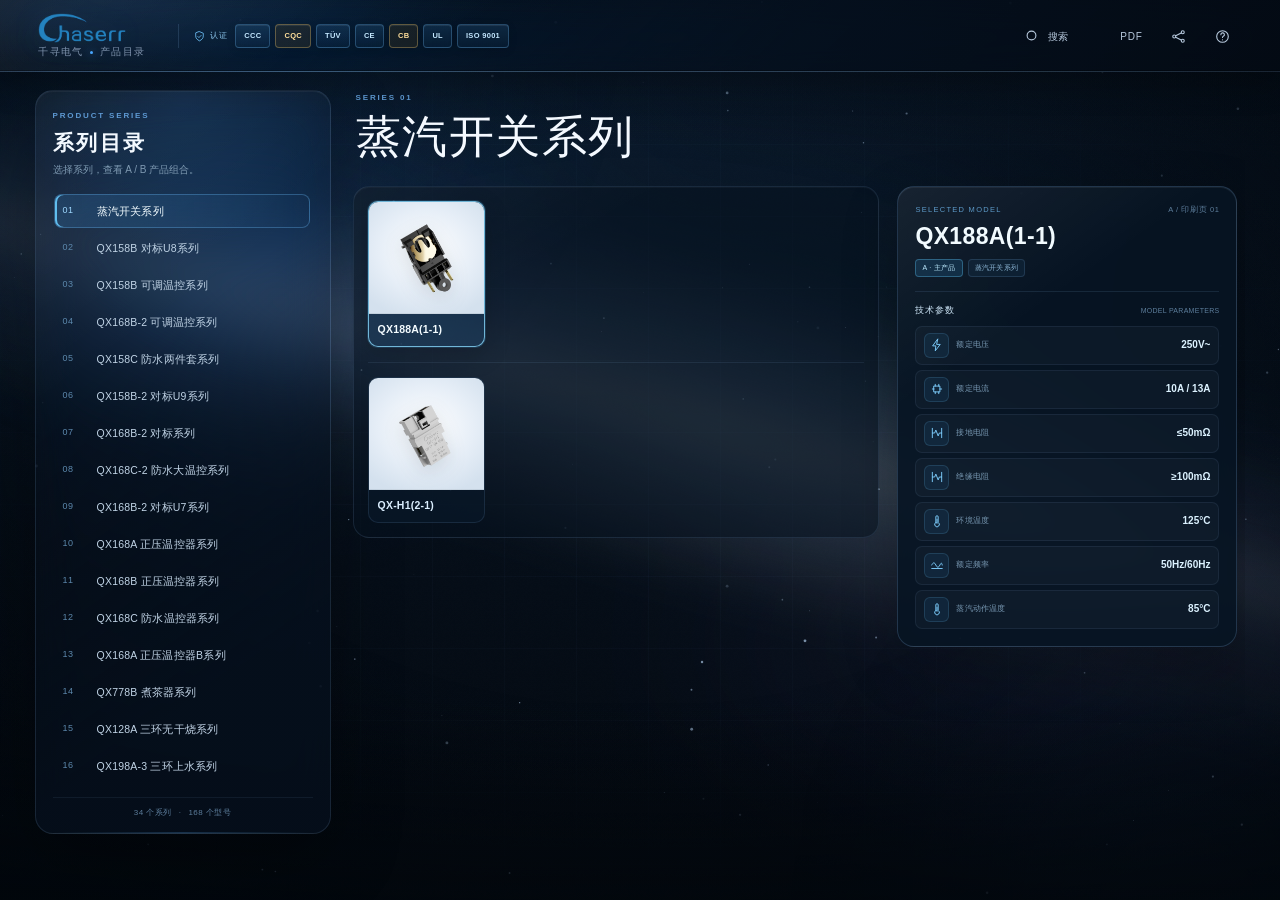
==== commit 5b71ec56: "Remove redundant catalogue labels and promote certifications in header" ====
--- a/catalog.html
+++ b/catalog.html
@@ -1,4 +1,4 @@
-<!DOCTYPE html>
+﻿<!DOCTYPE html>
 <html lang="zh-CN">
 <head>
   <meta charset="UTF-8">
@@ -9,7 +9,7 @@
   <link rel="icon" href="data:image/svg+xml,%3Csvg xmlns='http://www.w3.org/2000/svg' viewBox='0 0 64 64'%3E%3Crect width='64' height='64' rx='14' fill='%2307111f'/%3E%3Cpath d='M32 9 51 20v24L32 55 13 44V20z' fill='none' stroke='%234aa8ff' stroke-width='2.5'/%3E%3Ccircle cx='31' cy='31' r='9' fill='none' stroke='%23c7e7ff' stroke-width='3'/%3E%3Cpath d='m37 38 7 7' stroke='%23c7e7ff' stroke-width='3' stroke-linecap='round'/%3E%3C/svg%3E">
   <link rel="preload" as="image" href="assets/brand/chaser-logo.webp" fetchpriority="high">
   <link rel="stylesheet" href="styles.css?v=20261119f">
-  <link rel="stylesheet" href="catalog.css?v=20261121a">
+  <link rel="stylesheet" href="catalog.css?v=20261121b">
 </head>
 <body class="catalog-body">
   <div class="app catalog-app" id="catalogApp">
@@ -31,6 +31,20 @@
           <span class="brand-cn">千寻电气 <i></i> 产品目录</span>
         </span>
       </a>
+
+      <div class="brand-certs" aria-label="认证">
+        <span class="brand-certs__title">
+          <svg viewBox="0 0 24 24" aria-hidden="true"><path d="M12 3 19 6v5c0 4.3-2.8 7-7 9-4.2-2-7-4.7-7-9V6z"/><path d="m9 12 2 2 4-4"/></svg>
+          认证
+        </span>
+        <span class="cert-pill">CCC</span>
+        <span class="cert-pill">CQC</span>
+        <span class="cert-pill">TÜV</span>
+        <span class="cert-pill">CE</span>
+        <span class="cert-pill">CB</span>
+        <span class="cert-pill">UL</span>
+        <span class="cert-pill">ISO 9001</span>
+      </div>
 
       <nav class="top-actions catalog-actions" aria-label="目录工具">
         <button class="tool-btn tool-btn--text" id="catalogSearchBtn" type="button" aria-label="搜索产品型号或系列" title="搜索（/）">
@@ -72,11 +86,6 @@
           <div class="series-head__copy">
             <div class="catalog-eyebrow" id="seriesKicker">SERIES 01</div>
             <h2 class="series-title" id="seriesTitle">蒸汽开关系列</h2>
-            <p class="series-subtitle" id="seriesSubtitle"></p>
-          </div>
-          <div class="series-head__meta">
-            <span id="seriesPageCount">01 — 01</span>
-            <span>A + B PRODUCT SYSTEM</span>
           </div>
         </header>
 
@@ -84,11 +93,6 @@
           <div class="series-combos" id="seriesCombos"></div>
           <aside class="model-detail" id="modelDetail" aria-label="选中型号参数" aria-live="polite"></aside>
         </div>
-
-        <footer class="series-stage__foot">
-          <span>千寻电气 · 温州千寻电气科技有限公司</span>
-          <a href="index.html?book=1">查看原版翻页图册</a>
-        </footer>
       </section>
     </main>
 
@@ -180,7 +184,7 @@
   <div class="sr-only" id="catalogLive" aria-live="polite"></div>
 
   <noscript><div class="noscript">请启用 JavaScript 后查看产品目录。</div></noscript>
-  <script src="data/catalog-ab.js?v=20261121a"></script>
-  <script src="catalog.js?v=20261121a"></script>
+  <script src="data/catalog-ab.js?v=20261121b"></script>
+  <script src="catalog.js?v=20261121b"></script>
 </body>
 </html>
--- a/catalog.css
+++ b/catalog.css
@@ -1030,3 +1030,107 @@
   .param-label { font-size: 7.5px; }
   .param-value { font-size: 9px; max-width: 120px; }
 }
+
+/* Certifications beside the logo */
+.brand-certs {
+  display: flex;
+  align-items: center;
+  gap: 4px;
+  margin-left: 15px;
+  margin-right: auto;
+  padding-left: 14px;
+  border-left: 1px solid rgba(142, 190, 240, .16);
+  white-space: nowrap;
+}
+
+.brand-certs__title {
+  display: inline-flex;
+  align-items: center;
+  gap: 4px;
+  margin-right: 2px;
+  color: #8ec8ef;
+  font-size: 7.5px;
+  letter-spacing: .12em;
+}
+
+.brand-certs__title svg {
+  width: 12px;
+  height: 12px;
+  fill: none;
+  stroke: #72c7ff;
+  stroke-width: 1.5;
+  stroke-linecap: round;
+  stroke-linejoin: round;
+}
+
+.cert-pill {
+  display: inline-flex;
+  height: 20px;
+  align-items: center;
+  padding: 0 6px;
+  border: 1px solid rgba(117, 190, 246, .28);
+  border-radius: 4px;
+  color: #c4e8ff;
+  background:
+    linear-gradient(180deg, rgba(67, 151, 218, .16), rgba(27, 76, 122, .12));
+  box-shadow: inset 0 1px 0 rgba(255, 255, 255, .05);
+  font-family: var(--font-num, "Segoe UI", Arial, sans-serif);
+  font-size: 6.5px;
+  font-weight: 600;
+  letter-spacing: .035em;
+}
+
+.cert-pill:nth-child(3n) {
+  border-color: rgba(238, 196, 108, .34);
+  color: #ffdf9b;
+  background: rgba(132, 92, 26, .15);
+}
+
+.series-nav__item {
+  min-height: 34px;
+  padding-top: 4px;
+  padding-bottom: 4px;
+}
+
+.series-nav__name {
+  white-space: nowrap;
+}
+
+@media (max-width: 1240px) {
+  .brand-certs { margin-left: 10px; padding-left: 10px; gap: 3px; }
+  .brand-certs__title { display: none; }
+  .cert-pill { height: 21px; padding: 0 5px; font-size: 6.5px; }
+}
+
+@media (max-width: 1060px) {
+  .brand-certs { margin-left: 7px; padding-left: 7px; gap: 2px; }
+  .cert-pill { height: 19px; padding: 0 4px; font-size: 6px; }
+}
+
+.brand-certs {
+  position: relative;
+  z-index: 4;
+}
+
+/* Make the company certification strip clearly legible beside the logo */
+.brand-certs { gap: 5px; }
+.brand-certs__title { font-size: 8px; letter-spacing: .14em; }
+.brand-certs__title svg { width: 13px; height: 13px; }
+.cert-pill {
+  height: 24px;
+  padding: 0 8px;
+  font-size: 7.5px;
+  font-weight: 700;
+  letter-spacing: .04em;
+  box-shadow:
+    inset 0 1px 0 rgba(255, 255, 255, .08),
+    0 2px 8px rgba(0, 0, 0, .12);
+}
+
+@media (max-width: 1240px) {
+  .cert-pill { height: 21px; padding: 0 5px; font-size: 6.5px; }
+}
+
+@media (max-width: 1060px) {
+  .cert-pill { height: 19px; padding: 0 4px; font-size: 6px; }
+}
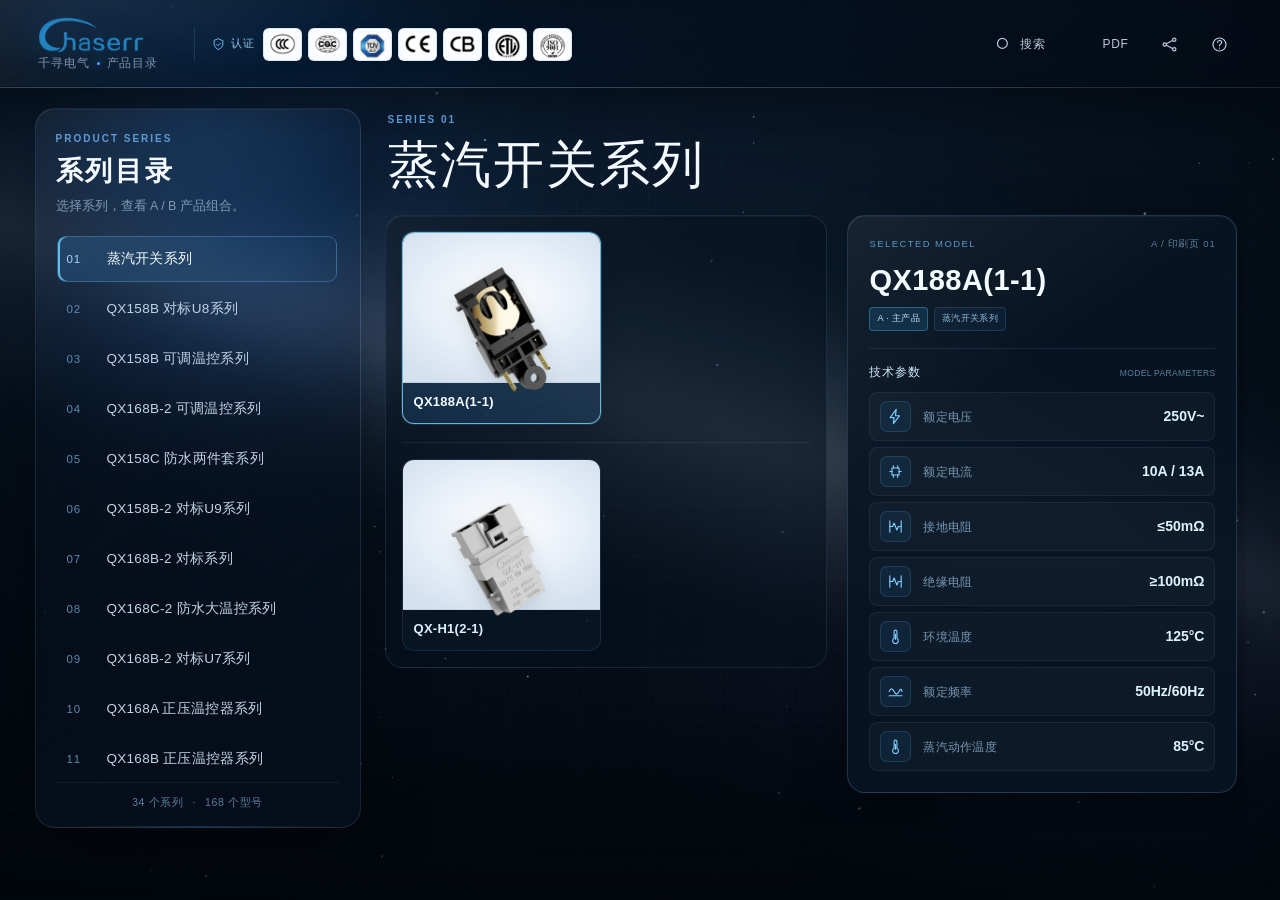
==== commit f25f7e6d: "Increase catalogue typography and show certification marks" ====
--- a/catalog.html
+++ b/catalog.html
@@ -9,7 +9,7 @@
   <link rel="icon" href="data:image/svg+xml,%3Csvg xmlns='http://www.w3.org/2000/svg' viewBox='0 0 64 64'%3E%3Crect width='64' height='64' rx='14' fill='%2307111f'/%3E%3Cpath d='M32 9 51 20v24L32 55 13 44V20z' fill='none' stroke='%234aa8ff' stroke-width='2.5'/%3E%3Ccircle cx='31' cy='31' r='9' fill='none' stroke='%23c7e7ff' stroke-width='3'/%3E%3Cpath d='m37 38 7 7' stroke='%23c7e7ff' stroke-width='3' stroke-linecap='round'/%3E%3C/svg%3E">
   <link rel="preload" as="image" href="assets/brand/chaser-logo.webp" fetchpriority="high">
   <link rel="stylesheet" href="styles.css?v=20261119f">
-  <link rel="stylesheet" href="catalog.css?v=20261121b">
+  <link rel="stylesheet" href="catalog.css?v=20261121c">
 </head>
 <body class="catalog-body">
   <div class="app catalog-app" id="catalogApp">
@@ -37,13 +37,13 @@
           <svg viewBox="0 0 24 24" aria-hidden="true"><path d="M12 3 19 6v5c0 4.3-2.8 7-7 9-4.2-2-7-4.7-7-9V6z"/><path d="m9 12 2 2 4-4"/></svg>
           认证
         </span>
-        <span class="cert-pill">CCC</span>
-        <span class="cert-pill">CQC</span>
-        <span class="cert-pill">TÜV</span>
-        <span class="cert-pill">CE</span>
-        <span class="cert-pill">CB</span>
-        <span class="cert-pill">UL</span>
-        <span class="cert-pill">ISO 9001</span>
+        <span class="brand-cert-logo" title="CCC 认证"><img src="assets/brand/cert-ccc.png" alt="CCC"></span>
+        <span class="brand-cert-logo" title="CQC 认证"><img src="assets/brand/cert-cqc.png" alt="CQC"></span>
+        <span class="brand-cert-logo" title="TÜV SÜD 认证"><img src="assets/brand/cert-tuv.png" alt="TÜV SÜD"></span>
+        <span class="brand-cert-logo" title="CE 认证"><img src="assets/brand/cert-ce.png" alt="CE"></span>
+        <span class="brand-cert-logo" title="CB 认证"><img src="assets/brand/cert-cb.png" alt="CB"></span>
+        <span class="brand-cert-logo" title="ETL 认证"><img src="assets/brand/cert-etl.png" alt="ETL"></span>
+        <span class="brand-cert-logo" title="ISO 9001 认证"><img src="assets/brand/cert-iso.png" alt="ISO 9001"></span>
       </div>
 
       <nav class="top-actions catalog-actions" aria-label="目录工具">
@@ -184,7 +184,7 @@
   <div class="sr-only" id="catalogLive" aria-live="polite"></div>
 
   <noscript><div class="noscript">请启用 JavaScript 后查看产品目录。</div></noscript>
-  <script src="data/catalog-ab.js?v=20261121b"></script>
-  <script src="catalog.js?v=20261121b"></script>
+  <script src="data/catalog-ab.js?v=20261121c"></script>
+  <script src="catalog.js?v=20261121c"></script>
 </body>
 </html>
--- a/catalog.css
+++ b/catalog.css
@@ -1134,3 +1134,335 @@
 @media (max-width: 1060px) {
   .cert-pill { height: 19px; padding: 0 4px; font-size: 6px; }
 }
+
+/* --------------------------------------------------------------------------
+   Readability pass: larger type, larger cards, certification marks
+   -------------------------------------------------------------------------- */
+
+.catalog-topbar {
+  flex-basis: calc(88px + env(safe-area-inset-top, 0px));
+  height: calc(88px + env(safe-area-inset-top, 0px));
+}
+
+.catalog-topbar .brand-logo { height: 36px; }
+.catalog-topbar .brand-cn {
+  font-size: 11.5px;
+  letter-spacing: .07em;
+}
+
+.catalog-actions .tool-btn {
+  height: 38px;
+  min-width: 44px;
+  padding: 0 12px;
+  border-radius: 9px;
+}
+
+.catalog-actions .tool-btn svg { width: 19px; height: 19px; }
+.catalog-actions .tool-btn--text span {
+  font-size: 12px;
+  letter-spacing: .06em;
+}
+
+.brand-certs {
+  gap: 6px;
+  margin-left: 18px;
+  padding-left: 16px;
+}
+
+.brand-certs__title {
+  gap: 5px;
+  font-size: 10.5px;
+  letter-spacing: .12em;
+}
+
+.brand-certs__title svg { width: 15px; height: 15px; }
+
+.brand-cert-logo {
+  display: grid;
+  width: 39px;
+  height: 33px;
+  place-items: center;
+  padding: 4px 5px;
+  border: 1px solid rgba(195, 217, 237, .55);
+  border-radius: 6px;
+  background: #f8fbff;
+  box-shadow:
+    0 2px 8px rgba(0, 0, 0, .18),
+    inset 0 1px 0 #fff;
+}
+
+.brand-cert-logo img {
+  display: block;
+  width: 100%;
+  height: 100%;
+  object-fit: contain;
+}
+
+.catalog-main {
+  grid-template-columns: 326px minmax(0, 1fr);
+  gap: 22px;
+  padding-top: 20px;
+}
+
+.series-panel {
+  padding: 24px 20px 16px;
+  border-radius: 20px;
+}
+
+.series-panel__head h1 {
+  font-size: 27px;
+  letter-spacing: .1em;
+}
+
+.series-panel__head p {
+  font-size: 12.5px;
+  line-height: 1.65;
+}
+
+.series-panel__foot {
+  font-size: 10.5px;
+  gap: 9px;
+  padding-top: 12px;
+}
+
+.series-nav {
+  gap: 4px;
+  margin-top: 18px;
+}
+
+.series-nav__item {
+  grid-template-columns: 30px minmax(0, 1fr);
+  gap: 10px;
+  min-height: 46px;
+  padding: 7px 9px;
+  border-radius: 9px;
+}
+
+.series-nav__num {
+  font-size: 11.5px;
+  font-weight: 500;
+}
+
+.series-nav__name {
+  font-size: 13.5px;
+  line-height: 1.35;
+}
+
+.series-stage {
+  padding-top: 4px;
+}
+
+.catalog-eyebrow {
+  font-size: 10px;
+  letter-spacing: .2em;
+}
+
+.series-head {
+  padding: 2px 3px 22px;
+}
+
+.series-title {
+  max-width: 1000px;
+  margin: 10px 0 0;
+  font-size: clamp(44px, 4vw, 60px);
+  line-height: 1.12;
+}
+
+.series-workbench {
+  grid-template-columns: minmax(0, 1fr) 390px;
+  gap: 20px;
+}
+
+.combo-block {
+  padding: 16px;
+  border-radius: 18px;
+}
+
+.combo-label {
+  margin-bottom: 14px;
+  font-size: 10px;
+}
+
+.product-group + .product-group {
+  margin-top: 18px;
+  padding-top: 16px;
+}
+
+.thumb-grid {
+  grid-template-columns: repeat(auto-fill, minmax(146px, 1fr));
+  gap: 11px;
+}
+
+.thumb-card { border-radius: 12px; }
+
+.thumb-visual {
+  height: 150px;
+  padding: 10px;
+}
+
+.thumb-model {
+  padding: 11px 11px 12px;
+  font-size: 13px;
+  line-height: 1.3;
+}
+
+.model-detail {
+  top: 10px;
+  padding: 21px;
+  border-radius: 18px;
+}
+
+.detail-eyebrow {
+  font-size: 9.5px;
+  letter-spacing: .15em;
+}
+
+.detail-title {
+  margin: 11px 0 10px;
+  font-size: 29px;
+  line-height: 1.2;
+}
+
+.detail-badges {
+  gap: 6px;
+  margin-bottom: 17px;
+}
+
+.detail-badge {
+  padding: 4px 7px;
+  font-size: 9px;
+}
+
+.detail-section {
+  margin-top: 15px;
+  padding-top: 15px;
+}
+
+.detail-section__head {
+  margin-bottom: 11px;
+}
+
+.detail-section__head strong {
+  font-size: 11.5px;
+  letter-spacing: .07em;
+}
+
+.detail-section__head span {
+  font-size: 8.5px;
+}
+
+.param-list { gap: 6px; }
+
+.param-row {
+  grid-template-columns: 33px minmax(0, 1fr) auto;
+  gap: 10px;
+  min-height: 49px;
+  padding: 7px 10px;
+  border-radius: 8px;
+}
+
+.param-icon {
+  width: 31px;
+  height: 31px;
+  border-radius: 7px;
+}
+
+.param-icon svg { width: 17px; height: 17px; }
+
+.param-label {
+  font-size: 11.5px;
+  line-height: 1.4;
+}
+
+.param-value {
+  max-width: 175px;
+  font-size: 14px;
+  line-height: 1.4;
+}
+
+.detail-empty {
+  font-size: 12px;
+}
+
+.catalog-footer {
+  flex-basis: calc(56px + env(safe-area-inset-bottom, 0px));
+  font-size: 10.5px;
+}
+
+.catalog-footer__mark {
+  width: 24px;
+  height: 24px;
+  font-size: 8px;
+}
+
+.series-stage__foot { display: none; }
+
+.catalog-modal__head h2 {
+  font-size: 25px;
+}
+
+.catalog-modal__card {
+  border-radius: 20px;
+}
+
+.catalog-search-box input {
+  height: 52px;
+  font-size: 15px;
+}
+
+.catalog-search-box svg { width: 20px; height: 20px; flex-basis: 20px; }
+.catalog-search-box kbd { font-size: 11px; }
+
+.catalog-search-result__type { font-size: 10px; }
+.catalog-search-result__title { font-size: 13px; }
+.catalog-search-result__sub { font-size: 10.5px; }
+.catalog-search-result { padding: 12px; }
+.catalog-search-empty { font-size: 12px; }
+
+.catalog-help-list b { font-size: 12.5px; }
+.catalog-help-list span { font-size: 12px; }
+.catalog-help-list > div { grid-template-columns: 112px minmax(0, 1fr); padding: 13px 0; }
+
+.catalog-share-title { font-size: 16px; }
+.catalog-share-sub { font-size: 11px; }
+.catalog-share-url input { height: 38px; font-size: 11px; }
+.catalog-share-url button { font-size: 11px; }
+
+@media (max-width: 1240px) {
+  .catalog-main { grid-template-columns: 280px minmax(0, 1fr); gap: 16px; }
+  .series-workbench { grid-template-columns: minmax(0, 1fr) 340px; gap: 16px; }
+  .thumb-grid { grid-template-columns: repeat(auto-fill, minmax(134px, 1fr)); }
+  .thumb-visual { height: 138px; }
+  .thumb-model { font-size: 12.5px; }
+  .brand-certs { margin-left: 12px; padding-left: 11px; gap: 4px; }
+  .brand-certs__title { display: none; }
+  .brand-cert-logo { width: 34px; height: 29px; padding: 3px 4px; }
+  .series-title { font-size: clamp(40px, 4.1vw, 52px); }
+  .param-label { font-size: 10.5px; }
+  .param-value { font-size: 13px; }
+}
+
+@media (max-width: 1060px) {
+  .catalog-main { grid-template-columns: 250px minmax(0, 1fr); gap: 14px; padding-left: 18px; padding-right: 18px; }
+  .series-workbench { grid-template-columns: minmax(0, 1fr) 312px; gap: 12px; }
+  .series-panel { padding: 20px 16px 14px; }
+  .series-panel__head h1 { font-size: 24px; }
+  .series-nav__name { font-size: 12.5px; }
+  .thumb-grid { grid-template-columns: repeat(auto-fill, minmax(122px, 1fr)); }
+  .thumb-visual { height: 124px; }
+  .thumb-model { font-size: 11.5px; }
+  .brand-cert-logo { width: 31px; height: 27px; padding: 3px; }
+  .model-detail { padding: 17px; }
+  .detail-title { font-size: 25px; }
+  .param-row { grid-template-columns: 30px minmax(0, 1fr) auto; gap: 7px; }
+  .param-icon { width: 28px; height: 28px; }
+  .param-label { font-size: 10px; }
+  .param-value { font-size: 12px; }
+}
+
+@media (max-width: 1240px) {
+  .catalog-actions .tool-btn--text span {
+    display: inline;
+    font-size: 11px;
+  }
+}
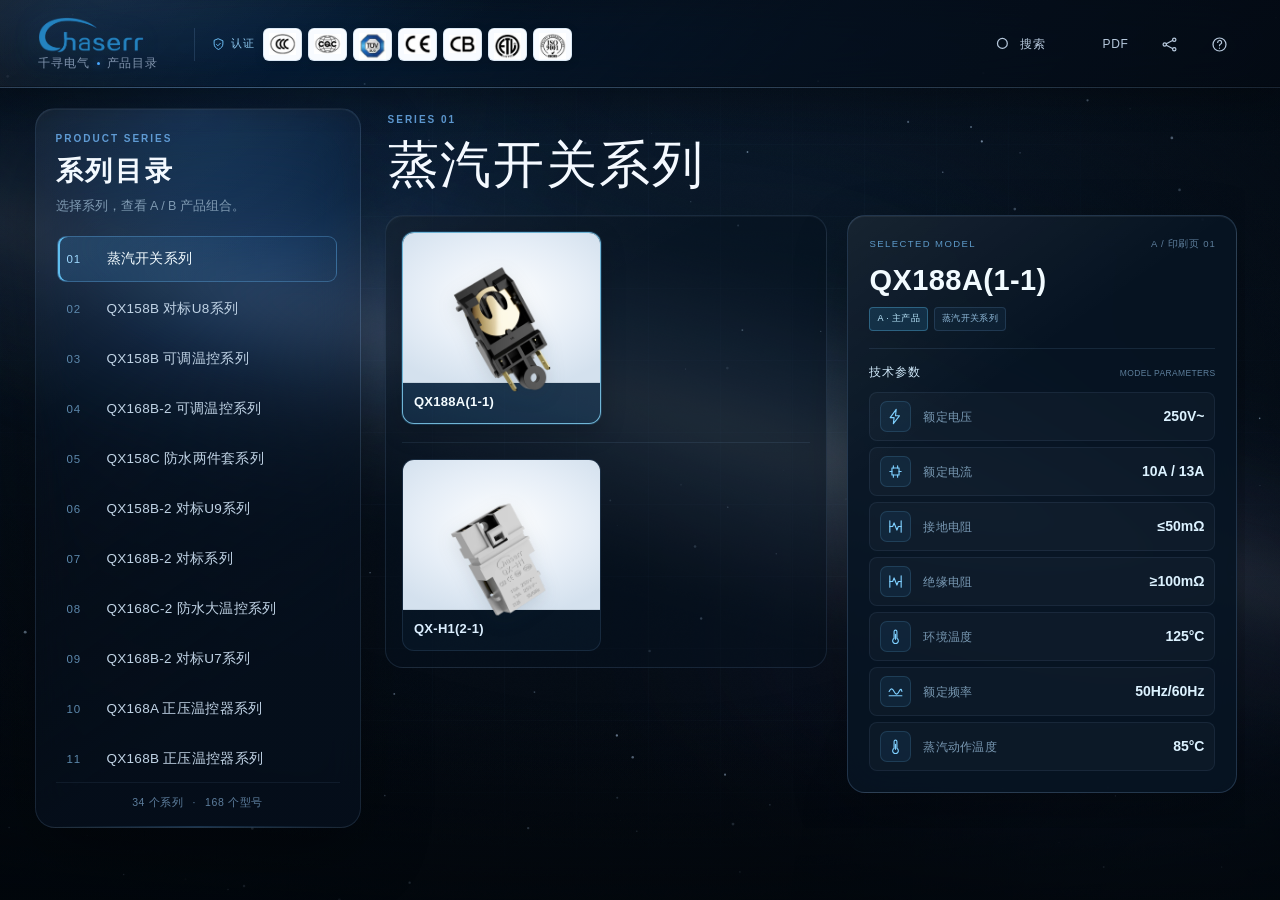
==== commit 52cfc32b: "Add hover zoom to product cards" ====
--- a/catalog.html
+++ b/catalog.html
@@ -9,7 +9,7 @@
   <link rel="icon" href="data:image/svg+xml,%3Csvg xmlns='http://www.w3.org/2000/svg' viewBox='0 0 64 64'%3E%3Crect width='64' height='64' rx='14' fill='%2307111f'/%3E%3Cpath d='M32 9 51 20v24L32 55 13 44V20z' fill='none' stroke='%234aa8ff' stroke-width='2.5'/%3E%3Ccircle cx='31' cy='31' r='9' fill='none' stroke='%23c7e7ff' stroke-width='3'/%3E%3Cpath d='m37 38 7 7' stroke='%23c7e7ff' stroke-width='3' stroke-linecap='round'/%3E%3C/svg%3E">
   <link rel="preload" as="image" href="assets/brand/chaser-logo.webp" fetchpriority="high">
   <link rel="stylesheet" href="styles.css?v=20261119f">
-  <link rel="stylesheet" href="catalog.css?v=20261121c">
+  <link rel="stylesheet" href="catalog.css?v=20261121d">
 </head>
 <body class="catalog-body">
   <div class="app catalog-app" id="catalogApp">
@@ -184,7 +184,7 @@
   <div class="sr-only" id="catalogLive" aria-live="polite"></div>
 
   <noscript><div class="noscript">请启用 JavaScript 后查看产品目录。</div></noscript>
-  <script src="data/catalog-ab.js?v=20261121c"></script>
-  <script src="catalog.js?v=20261121c"></script>
+  <script src="data/catalog-ab.js?v=20261121d"></script>
+  <script src="catalog.js?v=20261121d"></script>
 </body>
 </html>
--- a/catalog.css
+++ b/catalog.css
@@ -1466,3 +1466,40 @@
     font-size: 11px;
   }
 }
+
+/* Product-card hover zoom */
+.thumb-card {
+  position: relative;
+  transform-origin: center center;
+  transition:
+    transform .26s cubic-bezier(.2, .8, .2, 1),
+    border-color .2s ease,
+    background .2s ease,
+    box-shadow .26s ease;
+  will-change: transform;
+}
+
+.thumb-card:hover,
+.thumb-card:focus-visible {
+  z-index: 4;
+  transform: translateY(-5px) scale(1.065);
+  border-color: rgba(137, 219, 255, .72);
+  background: rgba(37, 105, 158, .22);
+  box-shadow:
+    0 0 0 1px rgba(88, 189, 255, .16),
+    0 14px 32px rgba(0, 0, 0, .32),
+    0 0 24px rgba(54, 155, 223, .13);
+}
+
+.thumb-visual img {
+  transition: transform .3s cubic-bezier(.2, .8, .2, 1);
+}
+
+.thumb-card:hover .thumb-visual img,
+.thumb-card:focus-visible .thumb-visual img {
+  transform: scale(1.055);
+}
+
+.thumb-card.is-active:hover {
+  border-color: rgba(155, 232, 255, .9);
+}
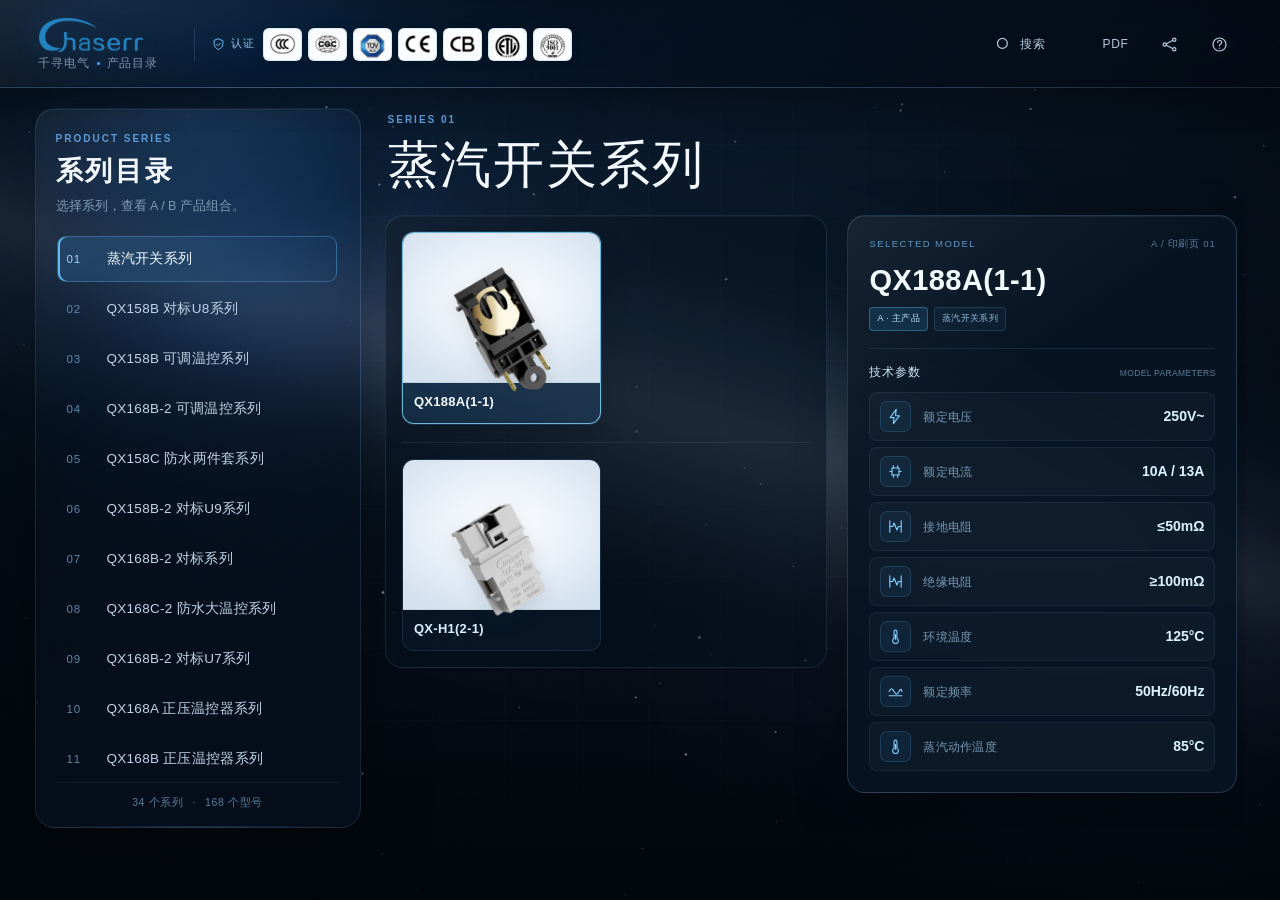
==== commit 12c3b376: "Strengthen hover zoom and dim sibling cards" ====
--- a/catalog.html
+++ b/catalog.html
@@ -9,7 +9,7 @@
   <link rel="icon" href="data:image/svg+xml,%3Csvg xmlns='http://www.w3.org/2000/svg' viewBox='0 0 64 64'%3E%3Crect width='64' height='64' rx='14' fill='%2307111f'/%3E%3Cpath d='M32 9 51 20v24L32 55 13 44V20z' fill='none' stroke='%234aa8ff' stroke-width='2.5'/%3E%3Ccircle cx='31' cy='31' r='9' fill='none' stroke='%23c7e7ff' stroke-width='3'/%3E%3Cpath d='m37 38 7 7' stroke='%23c7e7ff' stroke-width='3' stroke-linecap='round'/%3E%3C/svg%3E">
   <link rel="preload" as="image" href="assets/brand/chaser-logo.webp" fetchpriority="high">
   <link rel="stylesheet" href="styles.css?v=20261119f">
-  <link rel="stylesheet" href="catalog.css?v=20261121d">
+  <link rel="stylesheet" href="catalog.css?v=20261121e">
 </head>
 <body class="catalog-body">
   <div class="app catalog-app" id="catalogApp">
@@ -184,7 +184,7 @@
   <div class="sr-only" id="catalogLive" aria-live="polite"></div>
 
   <noscript><div class="noscript">请启用 JavaScript 后查看产品目录。</div></noscript>
-  <script src="data/catalog-ab.js?v=20261121d"></script>
-  <script src="catalog.js?v=20261121d"></script>
+  <script src="data/catalog-ab.js?v=20261121e"></script>
+  <script src="catalog.js?v=20261121e"></script>
 </body>
 </html>
--- a/catalog.css
+++ b/catalog.css
@@ -1503,3 +1503,32 @@
 .thumb-card.is-active:hover {
   border-color: rgba(155, 232, 255, .9);
 }
+
+/* Stronger focus zoom: hovered card grows, all sibling cards recede */
+.series-combos:has(.thumb-card:hover) .thumb-card:not(:hover) {
+  transform: scale(.90);
+  opacity: .72;
+  filter: saturate(.82) brightness(.9);
+}
+
+.thumb-card:hover,
+.thumb-card:focus-visible {
+  z-index: 8;
+  transform: translateY(-9px) scale(1.22);
+  border-color: rgba(162, 233, 255, .95);
+  background: rgba(42, 119, 174, .26);
+  box-shadow:
+    0 0 0 1px rgba(115, 211, 255, .2),
+    0 20px 44px rgba(0, 0, 0, .42),
+    0 0 34px rgba(53, 169, 238, .22);
+}
+
+.thumb-card:hover .thumb-visual img,
+.thumb-card:focus-visible .thumb-visual img {
+  transform: scale(1.14);
+}
+
+.thumb-card:hover .thumb-model,
+.thumb-card:focus-visible .thumb-model {
+  color: #ffffff;
+}
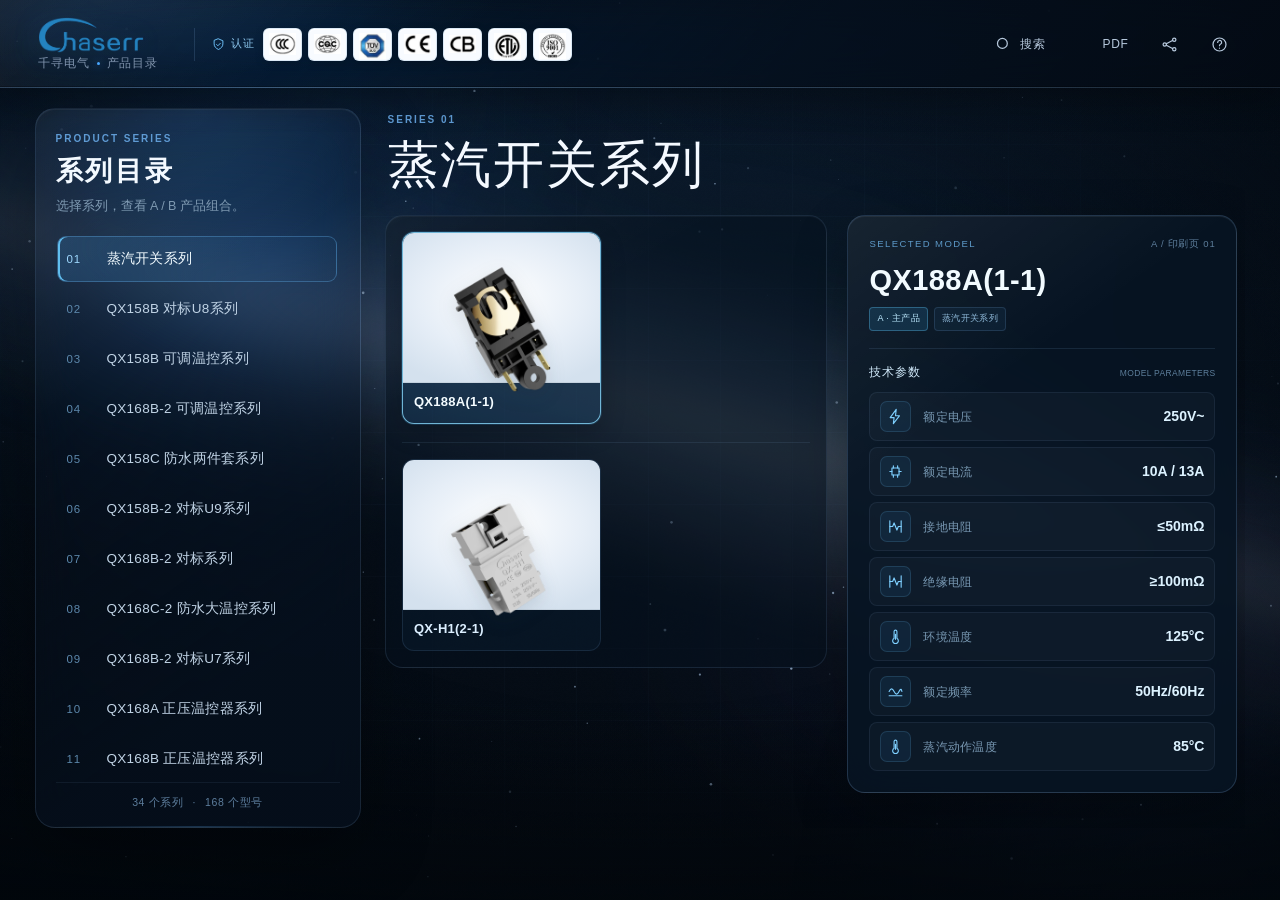
==== commit 5c53bcec: "Add card image viewer and meteor cursor trail" ====
--- a/catalog.html
+++ b/catalog.html
@@ -9,7 +9,7 @@
   <link rel="icon" href="data:image/svg+xml,%3Csvg xmlns='http://www.w3.org/2000/svg' viewBox='0 0 64 64'%3E%3Crect width='64' height='64' rx='14' fill='%2307111f'/%3E%3Cpath d='M32 9 51 20v24L32 55 13 44V20z' fill='none' stroke='%234aa8ff' stroke-width='2.5'/%3E%3Ccircle cx='31' cy='31' r='9' fill='none' stroke='%23c7e7ff' stroke-width='3'/%3E%3Cpath d='m37 38 7 7' stroke='%23c7e7ff' stroke-width='3' stroke-linecap='round'/%3E%3C/svg%3E">
   <link rel="preload" as="image" href="assets/brand/chaser-logo.webp" fetchpriority="high">
   <link rel="stylesheet" href="styles.css?v=20261119f">
-  <link rel="stylesheet" href="catalog.css?v=20261121e">
+  <link rel="stylesheet" href="catalog.css?v=20261121f">
 </head>
 <body class="catalog-body">
   <div class="app catalog-app" id="catalogApp">
@@ -112,6 +112,8 @@
     </footer>
   </div>
 
+  <canvas class="cursor-trail" id="cursorTrail" aria-hidden="true"></canvas>
+
   <div class="catalog-mobile-note">
     <span class="catalog-eyebrow">DESKTOP EDITION</span>
     <h1>请在电脑上查看新版产品目录</h1>
@@ -180,11 +182,27 @@
     </div>
   </div>
 
+  <div class="catalog-modal" id="catalogImageViewer" role="dialog" aria-modal="true" aria-labelledby="catalogImageViewerTitle" aria-hidden="true">
+    <div class="catalog-modal__card catalog-image-card">
+      <div class="catalog-modal__head">
+        <div>
+          <span class="catalog-eyebrow">PRODUCT IMAGE</span>
+          <h2 id="catalogImageViewerTitle">产品图片</h2>
+          <p class="catalog-image-sub" id="catalogImageViewerSub"></p>
+        </div>
+        <button class="catalog-modal__close" type="button" data-close="catalogImageViewer" aria-label="关闭产品图片">×</button>
+      </div>
+      <div class="catalog-image-stage">
+        <img id="catalogImageViewerImg" src="" alt="">
+      </div>
+    </div>
+  </div>
+
   <div class="toast" id="catalogToast" role="status" aria-live="polite"></div>
   <div class="sr-only" id="catalogLive" aria-live="polite"></div>
 
   <noscript><div class="noscript">请启用 JavaScript 后查看产品目录。</div></noscript>
-  <script src="data/catalog-ab.js?v=20261121e"></script>
-  <script src="catalog.js?v=20261121e"></script>
+  <script src="data/catalog-ab.js?v=20261121f"></script>
+  <script src="catalog.js?v=20261121f"></script>
 </body>
 </html>
--- a/catalog.css
+++ b/catalog.css
@@ -1532,3 +1532,53 @@
 .thumb-card:focus-visible .thumb-model {
   color: #ffffff;
 }
+
+/* Full product image viewer */
+.catalog-image-card {
+  width: min(92vw, 1080px);
+  padding: 20px;
+}
+
+.catalog-image-sub {
+  margin: 7px 0 0;
+  color: #7897b2;
+  font-size: 12px;
+  letter-spacing: .03em;
+}
+
+.catalog-image-stage {
+  display: grid;
+  min-height: 300px;
+  max-height: calc(88vh - 125px);
+  place-items: center;
+  overflow: hidden;
+  padding: 18px;
+  border: 1px solid rgba(20, 52, 80, .12);
+  border-radius: 12px;
+  background:
+    radial-gradient(ellipse 60% 50% at 50% 45%, #ffffff, #eef4fa 62%, #dce7f2);
+}
+
+.catalog-image-stage img {
+  display: block;
+  width: auto;
+  height: auto;
+  max-width: 100%;
+  max-height: calc(88vh - 165px);
+  object-fit: contain;
+  filter: drop-shadow(0 18px 26px rgba(18, 46, 72, .16));
+}
+
+/* Meteor cursor trail */
+.cursor-trail {
+  position: fixed;
+  inset: 0;
+  z-index: 130;
+  width: 100%;
+  height: 100%;
+  pointer-events: none;
+}
+
+@media (prefers-reduced-motion: reduce) {
+  .cursor-trail { display: none; }
+}
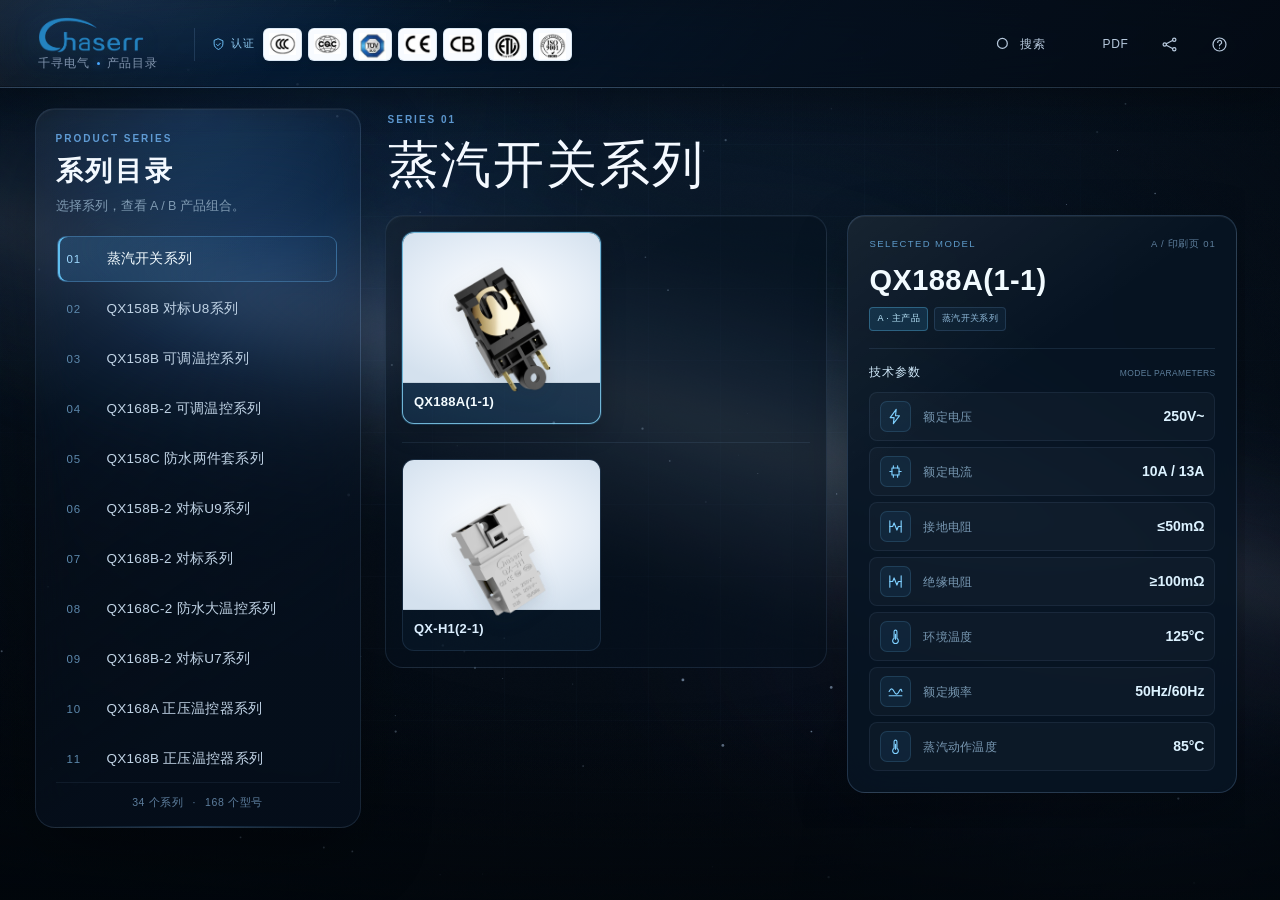
==== commit 70c4e09d: "Remove cursor trail effect" ====
--- a/catalog.html
+++ b/catalog.html
@@ -1,208 +1,206 @@
-﻿<!DOCTYPE html>
-<html lang="zh-CN">
-<head>
-  <meta charset="UTF-8">
-  <meta name="viewport" content="width=device-width, initial-scale=1, viewport-fit=cover">
-  <meta name="theme-color" content="#050b14">
-  <meta name="description" content="千寻电气产品目录：按系列浏览 A/B 产品组合、型号与技术参数。">
-  <title>千寻电气 · 产品目录</title>
-  <link rel="icon" href="data:image/svg+xml,%3Csvg xmlns='http://www.w3.org/2000/svg' viewBox='0 0 64 64'%3E%3Crect width='64' height='64' rx='14' fill='%2307111f'/%3E%3Cpath d='M32 9 51 20v24L32 55 13 44V20z' fill='none' stroke='%234aa8ff' stroke-width='2.5'/%3E%3Ccircle cx='31' cy='31' r='9' fill='none' stroke='%23c7e7ff' stroke-width='3'/%3E%3Cpath d='m37 38 7 7' stroke='%23c7e7ff' stroke-width='3' stroke-linecap='round'/%3E%3C/svg%3E">
-  <link rel="preload" as="image" href="assets/brand/chaser-logo.webp" fetchpriority="high">
-  <link rel="stylesheet" href="styles.css?v=20261119f">
-  <link rel="stylesheet" href="catalog.css?v=20261121f">
-</head>
-<body class="catalog-body">
-  <div class="app catalog-app" id="catalogApp">
-    <div class="ambient" aria-hidden="true">
-      <div class="ambient-glow glow-a"></div>
-      <div class="ambient-glow glow-b"></div>
-      <div class="ambient-nebula"></div>
-      <div class="ambient-milkyway"></div>
-      <canvas class="starfield" id="catalogStarfield"></canvas>
-      <div class="ambient-grid"></div>
-      <div class="ambient-noise"></div>
-      <div class="ambient-vignette"></div>
-    </div>
-
-    <header class="topbar catalog-topbar">
-      <a class="brand" href="#" id="catalogBrand" aria-label="返回第一个系列">
-        <span class="brand-copy">
-          <img class="brand-logo" src="assets/brand/chaser-logo.webp" width="947" height="323" alt="Chaser 千寻电气" draggable="false">
-          <span class="brand-cn">千寻电气 <i></i> 产品目录</span>
-        </span>
-      </a>
-
-      <div class="brand-certs" aria-label="认证">
-        <span class="brand-certs__title">
-          <svg viewBox="0 0 24 24" aria-hidden="true"><path d="M12 3 19 6v5c0 4.3-2.8 7-7 9-4.2-2-7-4.7-7-9V6z"/><path d="m9 12 2 2 4-4"/></svg>
-          认证
-        </span>
-        <span class="brand-cert-logo" title="CCC 认证"><img src="assets/brand/cert-ccc.png" alt="CCC"></span>
-        <span class="brand-cert-logo" title="CQC 认证"><img src="assets/brand/cert-cqc.png" alt="CQC"></span>
-        <span class="brand-cert-logo" title="TÜV SÜD 认证"><img src="assets/brand/cert-tuv.png" alt="TÜV SÜD"></span>
-        <span class="brand-cert-logo" title="CE 认证"><img src="assets/brand/cert-ce.png" alt="CE"></span>
-        <span class="brand-cert-logo" title="CB 认证"><img src="assets/brand/cert-cb.png" alt="CB"></span>
-        <span class="brand-cert-logo" title="ETL 认证"><img src="assets/brand/cert-etl.png" alt="ETL"></span>
-        <span class="brand-cert-logo" title="ISO 9001 认证"><img src="assets/brand/cert-iso.png" alt="ISO 9001"></span>
-      </div>
-
-      <nav class="top-actions catalog-actions" aria-label="目录工具">
-        <button class="tool-btn tool-btn--text" id="catalogSearchBtn" type="button" aria-label="搜索产品型号或系列" title="搜索（/）">
-          <svg viewBox="0 0 24 24" aria-hidden="true"><circle cx="10.6" cy="10.6" r="6.2"/><path d="m15.2 15.2 4.3 4.3"/></svg>
-          <span>搜索</span>
-        </button>
-        <button class="tool-btn tool-btn--text" id="catalogPdfBtn" type="button" aria-label="下载完整 PDF" title="下载完整 PDF">
-          <svg viewBox="0 0 24 24" aria-hidden="true"><path d="M12 4v10m0 0 4-4m-4 4-4-4M5 18h14"/></svg>
-          <span>PDF</span>
-        </button>
-        <button class="tool-btn" id="catalogShareBtn" type="button" aria-label="分享本目录" title="分享">
-          <svg viewBox="0 0 24 24" aria-hidden="true"><circle cx="6" cy="12" r="2.1"/><circle cx="18" cy="6" r="2.1"/><circle cx="18" cy="18" r="2.1"/><path d="m8 11 7.8-4M8 13l7.8 4"/></svg>
-        </button>
-        <button class="tool-btn" id="catalogHelpBtn" type="button" aria-label="查看操作提示" title="操作提示">
-          <svg viewBox="0 0 24 24" aria-hidden="true"><circle cx="12" cy="12" r="8.2"/><path d="M9.7 9.4a2.5 2.5 0 1 1 3.5 2.3c-.8.4-1.2.9-1.2 1.8"/><circle cx="12" cy="16.7" r=".8" fill="currentColor" stroke="none"/></svg>
-        </button>
-      </nav>
-    </header>
-
-    <main class="catalog-main" id="catalogMain">
-      <aside class="series-panel" aria-label="系列目录">
-        <div class="series-panel__head">
-          <span class="catalog-eyebrow">PRODUCT SERIES</span>
-          <h1>系列目录</h1>
-          <p>选择系列，查看 A / B 产品组合。</p>
-        </div>
-
-        <nav class="series-nav" id="seriesNav" aria-label="产品系列列表"></nav>
-
-        <div class="series-panel__foot">
-          <span id="seriesTotal">34 个系列</span>
-          <span>·</span>
-          <span id="modelTotal">168 个型号</span>
-        </div>
-      </aside>
-
-      <section class="series-stage" id="seriesStage" aria-live="polite">
-        <header class="series-head">
-          <div class="series-head__copy">
-            <div class="catalog-eyebrow" id="seriesKicker">SERIES 01</div>
-            <h2 class="series-title" id="seriesTitle">蒸汽开关系列</h2>
-          </div>
-        </header>
-
-        <div class="series-workbench">
-          <div class="series-combos" id="seriesCombos"></div>
-          <aside class="model-detail" id="modelDetail" aria-label="选中型号参数" aria-live="polite"></aside>
-        </div>
-      </section>
-    </main>
-
-    <footer class="catalog-footer">
-      <div class="catalog-footer__identity">
-        <span class="catalog-footer__mark">QX</span>
-        <span>千寻电气 · 产品目录</span>
-      </div>
-      <div class="catalog-contact">
-        <button type="button" data-copy="135 8779 8177">135 8779 8177</button>
-        <span>·</span>
-        <button type="button" data-copy="Una@chaserr.cc">Una@chaserr.cc</button>
-        <span>·</span>
-        <button type="button" data-copy="https://cn.qianxunele.com">cn.qianxunele.com</button>
-      </div>
-      <a class="catalog-footer__link" href="assets/qianxun-catalog.pdf" download>下载完整 PDF</a>
-    </footer>
-  </div>
-
-  <canvas class="cursor-trail" id="cursorTrail" aria-hidden="true"></canvas>
-
-  <div class="catalog-mobile-note">
-    <span class="catalog-eyebrow">DESKTOP EDITION</span>
-    <h1>请在电脑上查看新版产品目录</h1>
-    <p>新版目录目前优先适配电脑端。手机端可以继续使用原版翻页图册。</p>
-    <a class="catalog-mobile-note__btn" href="index.html?book=1">打开手机版翻页图册</a>
-  </div>
-
-  <div class="catalog-modal" id="catalogSearchModal" role="dialog" aria-modal="true" aria-labelledby="catalogSearchTitle" aria-hidden="true">
-    <div class="catalog-modal__card catalog-search-card">
-      <div class="catalog-modal__head">
-        <div>
-          <span class="catalog-eyebrow">SEARCH</span>
-          <h2 id="catalogSearchTitle">搜索系列或型号</h2>
-        </div>
-        <button class="catalog-modal__close" type="button" data-close="catalogSearchModal" aria-label="关闭搜索">×</button>
-      </div>
-      <div class="catalog-search-box">
-        <svg viewBox="0 0 24 24" aria-hidden="true"><circle cx="10.6" cy="10.6" r="6.2"/><path d="m15.2 15.2 4.3 4.3"/></svg>
-        <input id="catalogSearchInput" type="search" placeholder="输入型号、系列名，例如 QX188A / 蒸汽开关" autocomplete="off" spellcheck="false">
-        <kbd>/</kbd>
-      </div>
-      <div class="catalog-search-results" id="catalogSearchResults" role="listbox"></div>
-      <p class="catalog-search-empty" id="catalogSearchEmpty" hidden>没有找到对应内容。</p>
-    </div>
-  </div>
-
-  <div class="catalog-modal" id="catalogShareModal" role="dialog" aria-modal="true" aria-labelledby="catalogShareTitle" aria-hidden="true">
-    <div class="catalog-modal__card catalog-share-card">
-      <div class="catalog-modal__head">
-        <div>
-          <span class="catalog-eyebrow">SHARE</span>
-          <h2 id="catalogShareTitle">分享产品目录</h2>
-        </div>
-        <button class="catalog-modal__close" type="button" data-close="catalogShareModal" aria-label="关闭分享">×</button>
-      </div>
-      <div class="catalog-share-body">
-        <div class="catalog-share-qr"><img id="catalogShareQr" src="assets/brand/share-qr.png" alt="千寻电气产品目录二维码"></div>
-        <div>
-          <p class="catalog-share-title">扫码查看整本目录</p>
-          <p class="catalog-share-sub">微信、手机相机或浏览器扫码</p>
-          <div class="catalog-share-url">
-            <input id="catalogShareUrl" type="text" readonly value="https://refit-no1.github.io/Album-v2/" aria-label="目录网址">
-            <button id="catalogCopyUrl" type="button">复制</button>
-          </div>
-        </div>
-      </div>
-    </div>
-  </div>
-
-  <div class="catalog-modal" id="catalogHelpModal" role="dialog" aria-modal="true" aria-labelledby="catalogHelpTitle" aria-hidden="true">
-    <div class="catalog-modal__card catalog-help-card">
-      <div class="catalog-modal__head">
-        <div>
-          <span class="catalog-eyebrow">GUIDE</span>
-          <h2 id="catalogHelpTitle">使用说明</h2>
-        </div>
-        <button class="catalog-modal__close" type="button" data-close="catalogHelpModal" aria-label="关闭说明">×</button>
-      </div>
-      <div class="catalog-help-list">
-        <div><b>左侧系列</b><span>点击系列名称切换目录内容。</span></div>
-        <div><b>A + B 组合</b><span>A 区在上，B 区在下；灰色缩略卡只展示产品图和型号。</span></div>
-        <div><b>参数</b><span>点击任意 A / B 型号，右侧显示该型号对应的参数和图标。</span></div>
-        <div><b>搜索</b><span>按 / 打开搜索，支持系列名、型号和参数关键词。</span></div>
-        <div><b>Esc</b><span>关闭搜索、分享和说明弹窗。</span></div>
-      </div>
-    </div>
-  </div>
-
-  <div class="catalog-modal" id="catalogImageViewer" role="dialog" aria-modal="true" aria-labelledby="catalogImageViewerTitle" aria-hidden="true">
-    <div class="catalog-modal__card catalog-image-card">
-      <div class="catalog-modal__head">
-        <div>
-          <span class="catalog-eyebrow">PRODUCT IMAGE</span>
-          <h2 id="catalogImageViewerTitle">产品图片</h2>
-          <p class="catalog-image-sub" id="catalogImageViewerSub"></p>
-        </div>
-        <button class="catalog-modal__close" type="button" data-close="catalogImageViewer" aria-label="关闭产品图片">×</button>
-      </div>
-      <div class="catalog-image-stage">
-        <img id="catalogImageViewerImg" src="" alt="">
-      </div>
-    </div>
-  </div>
-
-  <div class="toast" id="catalogToast" role="status" aria-live="polite"></div>
-  <div class="sr-only" id="catalogLive" aria-live="polite"></div>
-
-  <noscript><div class="noscript">请启用 JavaScript 后查看产品目录。</div></noscript>
-  <script src="data/catalog-ab.js?v=20261121f"></script>
-  <script src="catalog.js?v=20261121f"></script>
-</body>
-</html>
+﻿<!DOCTYPE html>
+<html lang="zh-CN">
+<head>
+  <meta charset="UTF-8">
+  <meta name="viewport" content="width=device-width, initial-scale=1, viewport-fit=cover">
+  <meta name="theme-color" content="#050b14">
+  <meta name="description" content="千寻电气产品目录：按系列浏览 A/B 产品组合、型号与技术参数。">
+  <title>千寻电气 · 产品目录</title>
+  <link rel="icon" href="data:image/svg+xml,%3Csvg xmlns='http://www.w3.org/2000/svg' viewBox='0 0 64 64'%3E%3Crect width='64' height='64' rx='14' fill='%2307111f'/%3E%3Cpath d='M32 9 51 20v24L32 55 13 44V20z' fill='none' stroke='%234aa8ff' stroke-width='2.5'/%3E%3Ccircle cx='31' cy='31' r='9' fill='none' stroke='%23c7e7ff' stroke-width='3'/%3E%3Cpath d='m37 38 7 7' stroke='%23c7e7ff' stroke-width='3' stroke-linecap='round'/%3E%3C/svg%3E">
+  <link rel="preload" as="image" href="assets/brand/chaser-logo.webp" fetchpriority="high">
+  <link rel="stylesheet" href="styles.css?v=20261119f">
+  <link rel="stylesheet" href="catalog.css?v=20261121g">
+</head>
+<body class="catalog-body">
+  <div class="app catalog-app" id="catalogApp">
+    <div class="ambient" aria-hidden="true">
+      <div class="ambient-glow glow-a"></div>
+      <div class="ambient-glow glow-b"></div>
+      <div class="ambient-nebula"></div>
+      <div class="ambient-milkyway"></div>
+      <canvas class="starfield" id="catalogStarfield"></canvas>
+      <div class="ambient-grid"></div>
+      <div class="ambient-noise"></div>
+      <div class="ambient-vignette"></div>
+    </div>
+
+    <header class="topbar catalog-topbar">
+      <a class="brand" href="#" id="catalogBrand" aria-label="返回第一个系列">
+        <span class="brand-copy">
+          <img class="brand-logo" src="assets/brand/chaser-logo.webp" width="947" height="323" alt="Chaser 千寻电气" draggable="false">
+          <span class="brand-cn">千寻电气 <i></i> 产品目录</span>
+        </span>
+      </a>
+
+      <div class="brand-certs" aria-label="认证">
+        <span class="brand-certs__title">
+          <svg viewBox="0 0 24 24" aria-hidden="true"><path d="M12 3 19 6v5c0 4.3-2.8 7-7 9-4.2-2-7-4.7-7-9V6z"/><path d="m9 12 2 2 4-4"/></svg>
+          认证
+        </span>
+        <span class="brand-cert-logo" title="CCC 认证"><img src="assets/brand/cert-ccc.png" alt="CCC"></span>
+        <span class="brand-cert-logo" title="CQC 认证"><img src="assets/brand/cert-cqc.png" alt="CQC"></span>
+        <span class="brand-cert-logo" title="TÜV SÜD 认证"><img src="assets/brand/cert-tuv.png" alt="TÜV SÜD"></span>
+        <span class="brand-cert-logo" title="CE 认证"><img src="assets/brand/cert-ce.png" alt="CE"></span>
+        <span class="brand-cert-logo" title="CB 认证"><img src="assets/brand/cert-cb.png" alt="CB"></span>
+        <span class="brand-cert-logo" title="ETL 认证"><img src="assets/brand/cert-etl.png" alt="ETL"></span>
+        <span class="brand-cert-logo" title="ISO 9001 认证"><img src="assets/brand/cert-iso.png" alt="ISO 9001"></span>
+      </div>
+
+      <nav class="top-actions catalog-actions" aria-label="目录工具">
+        <button class="tool-btn tool-btn--text" id="catalogSearchBtn" type="button" aria-label="搜索产品型号或系列" title="搜索（/）">
+          <svg viewBox="0 0 24 24" aria-hidden="true"><circle cx="10.6" cy="10.6" r="6.2"/><path d="m15.2 15.2 4.3 4.3"/></svg>
+          <span>搜索</span>
+        </button>
+        <button class="tool-btn tool-btn--text" id="catalogPdfBtn" type="button" aria-label="下载完整 PDF" title="下载完整 PDF">
+          <svg viewBox="0 0 24 24" aria-hidden="true"><path d="M12 4v10m0 0 4-4m-4 4-4-4M5 18h14"/></svg>
+          <span>PDF</span>
+        </button>
+        <button class="tool-btn" id="catalogShareBtn" type="button" aria-label="分享本目录" title="分享">
+          <svg viewBox="0 0 24 24" aria-hidden="true"><circle cx="6" cy="12" r="2.1"/><circle cx="18" cy="6" r="2.1"/><circle cx="18" cy="18" r="2.1"/><path d="m8 11 7.8-4M8 13l7.8 4"/></svg>
+        </button>
+        <button class="tool-btn" id="catalogHelpBtn" type="button" aria-label="查看操作提示" title="操作提示">
+          <svg viewBox="0 0 24 24" aria-hidden="true"><circle cx="12" cy="12" r="8.2"/><path d="M9.7 9.4a2.5 2.5 0 1 1 3.5 2.3c-.8.4-1.2.9-1.2 1.8"/><circle cx="12" cy="16.7" r=".8" fill="currentColor" stroke="none"/></svg>
+        </button>
+      </nav>
+    </header>
+
+    <main class="catalog-main" id="catalogMain">
+      <aside class="series-panel" aria-label="系列目录">
+        <div class="series-panel__head">
+          <span class="catalog-eyebrow">PRODUCT SERIES</span>
+          <h1>系列目录</h1>
+          <p>选择系列，查看 A / B 产品组合。</p>
+        </div>
+
+        <nav class="series-nav" id="seriesNav" aria-label="产品系列列表"></nav>
+
+        <div class="series-panel__foot">
+          <span id="seriesTotal">34 个系列</span>
+          <span>·</span>
+          <span id="modelTotal">168 个型号</span>
+        </div>
+      </aside>
+
+      <section class="series-stage" id="seriesStage" aria-live="polite">
+        <header class="series-head">
+          <div class="series-head__copy">
+            <div class="catalog-eyebrow" id="seriesKicker">SERIES 01</div>
+            <h2 class="series-title" id="seriesTitle">蒸汽开关系列</h2>
+          </div>
+        </header>
+
+        <div class="series-workbench">
+          <div class="series-combos" id="seriesCombos"></div>
+          <aside class="model-detail" id="modelDetail" aria-label="选中型号参数" aria-live="polite"></aside>
+        </div>
+      </section>
+    </main>
+
+    <footer class="catalog-footer">
+      <div class="catalog-footer__identity">
+        <span class="catalog-footer__mark">QX</span>
+        <span>千寻电气 · 产品目录</span>
+      </div>
+      <div class="catalog-contact">
+        <button type="button" data-copy="135 8779 8177">135 8779 8177</button>
+        <span>·</span>
+        <button type="button" data-copy="Una@chaserr.cc">Una@chaserr.cc</button>
+        <span>·</span>
+        <button type="button" data-copy="https://cn.qianxunele.com">cn.qianxunele.com</button>
+      </div>
+      <a class="catalog-footer__link" href="assets/qianxun-catalog.pdf" download>下载完整 PDF</a>
+    </footer>
+  </div>
+
+  <div class="catalog-mobile-note">
+    <span class="catalog-eyebrow">DESKTOP EDITION</span>
+    <h1>请在电脑上查看新版产品目录</h1>
+    <p>新版目录目前优先适配电脑端。手机端可以继续使用原版翻页图册。</p>
+    <a class="catalog-mobile-note__btn" href="index.html?book=1">打开手机版翻页图册</a>
+  </div>
+
+  <div class="catalog-modal" id="catalogSearchModal" role="dialog" aria-modal="true" aria-labelledby="catalogSearchTitle" aria-hidden="true">
+    <div class="catalog-modal__card catalog-search-card">
+      <div class="catalog-modal__head">
+        <div>
+          <span class="catalog-eyebrow">SEARCH</span>
+          <h2 id="catalogSearchTitle">搜索系列或型号</h2>
+        </div>
+        <button class="catalog-modal__close" type="button" data-close="catalogSearchModal" aria-label="关闭搜索">×</button>
+      </div>
+      <div class="catalog-search-box">
+        <svg viewBox="0 0 24 24" aria-hidden="true"><circle cx="10.6" cy="10.6" r="6.2"/><path d="m15.2 15.2 4.3 4.3"/></svg>
+        <input id="catalogSearchInput" type="search" placeholder="输入型号、系列名，例如 QX188A / 蒸汽开关" autocomplete="off" spellcheck="false">
+        <kbd>/</kbd>
+      </div>
+      <div class="catalog-search-results" id="catalogSearchResults" role="listbox"></div>
+      <p class="catalog-search-empty" id="catalogSearchEmpty" hidden>没有找到对应内容。</p>
+    </div>
+  </div>
+
+  <div class="catalog-modal" id="catalogShareModal" role="dialog" aria-modal="true" aria-labelledby="catalogShareTitle" aria-hidden="true">
+    <div class="catalog-modal__card catalog-share-card">
+      <div class="catalog-modal__head">
+        <div>
+          <span class="catalog-eyebrow">SHARE</span>
+          <h2 id="catalogShareTitle">分享产品目录</h2>
+        </div>
+        <button class="catalog-modal__close" type="button" data-close="catalogShareModal" aria-label="关闭分享">×</button>
+      </div>
+      <div class="catalog-share-body">
+        <div class="catalog-share-qr"><img id="catalogShareQr" src="assets/brand/share-qr.png" alt="千寻电气产品目录二维码"></div>
+        <div>
+          <p class="catalog-share-title">扫码查看整本目录</p>
+          <p class="catalog-share-sub">微信、手机相机或浏览器扫码</p>
+          <div class="catalog-share-url">
+            <input id="catalogShareUrl" type="text" readonly value="https://refit-no1.github.io/Album-v2/" aria-label="目录网址">
+            <button id="catalogCopyUrl" type="button">复制</button>
+          </div>
+        </div>
+      </div>
+    </div>
+  </div>
+
+  <div class="catalog-modal" id="catalogHelpModal" role="dialog" aria-modal="true" aria-labelledby="catalogHelpTitle" aria-hidden="true">
+    <div class="catalog-modal__card catalog-help-card">
+      <div class="catalog-modal__head">
+        <div>
+          <span class="catalog-eyebrow">GUIDE</span>
+          <h2 id="catalogHelpTitle">使用说明</h2>
+        </div>
+        <button class="catalog-modal__close" type="button" data-close="catalogHelpModal" aria-label="关闭说明">×</button>
+      </div>
+      <div class="catalog-help-list">
+        <div><b>左侧系列</b><span>点击系列名称切换目录内容。</span></div>
+        <div><b>A + B 组合</b><span>A 区在上，B 区在下；灰色缩略卡只展示产品图和型号。</span></div>
+        <div><b>参数</b><span>点击任意 A / B 型号，右侧显示该型号对应的参数和图标。</span></div>
+        <div><b>搜索</b><span>按 / 打开搜索，支持系列名、型号和参数关键词。</span></div>
+        <div><b>Esc</b><span>关闭搜索、分享和说明弹窗。</span></div>
+      </div>
+    </div>
+  </div>
+
+  <div class="catalog-modal" id="catalogImageViewer" role="dialog" aria-modal="true" aria-labelledby="catalogImageViewerTitle" aria-hidden="true">
+    <div class="catalog-modal__card catalog-image-card">
+      <div class="catalog-modal__head">
+        <div>
+          <span class="catalog-eyebrow">PRODUCT IMAGE</span>
+          <h2 id="catalogImageViewerTitle">产品图片</h2>
+          <p class="catalog-image-sub" id="catalogImageViewerSub"></p>
+        </div>
+        <button class="catalog-modal__close" type="button" data-close="catalogImageViewer" aria-label="关闭产品图片">×</button>
+      </div>
+      <div class="catalog-image-stage">
+        <img id="catalogImageViewerImg" src="" alt="">
+      </div>
+    </div>
+  </div>
+
+  <div class="toast" id="catalogToast" role="status" aria-live="polite"></div>
+  <div class="sr-only" id="catalogLive" aria-live="polite"></div>
+
+  <noscript><div class="noscript">请启用 JavaScript 后查看产品目录。</div></noscript>
+  <script src="data/catalog-ab.js?v=20261121g"></script>
+  <script src="catalog.js?v=20261121g"></script>
+</body>
+</html>
--- a/catalog.css
+++ b/catalog.css
@@ -1,1584 +1,1570 @@
-﻿/* Desktop product catalogue V2 — series navigation + A/B cards */
-:root {
-  --catalog-panel: rgba(8, 20, 34, .8);
-  --catalog-line: rgba(154, 198, 245, .13);
-  --catalog-line-strong: rgba(154, 198, 245, .24);
-  --catalog-ink: #eaf4ff;
-  --catalog-muted: #8fa6c0;
-  --catalog-blue: #4aa8ff;
-  --catalog-paper: #f3f7fc;
-  --catalog-paper-ink: #102a43;
-}
-
-.catalog-body {
-  margin: 0;
-  overflow: hidden;
-  background: #040a12;
-  color: var(--catalog-ink);
-}
-
-.catalog-body::before {
-  content: "";
-  position: fixed;
-  inset: 0;
-  z-index: 0;
-  pointer-events: none;
-  background:
-    radial-gradient(ellipse 50% 55% at 12% 10%, rgba(33, 101, 182, .12), transparent 70%),
-    radial-gradient(ellipse 45% 55% at 88% 80%, rgba(21, 82, 150, .1), transparent 75%);
-}
-
-.catalog-app {
-  position: relative;
-  z-index: 1;
-  display: flex;
-  flex-direction: column;
-  width: 100%;
-  height: 100vh;
-  height: 100dvh;
-  min-height: 0;
-  overflow: hidden;
-}
-
-/* Header */
-.catalog-topbar {
-  flex: 0 0 calc(72px + env(safe-area-inset-top, 0px));
-  height: calc(72px + env(safe-area-inset-top, 0px));
-}
-
-.catalog-actions { gap: 5px; }
-
-.catalog-actions .tool-btn {
-  min-width: 38px;
-  height: 32px;
-  padding: 0 10px;
-  border-radius: 8px;
-  color: #b7c9dd;
-}
-
-.catalog-actions .tool-btn:hover {
-  color: #eef8ff;
-  background: rgba(87, 158, 225, .1);
-}
-
-.catalog-actions .tool-btn svg { width: 17px; height: 17px; }
-
-.catalog-actions .tool-btn--text span {
-  font-size: 10px;
-  letter-spacing: .08em;
-}
-
-/* Two-column shell */
-.catalog-main {
-  position: relative;
-  display: grid;
-  grid-template-columns: 296px minmax(0, 1fr);
-  gap: 20px;
-  flex: 1 1 auto;
-  min-height: 0;
-  padding: 18px clamp(20px, 2.7vw, 42px) 16px;
-}
-
-/* Left series index */
-.series-panel {
-  position: relative;
-  display: flex;
-  flex-direction: column;
-  min-height: 0;
-  padding: 20px 17px 14px;
-  overflow: hidden;
-  border: 1px solid var(--catalog-line);
-  border-radius: 18px;
-  background:
-    linear-gradient(145deg, rgba(255,255,255,.055), rgba(255,255,255,.01) 34%, rgba(6,16,29,.78) 76%),
-    radial-gradient(ellipse 80% 30% at 50% 0%, rgba(62, 141, 220, .13), transparent 70%);
-  box-shadow:
-    0 24px 70px rgba(0, 0, 0, .28),
-    inset 0 1px 0 rgba(255,255,255,.05);
-  -webkit-backdrop-filter: blur(22px) saturate(125%);
-  backdrop-filter: blur(22px) saturate(125%);
-}
-
-.series-panel::after {
-  content: "";
-  position: absolute;
-  left: 17px;
-  right: 17px;
-  bottom: 0;
-  height: 1px;
-  background: linear-gradient(90deg, transparent, rgba(92,176,255,.22), transparent);
-}
-
-.catalog-eyebrow {
-  display: block;
-  color: #5f9bd4;
-  font-family: var(--font-num, "Segoe UI", Arial, sans-serif);
-  font-size: 8px;
-  font-weight: 600;
-  letter-spacing: .23em;
-  line-height: 1.2;
-}
-
-.series-panel__head h1 {
-  margin: 6px 0 4px;
-  color: #f3f9ff;
-  font-size: 21px;
-  font-weight: 600;
-  letter-spacing: .12em;
-}
-
-.series-panel__head p {
-  margin: 0;
-  color: #7f9ab2;
-  font-size: 10px;
-  line-height: 1.6;
-}
-
-.series-nav {
-  display: flex;
-  min-height: 0;
-  flex: 1 1 auto;
-  flex-direction: column;
-  gap: 3px;
-  margin-top: 14px;
-  padding: 2px 3px 6px 1px;
-  overflow-y: auto;
-  scrollbar-color: rgba(93, 146, 201, .35) transparent;
-  scrollbar-width: thin;
-}
-
-.series-nav::-webkit-scrollbar { width: 4px; }
-.series-nav::-webkit-scrollbar-thumb {
-  border-radius: 4px;
-  background: rgba(93, 146, 201, .32);
-}
-
-.series-nav__item {
-  display: grid;
-  grid-template-columns: 26px minmax(0, 1fr);
-  gap: 8px;
-  min-height: 42px;
-  align-items: center;
-  padding: 6px 8px;
-  border: 1px solid transparent;
-  border-radius: 8px;
-  color: #c1d4e6;
-  background: transparent;
-  text-align: left;
-  cursor: pointer;
-  transition: background .18s ease, border-color .18s ease, color .18s ease;
-}
-
-.series-nav__item:hover {
-  border-color: rgba(111, 179, 238, .17);
-  background: rgba(75, 144, 203, .08);
-  color: #edf9ff;
-}
-
-.series-nav__item.is-active {
-  border-color: rgba(111, 193, 255, .3);
-  background:
-    linear-gradient(90deg, rgba(59, 141, 211, .22), rgba(46, 113, 174, .05));
-  color: #f2fbff;
-  box-shadow: inset 2px 0 0 rgba(105, 205, 255, .9);
-}
-
-.series-nav__num {
-  color: #5d89ad;
-  font-family: var(--font-num, "Segoe UI", Arial, sans-serif);
-  font-size: 9px;
-  letter-spacing: .06em;
-}
-
-.series-nav__item.is-active .series-nav__num { color: #9fd9ff; }
-
-.series-nav__name {
-  display: block;
-  overflow: hidden;
-  font-size: 10.5px;
-  letter-spacing: .02em;
-  line-height: 1.35;
-  text-overflow: ellipsis;
-  white-space: nowrap;
-}
-
-.series-nav__range {
-  display: block;
-  margin-top: 2px;
-  color: #607f9a;
-  font-family: var(--font-num, "Segoe UI", Arial, sans-serif);
-  font-size: 7.5px;
-  letter-spacing: .04em;
-}
-
-.series-nav__item.is-active .series-nav__range { color: #7da9c9; }
-
-.series-panel__foot {
-  display: flex;
-  justify-content: center;
-  gap: 7px;
-  margin-top: 10px;
-  padding-top: 9px;
-  border-top: 1px solid rgba(142, 183, 235, .08);
-  color: #5d7e9d;
-  font-size: 8px;
-  letter-spacing: .06em;
-}
-
-/* Right stage */
-.series-stage {
-  min-width: 0;
-  min-height: 0;
-  overflow-y: auto;
-  padding: 2px 8px 6px 2px;
-  scrollbar-color: rgba(93, 146, 201, .35) transparent;
-  scrollbar-width: thin;
-}
-
-.series-stage::-webkit-scrollbar { width: 5px; }
-.series-stage::-webkit-scrollbar-thumb {
-  border-radius: 4px;
-  background: rgba(93, 146, 201, .32);
-}
-
-.series-head {
-  display: flex;
-  align-items: flex-start;
-  justify-content: space-between;
-  gap: 24px;
-  padding: 1px 3px 18px;
-}
-
-.series-head__copy { min-width: 0; }
-
-.series-title {
-  max-width: 850px;
-  margin: 8px 0 6px;
-  color: #f4f9ff;
-  font-size: clamp(34px, 3.5vw, 50px);
-  font-weight: 500;
-  letter-spacing: .035em;
-  line-height: 1.14;
-}
-
-.series-subtitle {
-  margin: 0;
-  color: #8ca5bd;
-  font-size: 10px;
-  line-height: 1.7;
-  letter-spacing: .05em;
-}
-
-.series-head__meta {
-  display: flex;
-  flex: 0 0 auto;
-  flex-direction: column;
-  align-items: flex-end;
-  gap: 5px;
-  padding-top: 24px;
-  color: #6e8eae;
-  font-family: var(--font-num, "Segoe UI", Arial, sans-serif);
-  font-size: 8px;
-  letter-spacing: .17em;
-  white-space: nowrap;
-}
-
-.series-head__meta span:first-child {
-  color: #b2d6f5;
-  font-size: 12px;
-  letter-spacing: .08em;
-}
-
-/* Workbench: A/B on the left, selected-model parameters on the right */
-.series-workbench {
-  display: grid;
-  grid-template-columns: minmax(0, 1fr) 340px;
-  align-items: start;
-  gap: 18px;
-}
-
-.series-combos {
-  display: flex;
-  min-width: 0;
-  flex-direction: column;
-  gap: 18px;
-}
-
-.combo-block {
-  min-width: 0;
-  padding: 14px;
-  border: 1px solid rgba(142, 186, 236, .13);
-  border-radius: 16px;
-  background:
-    linear-gradient(150deg, rgba(255,255,255,.035), transparent 28%),
-    rgba(7, 18, 32, .52);
-  box-shadow: inset 0 1px 0 rgba(255,255,255,.03);
-}
-
-.combo-label {
-  display: flex;
-  align-items: center;
-  gap: 8px;
-  margin-bottom: 11px;
-  color: #7698b8;
-  font-family: var(--font-num, "Segoe UI", Arial, sans-serif);
-  font-size: 8px;
-  letter-spacing: .14em;
-}
-
-.combo-label::after {
-  content: "";
-  height: 1px;
-  flex: 1;
-  background: linear-gradient(90deg, rgba(142, 186, 236, .15), transparent);
-}
-
-.product-group + .product-group {
-  margin-top: 15px;
-  padding-top: 14px;
-  border-top: 1px solid rgba(142, 186, 236, .1);
-}
-
-.group-head {
-  display: flex;
-  align-items: center;
-  gap: 9px;
-  margin-bottom: 9px;
-}
-
-.group-letter {
-  display: grid;
-  width: 25px;
-  height: 25px;
-  flex: 0 0 25px;
-  place-items: center;
-  border: 1px solid rgba(112, 195, 255, .28);
-  border-radius: 7px;
-  color: #a9e0ff;
-  background: rgba(48, 127, 193, .15);
-  font-family: var(--font-num, "Segoe UI", Arial, sans-serif);
-  font-size: 11px;
-  font-weight: 600;
-}
-
-.product-group--b .group-letter {
-  border-color: rgba(145, 181, 226, .2);
-  color: #9fc2df;
-  background: rgba(78, 118, 164, .14);
-}
-
-.group-title {
-  display: flex;
-  align-items: baseline;
-  gap: 7px;
-  min-width: 0;
-}
-
-.group-title strong {
-  color: #dbefff;
-  font-size: 11px;
-  font-weight: 600;
-  letter-spacing: .08em;
-}
-
-.group-title span {
-  color: #6d8ba5;
-  font-size: 8px;
-  letter-spacing: .04em;
-}
-
-.group-count {
-  margin-left: auto;
-  color: #6284a0;
-  font-family: var(--font-num, "Segoe UI", Arial, sans-serif);
-  font-size: 8px;
-  letter-spacing: .06em;
-}
-
-/* Thumbnail cards — image + model only */
-.thumb-grid {
-  display: grid;
-  grid-template-columns: repeat(auto-fill, minmax(112px, 1fr));
-  gap: 9px;
-}
-
-.thumb-card {
-  display: flex;
-  min-width: 0;
-  flex-direction: column;
-  padding: 0;
-  overflow: hidden;
-  border: 1px solid rgba(142, 186, 236, .13);
-  border-radius: 10px;
-  color: #dceeff;
-  background: rgba(10, 26, 43, .58);
-  text-align: left;
-  cursor: pointer;
-  transition: border-color .18s ease, background .18s ease, transform .18s ease, box-shadow .18s ease;
-}
-
-.thumb-card:hover {
-  border-color: rgba(116, 198, 255, .48);
-  background: rgba(38, 95, 143, .16);
-  transform: translateY(-2px);
-}
-
-.thumb-card.is-active {
-  border-color: rgba(137, 219, 255, .78);
-  background: rgba(42, 119, 178, .19);
-  box-shadow:
-    0 0 0 1px rgba(78, 181, 248, .16),
-    0 8px 26px rgba(0, 0, 0, .2);
-}
-
-.thumb-visual {
-  position: relative;
-  display: grid;
-  width: 100%;
-  height: 112px;
-  place-items: center;
-  padding: 9px;
-  background:
-    radial-gradient(ellipse 70% 62% at 50% 44%, #ffffff, #e6eef7 60%, #d4e1ee);
-  border-bottom: 1px solid rgba(15, 41, 64, .1);
-}
-
-.thumb-visual img {
-  display: block;
-  width: 100%;
-  height: 100%;
-  object-fit: contain;
-  filter: drop-shadow(0 6px 9px rgba(13, 36, 56, .13));
-}
-
-.thumb-model {
-  display: block;
-  overflow: hidden;
-  padding: 9px 9px 10px;
-  color: #dcefff;
-  font-family: var(--font-num, "Segoe UI", Arial, sans-serif);
-  font-size: 10.5px;
-  font-weight: 600;
-  line-height: 1.25;
-  letter-spacing: .02em;
-  text-overflow: ellipsis;
-  white-space: nowrap;
-}
-
-.thumb-card.is-active .thumb-model { color: #f4fcff; }
-
-/* Right parameter detail */
-.model-detail {
-  position: sticky;
-  top: 8px;
-  min-width: 0;
-  padding: 17px;
-  border: 1px solid rgba(142, 190, 240, .2);
-  border-radius: 17px;
-  background:
-    linear-gradient(145deg, rgba(255,255,255,.065), transparent 32%),
-    rgba(7, 20, 35, .9);
-  box-shadow:
-    0 20px 55px rgba(0, 0, 0, .24),
-    inset 0 1px 0 rgba(255,255,255,.06);
-  -webkit-backdrop-filter: blur(18px) saturate(125%);
-  backdrop-filter: blur(18px) saturate(125%);
-}
-
-.detail-eyebrow {
-  display: flex;
-  align-items: center;
-  justify-content: space-between;
-  gap: 8px;
-  color: #5d9ac8;
-  font-family: var(--font-num, "Segoe UI", Arial, sans-serif);
-  font-size: 7.5px;
-  letter-spacing: .17em;
-}
-
-.detail-eyebrow span:last-child {
-  color: #5d7e9b;
-  letter-spacing: .08em;
-}
-
-.detail-title {
-  margin: 8px 0 8px;
-  color: #f2fbff;
-  font-family: var(--font-num, "Segoe UI", Arial, sans-serif);
-  font-size: 23px;
-  font-weight: 600;
-  line-height: 1.2;
-  letter-spacing: .015em;
-  word-break: break-word;
-}
-
-.detail-badges {
-  display: flex;
-  flex-wrap: wrap;
-  align-items: center;
-  gap: 5px;
-  margin-bottom: 14px;
-}
-
-.detail-badge {
-  padding: 3px 6px;
-  border: 1px solid rgba(130, 187, 240, .16);
-  border-radius: 4px;
-  color: #8fb9d9;
-  background: rgba(43, 100, 149, .12);
-  font-size: 7px;
-  letter-spacing: .04em;
-}
-
-.detail-badge--a {
-  border-color: rgba(99, 205, 255, .32);
-  color: #bdeaff;
-  background: rgba(46, 142, 203, .18);
-}
-
-.detail-badge--b {
-  border-color: rgba(151, 187, 225, .2);
-  color: #b5cee3;
-  background: rgba(83, 121, 159, .14);
-}
-
-.detail-section {
-  margin-top: 12px;
-  padding-top: 12px;
-  border-top: 1px solid rgba(142, 186, 236, .12);
-}
-
-.detail-section__head {
-  display: flex;
-  align-items: baseline;
-  justify-content: space-between;
-  gap: 8px;
-  margin-bottom: 8px;
-}
-
-.detail-section__head strong {
-  color: #d0e9fa;
-  font-size: 9px;
-  font-weight: 500;
-  letter-spacing: .08em;
-}
-
-.detail-section__head span {
-  color: #5d7f9c;
-  font-size: 7px;
-  letter-spacing: .04em;
-}
-
-.param-list {
-  display: flex;
-  flex-direction: column;
-  gap: 5px;
-}
-
-.param-row {
-  display: grid;
-  grid-template-columns: 25px minmax(0, 1fr) auto;
-  align-items: center;
-  gap: 7px;
-  min-height: 39px;
-  padding: 5px 8px;
-  border: 1px solid rgba(142, 186, 236, .09);
-  border-radius: 7px;
-  background: rgba(255, 255, 255, .028);
-}
-
-.param-icon {
-  display: grid;
-  width: 25px;
-  height: 25px;
-  place-items: center;
-  border: 1px solid rgba(114, 193, 245, .16);
-  border-radius: 6px;
-  color: #7fd0ff;
-  background: rgba(41, 118, 170, .13);
-}
-
-.param-icon svg {
-  width: 14px;
-  height: 14px;
-  fill: none;
-  stroke: currentColor;
-  stroke-width: 1.6;
-  stroke-linecap: round;
-  stroke-linejoin: round;
-}
-
-.param-label {
-  overflow: hidden;
-  color: #7898b2;
-  font-size: 8px;
-  line-height: 1.35;
-  letter-spacing: .02em;
-  text-overflow: ellipsis;
-  white-space: nowrap;
-}
-
-.param-value {
-  max-width: 150px;
-  color: #dcf2ff;
-  font-family: var(--font-num, "Segoe UI", Arial, sans-serif);
-  font-size: 10px;
-  font-weight: 600;
-  line-height: 1.35;
-  text-align: right;
-  word-break: break-word;
-}
-
-.detail-certs {
-  display: flex;
-  flex-wrap: wrap;
-  gap: 4px;
-  margin-top: 12px;
-}
-
-.detail-cert {
-  display: inline-flex;
-  align-items: center;
-  gap: 3px;
-  padding: 3px 5px;
-  border: 1px solid rgba(126, 185, 237, .14);
-  border-radius: 4px;
-  color: #86aeca;
-  font-family: var(--font-num, "Segoe UI", Arial, sans-serif);
-  font-size: 6.5px;
-  letter-spacing: .035em;
-}
-
-.detail-cert svg { width: 8px; height: 8px; fill: none; stroke: currentColor; stroke-width: 1.6; }
-
-.detail-empty {
-  padding: 18px 5px;
-  color: #6b879f;
-  font-size: 10px;
-  line-height: 1.7;
-  text-align: center;
-}
-
-.detail-hint {
-  display: flex;
-  align-items: flex-start;
-  gap: 6px;
-  margin-top: 11px;
-  color: #5c7e99;
-  font-size: 7.5px;
-  line-height: 1.55;
-}
-
-.detail-hint svg {
-  width: 11px;
-  height: 11px;
-  flex: 0 0 11px;
-  fill: none;
-  stroke: #669dc7;
-  stroke-width: 1.4;
-}
-
-/* Footer and stage footer */
-.catalog-footer {
-  display: flex;
-  flex: 0 0 calc(50px + env(safe-area-inset-bottom, 0px));
-  align-items: center;
-  justify-content: space-between;
-  gap: 18px;
-  padding: 0 clamp(22px, 3vw, 42px) env(safe-area-inset-bottom, 0px);
-  border-top: 1px solid rgba(142, 183, 235, .085);
-  color: #5f7e9a;
-  background: linear-gradient(to top, rgba(3, 9, 16, .72), rgba(4, 11, 20, .24));
-  font-size: 8px;
-  letter-spacing: .045em;
-}
-
-.catalog-footer__identity,
-.catalog-contact { display: flex; align-items: center; gap: 7px; }
-
-.catalog-footer__mark {
-  display: grid;
-  width: 20px;
-  height: 20px;
-  place-items: center;
-  border: 1px solid rgba(122, 191, 247, .32);
-  border-radius: 5px;
-  color: #87cdfd;
-  font-family: var(--font-num, "Segoe UI", Arial, sans-serif);
-  font-size: 7px;
-  letter-spacing: .03em;
-}
-
-.catalog-contact button {
-  padding: 0;
-  border: 0;
-  color: #7f9fba;
-  background: none;
-  font: inherit;
-  cursor: pointer;
-}
-
-.catalog-contact button:hover { color: #bce7ff; }
-.catalog-footer__link { color: #6e9cc3; text-decoration: none; }
-.catalog-footer__link:hover { color: #bfeaff; }
-
-.series-stage__foot {
-  display: flex;
-  align-items: center;
-  justify-content: space-between;
-  gap: 20px;
-  margin-top: 18px;
-  padding: 12px 3px 4px;
-  border-top: 1px solid rgba(142, 183, 235, .08);
-  color: #557492;
-  font-size: 8px;
-  letter-spacing: .04em;
-}
-
-.series-stage__foot a { color: #6ba9d8; text-decoration: none; }
-.series-stage__foot a:hover { color: #c4edff; }
-
-/* Entrance */
-.series-panel,
-.series-stage {
-  animation: catalog-in .5s cubic-bezier(.2,.8,.2,1) both;
-}
-
-@keyframes catalog-in {
-  from { opacity: 0; transform: translateY(7px); }
-  to { opacity: 1; transform: translateY(0); }
-}
-
-/* Modals */
-.catalog-modal {
-  position: fixed;
-  inset: 0;
-  z-index: 160;
-  display: grid;
-  place-items: center;
-  padding: 24px;
-  opacity: 0;
-  visibility: hidden;
-  pointer-events: none;
-  background: rgba(1, 7, 14, .72);
-  -webkit-backdrop-filter: blur(16px);
-  backdrop-filter: blur(16px);
-  transition: opacity .22s ease, visibility .22s;
-}
-
-.catalog-modal.is-open {
-  opacity: 1;
-  visibility: visible;
-  pointer-events: auto;
-}
-
-.catalog-modal__card {
-  width: min(92vw, 660px);
-  max-height: min(86vh, 820px);
-  overflow: auto;
-  padding: 22px;
-  border: 1px solid rgba(154, 198, 245, .2);
-  border-radius: 18px;
-  background:
-    linear-gradient(145deg, rgba(255,255,255,.07), transparent 30%),
-    rgba(7, 19, 33, .92);
-  box-shadow:
-    0 30px 100px rgba(0, 0, 0, .46),
-    inset 0 1px 0 rgba(255,255,255,.08);
-}
-
-.catalog-modal__head {
-  display: flex;
-  align-items: flex-start;
-  justify-content: space-between;
-  gap: 18px;
-  margin-bottom: 17px;
-}
-
-.catalog-modal__head h2 {
-  margin: 6px 0 0;
-  color: #f1f9ff;
-  font-size: 21px;
-  font-weight: 500;
-  letter-spacing: .06em;
-}
-
-.catalog-modal__close {
-  width: 30px;
-  height: 30px;
-  flex: 0 0 30px;
-  border: 1px solid rgba(145, 189, 236, .2);
-  border-radius: 50%;
-  color: #a9c8e5;
-  background: rgba(34, 81, 125, .16);
-  font-size: 20px;
-  line-height: 1;
-  cursor: pointer;
-}
-
-.catalog-modal__close:hover {
-  color: #effaff;
-  border-color: rgba(141, 211, 255, .52);
-}
-
-/* Search */
-.catalog-search-box {
-  display: flex;
-  align-items: center;
-  gap: 10px;
-  padding: 0 13px;
-  border: 1px solid rgba(116, 174, 232, .2);
-  border-radius: 9px;
-  background: rgba(0, 0, 0, .18);
-}
-
-.catalog-search-box svg {
-  width: 18px;
-  height: 18px;
-  flex: 0 0 18px;
-  fill: none;
-  stroke: #80add3;
-  stroke-width: 1.5;
-  stroke-linecap: round;
-}
-
-.catalog-search-box input {
-  flex: 1;
-  min-width: 0;
-  height: 44px;
-  border: 0;
-  outline: 0;
-  color: #e8f6ff;
-  background: transparent;
-  font: inherit;
-  font-size: 12px;
-}
-
-.catalog-search-box input::placeholder { color: #617c95; }
-.catalog-search-box kbd {
-  padding: 2px 6px;
-  border: 1px solid rgba(142, 185, 235, .17);
-  border-radius: 4px;
-  color: #7797b2;
-  font-family: var(--font-num, "Segoe UI", Arial, sans-serif);
-  font-size: 9px;
-}
-
-.catalog-search-results {
-  display: grid;
-  gap: 4px;
-  margin-top: 12px;
-}
-
-.catalog-search-result {
-  display: grid;
-  grid-template-columns: 55px minmax(0, 1fr) auto;
-  align-items: center;
-  gap: 10px;
-  padding: 10px;
-  border: 1px solid transparent;
-  border-radius: 8px;
-  color: #dceeff;
-  background: transparent;
-  text-align: left;
-  cursor: pointer;
-}
-
-.catalog-search-result:hover {
-  border-color: rgba(111, 183, 244, .22);
-  background: rgba(74, 168, 255, .08);
-}
-
-.catalog-search-result__type {
-  color: #62a5d8;
-  font-size: 8px;
-  letter-spacing: .08em;
-}
-
-.catalog-search-result__title {
-  display: block;
-  overflow: hidden;
-  font-size: 11px;
-  text-overflow: ellipsis;
-  white-space: nowrap;
-}
-
-.catalog-search-result__sub {
-  display: block;
-  overflow: hidden;
-  margin-top: 2px;
-  color: #7594ae;
-  font-size: 8px;
-  text-overflow: ellipsis;
-  white-space: nowrap;
-}
-
-.catalog-search-result__page {
-  color: #87b9dc;
-  font-family: var(--font-num, "Segoe UI", Arial, sans-serif);
-  font-size: 8px;
-}
-
-.catalog-search-empty {
-  margin: 15px 0 2px;
-  color: #718da6;
-  font-size: 10px;
-  text-align: center;
-}
-
-/* Share */
-.catalog-share-body {
-  display: grid;
-  grid-template-columns: 180px minmax(0, 1fr);
-  align-items: center;
-  gap: 24px;
-}
-
-.catalog-share-qr { padding: 12px; border-radius: 12px; background: #fff; }
-.catalog-share-qr img { display: block; width: 100%; height: auto; }
-.catalog-share-title { margin: 0; color: #e8f6ff; font-size: 14px; }
-.catalog-share-sub { margin: 7px 0 16px; color: #7693ad; font-size: 9px; }
-.catalog-share-url { display: flex; gap: 7px; }
-.catalog-share-url input {
-  flex: 1;
-  min-width: 0;
-  height: 34px;
-  padding: 0 9px;
-  border: 1px solid rgba(122, 176, 230, .18);
-  border-radius: 6px;
-  color: #bcd9f0;
-  background: rgba(0, 0, 0, .18);
-  font-size: 9px;
-}
-.catalog-share-url button {
-  padding: 0 13px;
-  border: 1px solid rgba(118, 190, 249, .3);
-  border-radius: 6px;
-  color: #d9f1ff;
-  background: rgba(51, 137, 209, .25);
-  cursor: pointer;
-}
-
-/* Help */
-.catalog-help-list { display: grid; }
-.catalog-help-list > div {
-  display: grid;
-  grid-template-columns: 100px minmax(0, 1fr);
-  gap: 14px;
-  padding: 11px 0;
-  border-top: 1px solid rgba(142, 183, 235, .09);
-}
-.catalog-help-list b { color: #b9dbf6; font-size: 10px; font-weight: 500; }
-.catalog-help-list span { color: #7f9bb4; font-size: 10px; line-height: 1.6; }
-
-/* Mobile notice */
-.catalog-mobile-note { display: none; }
-
-@media (max-width: 900px) {
-  .catalog-app { display: none; }
-  .catalog-mobile-note {
-    position: relative;
-    z-index: 2;
-    display: flex;
-    min-height: 100vh;
-    min-height: 100dvh;
-    flex-direction: column;
-    align-items: center;
-    justify-content: center;
-    padding: 36px 24px;
-    text-align: center;
-  }
-  .catalog-mobile-note h1 {
-    margin: 10px 0;
-    color: #f1f9ff;
-    font-size: 22px;
-    font-weight: 500;
-  }
-  .catalog-mobile-note p {
-    max-width: 300px;
-    color: #8aa5bd;
-    font-size: 12px;
-    line-height: 1.8;
-  }
-  .catalog-mobile-note__btn {
-    margin-top: 24px;
-    padding: 11px 18px;
-    border: 1px solid rgba(127, 197, 255, .32);
-    border-radius: 8px;
-    color: #dff5ff;
-    background: rgba(45, 118, 181, .24);
-    font-size: 12px;
-    text-decoration: none;
-  }
-}
-
-@media (max-width: 1240px) {
-  .catalog-main { grid-template-columns: 262px minmax(0, 1fr); gap: 15px; padding-left: 20px; padding-right: 20px; }
-  .series-workbench { grid-template-columns: minmax(0, 1fr) 310px; gap: 14px; }
-  .thumb-grid { grid-template-columns: repeat(auto-fill, minmax(112px, 1fr)); }
-  .thumb-visual { height: 108px; }
-}
-
-@media (max-width: 1060px) {
-  .catalog-main { grid-template-columns: 238px minmax(0, 1fr); }
-  .series-workbench { grid-template-columns: minmax(0, 1fr) 284px; }
-  .series-title { font-size: 36px; }
-  .thumb-grid { grid-template-columns: repeat(auto-fill, minmax(112px, 1fr)); }
-  .thumb-visual { height: 108px; }
-  .thumb-model { font-size: 9.5px; }
-  .param-row { grid-template-columns: 23px minmax(0, 1fr) auto; gap: 5px; }
-  .param-label { font-size: 7.5px; }
-  .param-value { font-size: 9px; max-width: 120px; }
-}
-
-/* Certifications beside the logo */
-.brand-certs {
-  display: flex;
-  align-items: center;
-  gap: 4px;
-  margin-left: 15px;
-  margin-right: auto;
-  padding-left: 14px;
-  border-left: 1px solid rgba(142, 190, 240, .16);
-  white-space: nowrap;
-}
-
-.brand-certs__title {
-  display: inline-flex;
-  align-items: center;
-  gap: 4px;
-  margin-right: 2px;
-  color: #8ec8ef;
-  font-size: 7.5px;
-  letter-spacing: .12em;
-}
-
-.brand-certs__title svg {
-  width: 12px;
-  height: 12px;
-  fill: none;
-  stroke: #72c7ff;
-  stroke-width: 1.5;
-  stroke-linecap: round;
-  stroke-linejoin: round;
-}
-
-.cert-pill {
-  display: inline-flex;
-  height: 20px;
-  align-items: center;
-  padding: 0 6px;
-  border: 1px solid rgba(117, 190, 246, .28);
-  border-radius: 4px;
-  color: #c4e8ff;
-  background:
-    linear-gradient(180deg, rgba(67, 151, 218, .16), rgba(27, 76, 122, .12));
-  box-shadow: inset 0 1px 0 rgba(255, 255, 255, .05);
-  font-family: var(--font-num, "Segoe UI", Arial, sans-serif);
-  font-size: 6.5px;
-  font-weight: 600;
-  letter-spacing: .035em;
-}
-
-.cert-pill:nth-child(3n) {
-  border-color: rgba(238, 196, 108, .34);
-  color: #ffdf9b;
-  background: rgba(132, 92, 26, .15);
-}
-
-.series-nav__item {
-  min-height: 34px;
-  padding-top: 4px;
-  padding-bottom: 4px;
-}
-
-.series-nav__name {
-  white-space: nowrap;
-}
-
-@media (max-width: 1240px) {
-  .brand-certs { margin-left: 10px; padding-left: 10px; gap: 3px; }
-  .brand-certs__title { display: none; }
-  .cert-pill { height: 21px; padding: 0 5px; font-size: 6.5px; }
-}
-
-@media (max-width: 1060px) {
-  .brand-certs { margin-left: 7px; padding-left: 7px; gap: 2px; }
-  .cert-pill { height: 19px; padding: 0 4px; font-size: 6px; }
-}
-
-.brand-certs {
-  position: relative;
-  z-index: 4;
-}
-
-/* Make the company certification strip clearly legible beside the logo */
-.brand-certs { gap: 5px; }
-.brand-certs__title { font-size: 8px; letter-spacing: .14em; }
-.brand-certs__title svg { width: 13px; height: 13px; }
-.cert-pill {
-  height: 24px;
-  padding: 0 8px;
-  font-size: 7.5px;
-  font-weight: 700;
-  letter-spacing: .04em;
-  box-shadow:
-    inset 0 1px 0 rgba(255, 255, 255, .08),
-    0 2px 8px rgba(0, 0, 0, .12);
-}
-
-@media (max-width: 1240px) {
-  .cert-pill { height: 21px; padding: 0 5px; font-size: 6.5px; }
-}
-
-@media (max-width: 1060px) {
-  .cert-pill { height: 19px; padding: 0 4px; font-size: 6px; }
-}
-
-/* --------------------------------------------------------------------------
-   Readability pass: larger type, larger cards, certification marks
-   -------------------------------------------------------------------------- */
-
-.catalog-topbar {
-  flex-basis: calc(88px + env(safe-area-inset-top, 0px));
-  height: calc(88px + env(safe-area-inset-top, 0px));
-}
-
-.catalog-topbar .brand-logo { height: 36px; }
-.catalog-topbar .brand-cn {
-  font-size: 11.5px;
-  letter-spacing: .07em;
-}
-
-.catalog-actions .tool-btn {
-  height: 38px;
-  min-width: 44px;
-  padding: 0 12px;
-  border-radius: 9px;
-}
-
-.catalog-actions .tool-btn svg { width: 19px; height: 19px; }
-.catalog-actions .tool-btn--text span {
-  font-size: 12px;
-  letter-spacing: .06em;
-}
-
-.brand-certs {
-  gap: 6px;
-  margin-left: 18px;
-  padding-left: 16px;
-}
-
-.brand-certs__title {
-  gap: 5px;
-  font-size: 10.5px;
-  letter-spacing: .12em;
-}
-
-.brand-certs__title svg { width: 15px; height: 15px; }
-
-.brand-cert-logo {
-  display: grid;
-  width: 39px;
-  height: 33px;
-  place-items: center;
-  padding: 4px 5px;
-  border: 1px solid rgba(195, 217, 237, .55);
-  border-radius: 6px;
-  background: #f8fbff;
-  box-shadow:
-    0 2px 8px rgba(0, 0, 0, .18),
-    inset 0 1px 0 #fff;
-}
-
-.brand-cert-logo img {
-  display: block;
-  width: 100%;
-  height: 100%;
-  object-fit: contain;
-}
-
-.catalog-main {
-  grid-template-columns: 326px minmax(0, 1fr);
-  gap: 22px;
-  padding-top: 20px;
-}
-
-.series-panel {
-  padding: 24px 20px 16px;
-  border-radius: 20px;
-}
-
-.series-panel__head h1 {
-  font-size: 27px;
-  letter-spacing: .1em;
-}
-
-.series-panel__head p {
-  font-size: 12.5px;
-  line-height: 1.65;
-}
-
-.series-panel__foot {
-  font-size: 10.5px;
-  gap: 9px;
-  padding-top: 12px;
-}
-
-.series-nav {
-  gap: 4px;
-  margin-top: 18px;
-}
-
-.series-nav__item {
-  grid-template-columns: 30px minmax(0, 1fr);
-  gap: 10px;
-  min-height: 46px;
-  padding: 7px 9px;
-  border-radius: 9px;
-}
-
-.series-nav__num {
-  font-size: 11.5px;
-  font-weight: 500;
-}
-
-.series-nav__name {
-  font-size: 13.5px;
-  line-height: 1.35;
-}
-
-.series-stage {
-  padding-top: 4px;
-}
-
-.catalog-eyebrow {
-  font-size: 10px;
-  letter-spacing: .2em;
-}
-
-.series-head {
-  padding: 2px 3px 22px;
-}
-
-.series-title {
-  max-width: 1000px;
-  margin: 10px 0 0;
-  font-size: clamp(44px, 4vw, 60px);
-  line-height: 1.12;
-}
-
-.series-workbench {
-  grid-template-columns: minmax(0, 1fr) 390px;
-  gap: 20px;
-}
-
-.combo-block {
-  padding: 16px;
-  border-radius: 18px;
-}
-
-.combo-label {
-  margin-bottom: 14px;
-  font-size: 10px;
-}
-
-.product-group + .product-group {
-  margin-top: 18px;
-  padding-top: 16px;
-}
-
-.thumb-grid {
-  grid-template-columns: repeat(auto-fill, minmax(146px, 1fr));
-  gap: 11px;
-}
-
-.thumb-card { border-radius: 12px; }
-
-.thumb-visual {
-  height: 150px;
-  padding: 10px;
-}
-
-.thumb-model {
-  padding: 11px 11px 12px;
-  font-size: 13px;
-  line-height: 1.3;
-}
-
-.model-detail {
-  top: 10px;
-  padding: 21px;
-  border-radius: 18px;
-}
-
-.detail-eyebrow {
-  font-size: 9.5px;
-  letter-spacing: .15em;
-}
-
-.detail-title {
-  margin: 11px 0 10px;
-  font-size: 29px;
-  line-height: 1.2;
-}
-
-.detail-badges {
-  gap: 6px;
-  margin-bottom: 17px;
-}
-
-.detail-badge {
-  padding: 4px 7px;
-  font-size: 9px;
-}
-
-.detail-section {
-  margin-top: 15px;
-  padding-top: 15px;
-}
-
-.detail-section__head {
-  margin-bottom: 11px;
-}
-
-.detail-section__head strong {
-  font-size: 11.5px;
-  letter-spacing: .07em;
-}
-
-.detail-section__head span {
-  font-size: 8.5px;
-}
-
-.param-list { gap: 6px; }
-
-.param-row {
-  grid-template-columns: 33px minmax(0, 1fr) auto;
-  gap: 10px;
-  min-height: 49px;
-  padding: 7px 10px;
-  border-radius: 8px;
-}
-
-.param-icon {
-  width: 31px;
-  height: 31px;
-  border-radius: 7px;
-}
-
-.param-icon svg { width: 17px; height: 17px; }
-
-.param-label {
-  font-size: 11.5px;
-  line-height: 1.4;
-}
-
-.param-value {
-  max-width: 175px;
-  font-size: 14px;
-  line-height: 1.4;
-}
-
-.detail-empty {
-  font-size: 12px;
-}
-
-.catalog-footer {
-  flex-basis: calc(56px + env(safe-area-inset-bottom, 0px));
-  font-size: 10.5px;
-}
-
-.catalog-footer__mark {
-  width: 24px;
-  height: 24px;
-  font-size: 8px;
-}
-
-.series-stage__foot { display: none; }
-
-.catalog-modal__head h2 {
-  font-size: 25px;
-}
-
-.catalog-modal__card {
-  border-radius: 20px;
-}
-
-.catalog-search-box input {
-  height: 52px;
-  font-size: 15px;
-}
-
-.catalog-search-box svg { width: 20px; height: 20px; flex-basis: 20px; }
-.catalog-search-box kbd { font-size: 11px; }
-
-.catalog-search-result__type { font-size: 10px; }
-.catalog-search-result__title { font-size: 13px; }
-.catalog-search-result__sub { font-size: 10.5px; }
-.catalog-search-result { padding: 12px; }
-.catalog-search-empty { font-size: 12px; }
-
-.catalog-help-list b { font-size: 12.5px; }
-.catalog-help-list span { font-size: 12px; }
-.catalog-help-list > div { grid-template-columns: 112px minmax(0, 1fr); padding: 13px 0; }
-
-.catalog-share-title { font-size: 16px; }
-.catalog-share-sub { font-size: 11px; }
-.catalog-share-url input { height: 38px; font-size: 11px; }
-.catalog-share-url button { font-size: 11px; }
-
-@media (max-width: 1240px) {
-  .catalog-main { grid-template-columns: 280px minmax(0, 1fr); gap: 16px; }
-  .series-workbench { grid-template-columns: minmax(0, 1fr) 340px; gap: 16px; }
-  .thumb-grid { grid-template-columns: repeat(auto-fill, minmax(134px, 1fr)); }
-  .thumb-visual { height: 138px; }
-  .thumb-model { font-size: 12.5px; }
-  .brand-certs { margin-left: 12px; padding-left: 11px; gap: 4px; }
-  .brand-certs__title { display: none; }
-  .brand-cert-logo { width: 34px; height: 29px; padding: 3px 4px; }
-  .series-title { font-size: clamp(40px, 4.1vw, 52px); }
-  .param-label { font-size: 10.5px; }
-  .param-value { font-size: 13px; }
-}
-
-@media (max-width: 1060px) {
-  .catalog-main { grid-template-columns: 250px minmax(0, 1fr); gap: 14px; padding-left: 18px; padding-right: 18px; }
-  .series-workbench { grid-template-columns: minmax(0, 1fr) 312px; gap: 12px; }
-  .series-panel { padding: 20px 16px 14px; }
-  .series-panel__head h1 { font-size: 24px; }
-  .series-nav__name { font-size: 12.5px; }
-  .thumb-grid { grid-template-columns: repeat(auto-fill, minmax(122px, 1fr)); }
-  .thumb-visual { height: 124px; }
-  .thumb-model { font-size: 11.5px; }
-  .brand-cert-logo { width: 31px; height: 27px; padding: 3px; }
-  .model-detail { padding: 17px; }
-  .detail-title { font-size: 25px; }
-  .param-row { grid-template-columns: 30px minmax(0, 1fr) auto; gap: 7px; }
-  .param-icon { width: 28px; height: 28px; }
-  .param-label { font-size: 10px; }
-  .param-value { font-size: 12px; }
-}
-
-@media (max-width: 1240px) {
-  .catalog-actions .tool-btn--text span {
-    display: inline;
-    font-size: 11px;
-  }
-}
-
-/* Product-card hover zoom */
-.thumb-card {
-  position: relative;
-  transform-origin: center center;
-  transition:
-    transform .26s cubic-bezier(.2, .8, .2, 1),
-    border-color .2s ease,
-    background .2s ease,
-    box-shadow .26s ease;
-  will-change: transform;
-}
-
-.thumb-card:hover,
-.thumb-card:focus-visible {
-  z-index: 4;
-  transform: translateY(-5px) scale(1.065);
-  border-color: rgba(137, 219, 255, .72);
-  background: rgba(37, 105, 158, .22);
-  box-shadow:
-    0 0 0 1px rgba(88, 189, 255, .16),
-    0 14px 32px rgba(0, 0, 0, .32),
-    0 0 24px rgba(54, 155, 223, .13);
-}
-
-.thumb-visual img {
-  transition: transform .3s cubic-bezier(.2, .8, .2, 1);
-}
-
-.thumb-card:hover .thumb-visual img,
-.thumb-card:focus-visible .thumb-visual img {
-  transform: scale(1.055);
-}
-
-.thumb-card.is-active:hover {
-  border-color: rgba(155, 232, 255, .9);
-}
-
-/* Stronger focus zoom: hovered card grows, all sibling cards recede */
-.series-combos:has(.thumb-card:hover) .thumb-card:not(:hover) {
-  transform: scale(.90);
-  opacity: .72;
-  filter: saturate(.82) brightness(.9);
-}
-
-.thumb-card:hover,
-.thumb-card:focus-visible {
-  z-index: 8;
-  transform: translateY(-9px) scale(1.22);
-  border-color: rgba(162, 233, 255, .95);
-  background: rgba(42, 119, 174, .26);
-  box-shadow:
-    0 0 0 1px rgba(115, 211, 255, .2),
-    0 20px 44px rgba(0, 0, 0, .42),
-    0 0 34px rgba(53, 169, 238, .22);
-}
-
-.thumb-card:hover .thumb-visual img,
-.thumb-card:focus-visible .thumb-visual img {
-  transform: scale(1.14);
-}
-
-.thumb-card:hover .thumb-model,
-.thumb-card:focus-visible .thumb-model {
-  color: #ffffff;
-}
-
-/* Full product image viewer */
-.catalog-image-card {
-  width: min(92vw, 1080px);
-  padding: 20px;
-}
-
-.catalog-image-sub {
-  margin: 7px 0 0;
-  color: #7897b2;
-  font-size: 12px;
-  letter-spacing: .03em;
-}
-
-.catalog-image-stage {
-  display: grid;
-  min-height: 300px;
-  max-height: calc(88vh - 125px);
-  place-items: center;
-  overflow: hidden;
-  padding: 18px;
-  border: 1px solid rgba(20, 52, 80, .12);
-  border-radius: 12px;
-  background:
-    radial-gradient(ellipse 60% 50% at 50% 45%, #ffffff, #eef4fa 62%, #dce7f2);
-}
-
-.catalog-image-stage img {
-  display: block;
-  width: auto;
-  height: auto;
-  max-width: 100%;
-  max-height: calc(88vh - 165px);
-  object-fit: contain;
-  filter: drop-shadow(0 18px 26px rgba(18, 46, 72, .16));
-}
-
-/* Meteor cursor trail */
-.cursor-trail {
-  position: fixed;
-  inset: 0;
-  z-index: 130;
-  width: 100%;
-  height: 100%;
-  pointer-events: none;
-}
-
-@media (prefers-reduced-motion: reduce) {
-  .cursor-trail { display: none; }
-}
+﻿/* Desktop product catalogue V2 — series navigation + A/B cards */
+:root {
+  --catalog-panel: rgba(8, 20, 34, .8);
+  --catalog-line: rgba(154, 198, 245, .13);
+  --catalog-line-strong: rgba(154, 198, 245, .24);
+  --catalog-ink: #eaf4ff;
+  --catalog-muted: #8fa6c0;
+  --catalog-blue: #4aa8ff;
+  --catalog-paper: #f3f7fc;
+  --catalog-paper-ink: #102a43;
+}
+
+.catalog-body {
+  margin: 0;
+  overflow: hidden;
+  background: #040a12;
+  color: var(--catalog-ink);
+}
+
+.catalog-body::before {
+  content: "";
+  position: fixed;
+  inset: 0;
+  z-index: 0;
+  pointer-events: none;
+  background:
+    radial-gradient(ellipse 50% 55% at 12% 10%, rgba(33, 101, 182, .12), transparent 70%),
+    radial-gradient(ellipse 45% 55% at 88% 80%, rgba(21, 82, 150, .1), transparent 75%);
+}
+
+.catalog-app {
+  position: relative;
+  z-index: 1;
+  display: flex;
+  flex-direction: column;
+  width: 100%;
+  height: 100vh;
+  height: 100dvh;
+  min-height: 0;
+  overflow: hidden;
+}
+
+/* Header */
+.catalog-topbar {
+  flex: 0 0 calc(72px + env(safe-area-inset-top, 0px));
+  height: calc(72px + env(safe-area-inset-top, 0px));
+}
+
+.catalog-actions { gap: 5px; }
+
+.catalog-actions .tool-btn {
+  min-width: 38px;
+  height: 32px;
+  padding: 0 10px;
+  border-radius: 8px;
+  color: #b7c9dd;
+}
+
+.catalog-actions .tool-btn:hover {
+  color: #eef8ff;
+  background: rgba(87, 158, 225, .1);
+}
+
+.catalog-actions .tool-btn svg { width: 17px; height: 17px; }
+
+.catalog-actions .tool-btn--text span {
+  font-size: 10px;
+  letter-spacing: .08em;
+}
+
+/* Two-column shell */
+.catalog-main {
+  position: relative;
+  display: grid;
+  grid-template-columns: 296px minmax(0, 1fr);
+  gap: 20px;
+  flex: 1 1 auto;
+  min-height: 0;
+  padding: 18px clamp(20px, 2.7vw, 42px) 16px;
+}
+
+/* Left series index */
+.series-panel {
+  position: relative;
+  display: flex;
+  flex-direction: column;
+  min-height: 0;
+  padding: 20px 17px 14px;
+  overflow: hidden;
+  border: 1px solid var(--catalog-line);
+  border-radius: 18px;
+  background:
+    linear-gradient(145deg, rgba(255,255,255,.055), rgba(255,255,255,.01) 34%, rgba(6,16,29,.78) 76%),
+    radial-gradient(ellipse 80% 30% at 50% 0%, rgba(62, 141, 220, .13), transparent 70%);
+  box-shadow:
+    0 24px 70px rgba(0, 0, 0, .28),
+    inset 0 1px 0 rgba(255,255,255,.05);
+  -webkit-backdrop-filter: blur(22px) saturate(125%);
+  backdrop-filter: blur(22px) saturate(125%);
+}
+
+.series-panel::after {
+  content: "";
+  position: absolute;
+  left: 17px;
+  right: 17px;
+  bottom: 0;
+  height: 1px;
+  background: linear-gradient(90deg, transparent, rgba(92,176,255,.22), transparent);
+}
+
+.catalog-eyebrow {
+  display: block;
+  color: #5f9bd4;
+  font-family: var(--font-num, "Segoe UI", Arial, sans-serif);
+  font-size: 8px;
+  font-weight: 600;
+  letter-spacing: .23em;
+  line-height: 1.2;
+}
+
+.series-panel__head h1 {
+  margin: 6px 0 4px;
+  color: #f3f9ff;
+  font-size: 21px;
+  font-weight: 600;
+  letter-spacing: .12em;
+}
+
+.series-panel__head p {
+  margin: 0;
+  color: #7f9ab2;
+  font-size: 10px;
+  line-height: 1.6;
+}
+
+.series-nav {
+  display: flex;
+  min-height: 0;
+  flex: 1 1 auto;
+  flex-direction: column;
+  gap: 3px;
+  margin-top: 14px;
+  padding: 2px 3px 6px 1px;
+  overflow-y: auto;
+  scrollbar-color: rgba(93, 146, 201, .35) transparent;
+  scrollbar-width: thin;
+}
+
+.series-nav::-webkit-scrollbar { width: 4px; }
+.series-nav::-webkit-scrollbar-thumb {
+  border-radius: 4px;
+  background: rgba(93, 146, 201, .32);
+}
+
+.series-nav__item {
+  display: grid;
+  grid-template-columns: 26px minmax(0, 1fr);
+  gap: 8px;
+  min-height: 42px;
+  align-items: center;
+  padding: 6px 8px;
+  border: 1px solid transparent;
+  border-radius: 8px;
+  color: #c1d4e6;
+  background: transparent;
+  text-align: left;
+  cursor: pointer;
+  transition: background .18s ease, border-color .18s ease, color .18s ease;
+}
+
+.series-nav__item:hover {
+  border-color: rgba(111, 179, 238, .17);
+  background: rgba(75, 144, 203, .08);
+  color: #edf9ff;
+}
+
+.series-nav__item.is-active {
+  border-color: rgba(111, 193, 255, .3);
+  background:
+    linear-gradient(90deg, rgba(59, 141, 211, .22), rgba(46, 113, 174, .05));
+  color: #f2fbff;
+  box-shadow: inset 2px 0 0 rgba(105, 205, 255, .9);
+}
+
+.series-nav__num {
+  color: #5d89ad;
+  font-family: var(--font-num, "Segoe UI", Arial, sans-serif);
+  font-size: 9px;
+  letter-spacing: .06em;
+}
+
+.series-nav__item.is-active .series-nav__num { color: #9fd9ff; }
+
+.series-nav__name {
+  display: block;
+  overflow: hidden;
+  font-size: 10.5px;
+  letter-spacing: .02em;
+  line-height: 1.35;
+  text-overflow: ellipsis;
+  white-space: nowrap;
+}
+
+.series-nav__range {
+  display: block;
+  margin-top: 2px;
+  color: #607f9a;
+  font-family: var(--font-num, "Segoe UI", Arial, sans-serif);
+  font-size: 7.5px;
+  letter-spacing: .04em;
+}
+
+.series-nav__item.is-active .series-nav__range { color: #7da9c9; }
+
+.series-panel__foot {
+  display: flex;
+  justify-content: center;
+  gap: 7px;
+  margin-top: 10px;
+  padding-top: 9px;
+  border-top: 1px solid rgba(142, 183, 235, .08);
+  color: #5d7e9d;
+  font-size: 8px;
+  letter-spacing: .06em;
+}
+
+/* Right stage */
+.series-stage {
+  min-width: 0;
+  min-height: 0;
+  overflow-y: auto;
+  padding: 2px 8px 6px 2px;
+  scrollbar-color: rgba(93, 146, 201, .35) transparent;
+  scrollbar-width: thin;
+}
+
+.series-stage::-webkit-scrollbar { width: 5px; }
+.series-stage::-webkit-scrollbar-thumb {
+  border-radius: 4px;
+  background: rgba(93, 146, 201, .32);
+}
+
+.series-head {
+  display: flex;
+  align-items: flex-start;
+  justify-content: space-between;
+  gap: 24px;
+  padding: 1px 3px 18px;
+}
+
+.series-head__copy { min-width: 0; }
+
+.series-title {
+  max-width: 850px;
+  margin: 8px 0 6px;
+  color: #f4f9ff;
+  font-size: clamp(34px, 3.5vw, 50px);
+  font-weight: 500;
+  letter-spacing: .035em;
+  line-height: 1.14;
+}
+
+.series-subtitle {
+  margin: 0;
+  color: #8ca5bd;
+  font-size: 10px;
+  line-height: 1.7;
+  letter-spacing: .05em;
+}
+
+.series-head__meta {
+  display: flex;
+  flex: 0 0 auto;
+  flex-direction: column;
+  align-items: flex-end;
+  gap: 5px;
+  padding-top: 24px;
+  color: #6e8eae;
+  font-family: var(--font-num, "Segoe UI", Arial, sans-serif);
+  font-size: 8px;
+  letter-spacing: .17em;
+  white-space: nowrap;
+}
+
+.series-head__meta span:first-child {
+  color: #b2d6f5;
+  font-size: 12px;
+  letter-spacing: .08em;
+}
+
+/* Workbench: A/B on the left, selected-model parameters on the right */
+.series-workbench {
+  display: grid;
+  grid-template-columns: minmax(0, 1fr) 340px;
+  align-items: start;
+  gap: 18px;
+}
+
+.series-combos {
+  display: flex;
+  min-width: 0;
+  flex-direction: column;
+  gap: 18px;
+}
+
+.combo-block {
+  min-width: 0;
+  padding: 14px;
+  border: 1px solid rgba(142, 186, 236, .13);
+  border-radius: 16px;
+  background:
+    linear-gradient(150deg, rgba(255,255,255,.035), transparent 28%),
+    rgba(7, 18, 32, .52);
+  box-shadow: inset 0 1px 0 rgba(255,255,255,.03);
+}
+
+.combo-label {
+  display: flex;
+  align-items: center;
+  gap: 8px;
+  margin-bottom: 11px;
+  color: #7698b8;
+  font-family: var(--font-num, "Segoe UI", Arial, sans-serif);
+  font-size: 8px;
+  letter-spacing: .14em;
+}
+
+.combo-label::after {
+  content: "";
+  height: 1px;
+  flex: 1;
+  background: linear-gradient(90deg, rgba(142, 186, 236, .15), transparent);
+}
+
+.product-group + .product-group {
+  margin-top: 15px;
+  padding-top: 14px;
+  border-top: 1px solid rgba(142, 186, 236, .1);
+}
+
+.group-head {
+  display: flex;
+  align-items: center;
+  gap: 9px;
+  margin-bottom: 9px;
+}
+
+.group-letter {
+  display: grid;
+  width: 25px;
+  height: 25px;
+  flex: 0 0 25px;
+  place-items: center;
+  border: 1px solid rgba(112, 195, 255, .28);
+  border-radius: 7px;
+  color: #a9e0ff;
+  background: rgba(48, 127, 193, .15);
+  font-family: var(--font-num, "Segoe UI", Arial, sans-serif);
+  font-size: 11px;
+  font-weight: 600;
+}
+
+.product-group--b .group-letter {
+  border-color: rgba(145, 181, 226, .2);
+  color: #9fc2df;
+  background: rgba(78, 118, 164, .14);
+}
+
+.group-title {
+  display: flex;
+  align-items: baseline;
+  gap: 7px;
+  min-width: 0;
+}
+
+.group-title strong {
+  color: #dbefff;
+  font-size: 11px;
+  font-weight: 600;
+  letter-spacing: .08em;
+}
+
+.group-title span {
+  color: #6d8ba5;
+  font-size: 8px;
+  letter-spacing: .04em;
+}
+
+.group-count {
+  margin-left: auto;
+  color: #6284a0;
+  font-family: var(--font-num, "Segoe UI", Arial, sans-serif);
+  font-size: 8px;
+  letter-spacing: .06em;
+}
+
+/* Thumbnail cards — image + model only */
+.thumb-grid {
+  display: grid;
+  grid-template-columns: repeat(auto-fill, minmax(112px, 1fr));
+  gap: 9px;
+}
+
+.thumb-card {
+  display: flex;
+  min-width: 0;
+  flex-direction: column;
+  padding: 0;
+  overflow: hidden;
+  border: 1px solid rgba(142, 186, 236, .13);
+  border-radius: 10px;
+  color: #dceeff;
+  background: rgba(10, 26, 43, .58);
+  text-align: left;
+  cursor: pointer;
+  transition: border-color .18s ease, background .18s ease, transform .18s ease, box-shadow .18s ease;
+}
+
+.thumb-card:hover {
+  border-color: rgba(116, 198, 255, .48);
+  background: rgba(38, 95, 143, .16);
+  transform: translateY(-2px);
+}
+
+.thumb-card.is-active {
+  border-color: rgba(137, 219, 255, .78);
+  background: rgba(42, 119, 178, .19);
+  box-shadow:
+    0 0 0 1px rgba(78, 181, 248, .16),
+    0 8px 26px rgba(0, 0, 0, .2);
+}
+
+.thumb-visual {
+  position: relative;
+  display: grid;
+  width: 100%;
+  height: 112px;
+  place-items: center;
+  padding: 9px;
+  background:
+    radial-gradient(ellipse 70% 62% at 50% 44%, #ffffff, #e6eef7 60%, #d4e1ee);
+  border-bottom: 1px solid rgba(15, 41, 64, .1);
+}
+
+.thumb-visual img {
+  display: block;
+  width: 100%;
+  height: 100%;
+  object-fit: contain;
+  filter: drop-shadow(0 6px 9px rgba(13, 36, 56, .13));
+}
+
+.thumb-model {
+  display: block;
+  overflow: hidden;
+  padding: 9px 9px 10px;
+  color: #dcefff;
+  font-family: var(--font-num, "Segoe UI", Arial, sans-serif);
+  font-size: 10.5px;
+  font-weight: 600;
+  line-height: 1.25;
+  letter-spacing: .02em;
+  text-overflow: ellipsis;
+  white-space: nowrap;
+}
+
+.thumb-card.is-active .thumb-model { color: #f4fcff; }
+
+/* Right parameter detail */
+.model-detail {
+  position: sticky;
+  top: 8px;
+  min-width: 0;
+  padding: 17px;
+  border: 1px solid rgba(142, 190, 240, .2);
+  border-radius: 17px;
+  background:
+    linear-gradient(145deg, rgba(255,255,255,.065), transparent 32%),
+    rgba(7, 20, 35, .9);
+  box-shadow:
+    0 20px 55px rgba(0, 0, 0, .24),
+    inset 0 1px 0 rgba(255,255,255,.06);
+  -webkit-backdrop-filter: blur(18px) saturate(125%);
+  backdrop-filter: blur(18px) saturate(125%);
+}
+
+.detail-eyebrow {
+  display: flex;
+  align-items: center;
+  justify-content: space-between;
+  gap: 8px;
+  color: #5d9ac8;
+  font-family: var(--font-num, "Segoe UI", Arial, sans-serif);
+  font-size: 7.5px;
+  letter-spacing: .17em;
+}
+
+.detail-eyebrow span:last-child {
+  color: #5d7e9b;
+  letter-spacing: .08em;
+}
+
+.detail-title {
+  margin: 8px 0 8px;
+  color: #f2fbff;
+  font-family: var(--font-num, "Segoe UI", Arial, sans-serif);
+  font-size: 23px;
+  font-weight: 600;
+  line-height: 1.2;
+  letter-spacing: .015em;
+  word-break: break-word;
+}
+
+.detail-badges {
+  display: flex;
+  flex-wrap: wrap;
+  align-items: center;
+  gap: 5px;
+  margin-bottom: 14px;
+}
+
+.detail-badge {
+  padding: 3px 6px;
+  border: 1px solid rgba(130, 187, 240, .16);
+  border-radius: 4px;
+  color: #8fb9d9;
+  background: rgba(43, 100, 149, .12);
+  font-size: 7px;
+  letter-spacing: .04em;
+}
+
+.detail-badge--a {
+  border-color: rgba(99, 205, 255, .32);
+  color: #bdeaff;
+  background: rgba(46, 142, 203, .18);
+}
+
+.detail-badge--b {
+  border-color: rgba(151, 187, 225, .2);
+  color: #b5cee3;
+  background: rgba(83, 121, 159, .14);
+}
+
+.detail-section {
+  margin-top: 12px;
+  padding-top: 12px;
+  border-top: 1px solid rgba(142, 186, 236, .12);
+}
+
+.detail-section__head {
+  display: flex;
+  align-items: baseline;
+  justify-content: space-between;
+  gap: 8px;
+  margin-bottom: 8px;
+}
+
+.detail-section__head strong {
+  color: #d0e9fa;
+  font-size: 9px;
+  font-weight: 500;
+  letter-spacing: .08em;
+}
+
+.detail-section__head span {
+  color: #5d7f9c;
+  font-size: 7px;
+  letter-spacing: .04em;
+}
+
+.param-list {
+  display: flex;
+  flex-direction: column;
+  gap: 5px;
+}
+
+.param-row {
+  display: grid;
+  grid-template-columns: 25px minmax(0, 1fr) auto;
+  align-items: center;
+  gap: 7px;
+  min-height: 39px;
+  padding: 5px 8px;
+  border: 1px solid rgba(142, 186, 236, .09);
+  border-radius: 7px;
+  background: rgba(255, 255, 255, .028);
+}
+
+.param-icon {
+  display: grid;
+  width: 25px;
+  height: 25px;
+  place-items: center;
+  border: 1px solid rgba(114, 193, 245, .16);
+  border-radius: 6px;
+  color: #7fd0ff;
+  background: rgba(41, 118, 170, .13);
+}
+
+.param-icon svg {
+  width: 14px;
+  height: 14px;
+  fill: none;
+  stroke: currentColor;
+  stroke-width: 1.6;
+  stroke-linecap: round;
+  stroke-linejoin: round;
+}
+
+.param-label {
+  overflow: hidden;
+  color: #7898b2;
+  font-size: 8px;
+  line-height: 1.35;
+  letter-spacing: .02em;
+  text-overflow: ellipsis;
+  white-space: nowrap;
+}
+
+.param-value {
+  max-width: 150px;
+  color: #dcf2ff;
+  font-family: var(--font-num, "Segoe UI", Arial, sans-serif);
+  font-size: 10px;
+  font-weight: 600;
+  line-height: 1.35;
+  text-align: right;
+  word-break: break-word;
+}
+
+.detail-certs {
+  display: flex;
+  flex-wrap: wrap;
+  gap: 4px;
+  margin-top: 12px;
+}
+
+.detail-cert {
+  display: inline-flex;
+  align-items: center;
+  gap: 3px;
+  padding: 3px 5px;
+  border: 1px solid rgba(126, 185, 237, .14);
+  border-radius: 4px;
+  color: #86aeca;
+  font-family: var(--font-num, "Segoe UI", Arial, sans-serif);
+  font-size: 6.5px;
+  letter-spacing: .035em;
+}
+
+.detail-cert svg { width: 8px; height: 8px; fill: none; stroke: currentColor; stroke-width: 1.6; }
+
+.detail-empty {
+  padding: 18px 5px;
+  color: #6b879f;
+  font-size: 10px;
+  line-height: 1.7;
+  text-align: center;
+}
+
+.detail-hint {
+  display: flex;
+  align-items: flex-start;
+  gap: 6px;
+  margin-top: 11px;
+  color: #5c7e99;
+  font-size: 7.5px;
+  line-height: 1.55;
+}
+
+.detail-hint svg {
+  width: 11px;
+  height: 11px;
+  flex: 0 0 11px;
+  fill: none;
+  stroke: #669dc7;
+  stroke-width: 1.4;
+}
+
+/* Footer and stage footer */
+.catalog-footer {
+  display: flex;
+  flex: 0 0 calc(50px + env(safe-area-inset-bottom, 0px));
+  align-items: center;
+  justify-content: space-between;
+  gap: 18px;
+  padding: 0 clamp(22px, 3vw, 42px) env(safe-area-inset-bottom, 0px);
+  border-top: 1px solid rgba(142, 183, 235, .085);
+  color: #5f7e9a;
+  background: linear-gradient(to top, rgba(3, 9, 16, .72), rgba(4, 11, 20, .24));
+  font-size: 8px;
+  letter-spacing: .045em;
+}
+
+.catalog-footer__identity,
+.catalog-contact { display: flex; align-items: center; gap: 7px; }
+
+.catalog-footer__mark {
+  display: grid;
+  width: 20px;
+  height: 20px;
+  place-items: center;
+  border: 1px solid rgba(122, 191, 247, .32);
+  border-radius: 5px;
+  color: #87cdfd;
+  font-family: var(--font-num, "Segoe UI", Arial, sans-serif);
+  font-size: 7px;
+  letter-spacing: .03em;
+}
+
+.catalog-contact button {
+  padding: 0;
+  border: 0;
+  color: #7f9fba;
+  background: none;
+  font: inherit;
+  cursor: pointer;
+}
+
+.catalog-contact button:hover { color: #bce7ff; }
+.catalog-footer__link { color: #6e9cc3; text-decoration: none; }
+.catalog-footer__link:hover { color: #bfeaff; }
+
+.series-stage__foot {
+  display: flex;
+  align-items: center;
+  justify-content: space-between;
+  gap: 20px;
+  margin-top: 18px;
+  padding: 12px 3px 4px;
+  border-top: 1px solid rgba(142, 183, 235, .08);
+  color: #557492;
+  font-size: 8px;
+  letter-spacing: .04em;
+}
+
+.series-stage__foot a { color: #6ba9d8; text-decoration: none; }
+.series-stage__foot a:hover { color: #c4edff; }
+
+/* Entrance */
+.series-panel,
+.series-stage {
+  animation: catalog-in .5s cubic-bezier(.2,.8,.2,1) both;
+}
+
+@keyframes catalog-in {
+  from { opacity: 0; transform: translateY(7px); }
+  to { opacity: 1; transform: translateY(0); }
+}
+
+/* Modals */
+.catalog-modal {
+  position: fixed;
+  inset: 0;
+  z-index: 160;
+  display: grid;
+  place-items: center;
+  padding: 24px;
+  opacity: 0;
+  visibility: hidden;
+  pointer-events: none;
+  background: rgba(1, 7, 14, .72);
+  -webkit-backdrop-filter: blur(16px);
+  backdrop-filter: blur(16px);
+  transition: opacity .22s ease, visibility .22s;
+}
+
+.catalog-modal.is-open {
+  opacity: 1;
+  visibility: visible;
+  pointer-events: auto;
+}
+
+.catalog-modal__card {
+  width: min(92vw, 660px);
+  max-height: min(86vh, 820px);
+  overflow: auto;
+  padding: 22px;
+  border: 1px solid rgba(154, 198, 245, .2);
+  border-radius: 18px;
+  background:
+    linear-gradient(145deg, rgba(255,255,255,.07), transparent 30%),
+    rgba(7, 19, 33, .92);
+  box-shadow:
+    0 30px 100px rgba(0, 0, 0, .46),
+    inset 0 1px 0 rgba(255,255,255,.08);
+}
+
+.catalog-modal__head {
+  display: flex;
+  align-items: flex-start;
+  justify-content: space-between;
+  gap: 18px;
+  margin-bottom: 17px;
+}
+
+.catalog-modal__head h2 {
+  margin: 6px 0 0;
+  color: #f1f9ff;
+  font-size: 21px;
+  font-weight: 500;
+  letter-spacing: .06em;
+}
+
+.catalog-modal__close {
+  width: 30px;
+  height: 30px;
+  flex: 0 0 30px;
+  border: 1px solid rgba(145, 189, 236, .2);
+  border-radius: 50%;
+  color: #a9c8e5;
+  background: rgba(34, 81, 125, .16);
+  font-size: 20px;
+  line-height: 1;
+  cursor: pointer;
+}
+
+.catalog-modal__close:hover {
+  color: #effaff;
+  border-color: rgba(141, 211, 255, .52);
+}
+
+/* Search */
+.catalog-search-box {
+  display: flex;
+  align-items: center;
+  gap: 10px;
+  padding: 0 13px;
+  border: 1px solid rgba(116, 174, 232, .2);
+  border-radius: 9px;
+  background: rgba(0, 0, 0, .18);
+}
+
+.catalog-search-box svg {
+  width: 18px;
+  height: 18px;
+  flex: 0 0 18px;
+  fill: none;
+  stroke: #80add3;
+  stroke-width: 1.5;
+  stroke-linecap: round;
+}
+
+.catalog-search-box input {
+  flex: 1;
+  min-width: 0;
+  height: 44px;
+  border: 0;
+  outline: 0;
+  color: #e8f6ff;
+  background: transparent;
+  font: inherit;
+  font-size: 12px;
+}
+
+.catalog-search-box input::placeholder { color: #617c95; }
+.catalog-search-box kbd {
+  padding: 2px 6px;
+  border: 1px solid rgba(142, 185, 235, .17);
+  border-radius: 4px;
+  color: #7797b2;
+  font-family: var(--font-num, "Segoe UI", Arial, sans-serif);
+  font-size: 9px;
+}
+
+.catalog-search-results {
+  display: grid;
+  gap: 4px;
+  margin-top: 12px;
+}
+
+.catalog-search-result {
+  display: grid;
+  grid-template-columns: 55px minmax(0, 1fr) auto;
+  align-items: center;
+  gap: 10px;
+  padding: 10px;
+  border: 1px solid transparent;
+  border-radius: 8px;
+  color: #dceeff;
+  background: transparent;
+  text-align: left;
+  cursor: pointer;
+}
+
+.catalog-search-result:hover {
+  border-color: rgba(111, 183, 244, .22);
+  background: rgba(74, 168, 255, .08);
+}
+
+.catalog-search-result__type {
+  color: #62a5d8;
+  font-size: 8px;
+  letter-spacing: .08em;
+}
+
+.catalog-search-result__title {
+  display: block;
+  overflow: hidden;
+  font-size: 11px;
+  text-overflow: ellipsis;
+  white-space: nowrap;
+}
+
+.catalog-search-result__sub {
+  display: block;
+  overflow: hidden;
+  margin-top: 2px;
+  color: #7594ae;
+  font-size: 8px;
+  text-overflow: ellipsis;
+  white-space: nowrap;
+}
+
+.catalog-search-result__page {
+  color: #87b9dc;
+  font-family: var(--font-num, "Segoe UI", Arial, sans-serif);
+  font-size: 8px;
+}
+
+.catalog-search-empty {
+  margin: 15px 0 2px;
+  color: #718da6;
+  font-size: 10px;
+  text-align: center;
+}
+
+/* Share */
+.catalog-share-body {
+  display: grid;
+  grid-template-columns: 180px minmax(0, 1fr);
+  align-items: center;
+  gap: 24px;
+}
+
+.catalog-share-qr { padding: 12px; border-radius: 12px; background: #fff; }
+.catalog-share-qr img { display: block; width: 100%; height: auto; }
+.catalog-share-title { margin: 0; color: #e8f6ff; font-size: 14px; }
+.catalog-share-sub { margin: 7px 0 16px; color: #7693ad; font-size: 9px; }
+.catalog-share-url { display: flex; gap: 7px; }
+.catalog-share-url input {
+  flex: 1;
+  min-width: 0;
+  height: 34px;
+  padding: 0 9px;
+  border: 1px solid rgba(122, 176, 230, .18);
+  border-radius: 6px;
+  color: #bcd9f0;
+  background: rgba(0, 0, 0, .18);
+  font-size: 9px;
+}
+.catalog-share-url button {
+  padding: 0 13px;
+  border: 1px solid rgba(118, 190, 249, .3);
+  border-radius: 6px;
+  color: #d9f1ff;
+  background: rgba(51, 137, 209, .25);
+  cursor: pointer;
+}
+
+/* Help */
+.catalog-help-list { display: grid; }
+.catalog-help-list > div {
+  display: grid;
+  grid-template-columns: 100px minmax(0, 1fr);
+  gap: 14px;
+  padding: 11px 0;
+  border-top: 1px solid rgba(142, 183, 235, .09);
+}
+.catalog-help-list b { color: #b9dbf6; font-size: 10px; font-weight: 500; }
+.catalog-help-list span { color: #7f9bb4; font-size: 10px; line-height: 1.6; }
+
+/* Mobile notice */
+.catalog-mobile-note { display: none; }
+
+@media (max-width: 900px) {
+  .catalog-app { display: none; }
+  .catalog-mobile-note {
+    position: relative;
+    z-index: 2;
+    display: flex;
+    min-height: 100vh;
+    min-height: 100dvh;
+    flex-direction: column;
+    align-items: center;
+    justify-content: center;
+    padding: 36px 24px;
+    text-align: center;
+  }
+  .catalog-mobile-note h1 {
+    margin: 10px 0;
+    color: #f1f9ff;
+    font-size: 22px;
+    font-weight: 500;
+  }
+  .catalog-mobile-note p {
+    max-width: 300px;
+    color: #8aa5bd;
+    font-size: 12px;
+    line-height: 1.8;
+  }
+  .catalog-mobile-note__btn {
+    margin-top: 24px;
+    padding: 11px 18px;
+    border: 1px solid rgba(127, 197, 255, .32);
+    border-radius: 8px;
+    color: #dff5ff;
+    background: rgba(45, 118, 181, .24);
+    font-size: 12px;
+    text-decoration: none;
+  }
+}
+
+@media (max-width: 1240px) {
+  .catalog-main { grid-template-columns: 262px minmax(0, 1fr); gap: 15px; padding-left: 20px; padding-right: 20px; }
+  .series-workbench { grid-template-columns: minmax(0, 1fr) 310px; gap: 14px; }
+  .thumb-grid { grid-template-columns: repeat(auto-fill, minmax(112px, 1fr)); }
+  .thumb-visual { height: 108px; }
+}
+
+@media (max-width: 1060px) {
+  .catalog-main { grid-template-columns: 238px minmax(0, 1fr); }
+  .series-workbench { grid-template-columns: minmax(0, 1fr) 284px; }
+  .series-title { font-size: 36px; }
+  .thumb-grid { grid-template-columns: repeat(auto-fill, minmax(112px, 1fr)); }
+  .thumb-visual { height: 108px; }
+  .thumb-model { font-size: 9.5px; }
+  .param-row { grid-template-columns: 23px minmax(0, 1fr) auto; gap: 5px; }
+  .param-label { font-size: 7.5px; }
+  .param-value { font-size: 9px; max-width: 120px; }
+}
+
+/* Certifications beside the logo */
+.brand-certs {
+  display: flex;
+  align-items: center;
+  gap: 4px;
+  margin-left: 15px;
+  margin-right: auto;
+  padding-left: 14px;
+  border-left: 1px solid rgba(142, 190, 240, .16);
+  white-space: nowrap;
+}
+
+.brand-certs__title {
+  display: inline-flex;
+  align-items: center;
+  gap: 4px;
+  margin-right: 2px;
+  color: #8ec8ef;
+  font-size: 7.5px;
+  letter-spacing: .12em;
+}
+
+.brand-certs__title svg {
+  width: 12px;
+  height: 12px;
+  fill: none;
+  stroke: #72c7ff;
+  stroke-width: 1.5;
+  stroke-linecap: round;
+  stroke-linejoin: round;
+}
+
+.cert-pill {
+  display: inline-flex;
+  height: 20px;
+  align-items: center;
+  padding: 0 6px;
+  border: 1px solid rgba(117, 190, 246, .28);
+  border-radius: 4px;
+  color: #c4e8ff;
+  background:
+    linear-gradient(180deg, rgba(67, 151, 218, .16), rgba(27, 76, 122, .12));
+  box-shadow: inset 0 1px 0 rgba(255, 255, 255, .05);
+  font-family: var(--font-num, "Segoe UI", Arial, sans-serif);
+  font-size: 6.5px;
+  font-weight: 600;
+  letter-spacing: .035em;
+}
+
+.cert-pill:nth-child(3n) {
+  border-color: rgba(238, 196, 108, .34);
+  color: #ffdf9b;
+  background: rgba(132, 92, 26, .15);
+}
+
+.series-nav__item {
+  min-height: 34px;
+  padding-top: 4px;
+  padding-bottom: 4px;
+}
+
+.series-nav__name {
+  white-space: nowrap;
+}
+
+@media (max-width: 1240px) {
+  .brand-certs { margin-left: 10px; padding-left: 10px; gap: 3px; }
+  .brand-certs__title { display: none; }
+  .cert-pill { height: 21px; padding: 0 5px; font-size: 6.5px; }
+}
+
+@media (max-width: 1060px) {
+  .brand-certs { margin-left: 7px; padding-left: 7px; gap: 2px; }
+  .cert-pill { height: 19px; padding: 0 4px; font-size: 6px; }
+}
+
+.brand-certs {
+  position: relative;
+  z-index: 4;
+}
+
+/* Make the company certification strip clearly legible beside the logo */
+.brand-certs { gap: 5px; }
+.brand-certs__title { font-size: 8px; letter-spacing: .14em; }
+.brand-certs__title svg { width: 13px; height: 13px; }
+.cert-pill {
+  height: 24px;
+  padding: 0 8px;
+  font-size: 7.5px;
+  font-weight: 700;
+  letter-spacing: .04em;
+  box-shadow:
+    inset 0 1px 0 rgba(255, 255, 255, .08),
+    0 2px 8px rgba(0, 0, 0, .12);
+}
+
+@media (max-width: 1240px) {
+  .cert-pill { height: 21px; padding: 0 5px; font-size: 6.5px; }
+}
+
+@media (max-width: 1060px) {
+  .cert-pill { height: 19px; padding: 0 4px; font-size: 6px; }
+}
+
+/* --------------------------------------------------------------------------
+   Readability pass: larger type, larger cards, certification marks
+   -------------------------------------------------------------------------- */
+
+.catalog-topbar {
+  flex-basis: calc(88px + env(safe-area-inset-top, 0px));
+  height: calc(88px + env(safe-area-inset-top, 0px));
+}
+
+.catalog-topbar .brand-logo { height: 36px; }
+.catalog-topbar .brand-cn {
+  font-size: 11.5px;
+  letter-spacing: .07em;
+}
+
+.catalog-actions .tool-btn {
+  height: 38px;
+  min-width: 44px;
+  padding: 0 12px;
+  border-radius: 9px;
+}
+
+.catalog-actions .tool-btn svg { width: 19px; height: 19px; }
+.catalog-actions .tool-btn--text span {
+  font-size: 12px;
+  letter-spacing: .06em;
+}
+
+.brand-certs {
+  gap: 6px;
+  margin-left: 18px;
+  padding-left: 16px;
+}
+
+.brand-certs__title {
+  gap: 5px;
+  font-size: 10.5px;
+  letter-spacing: .12em;
+}
+
+.brand-certs__title svg { width: 15px; height: 15px; }
+
+.brand-cert-logo {
+  display: grid;
+  width: 39px;
+  height: 33px;
+  place-items: center;
+  padding: 4px 5px;
+  border: 1px solid rgba(195, 217, 237, .55);
+  border-radius: 6px;
+  background: #f8fbff;
+  box-shadow:
+    0 2px 8px rgba(0, 0, 0, .18),
+    inset 0 1px 0 #fff;
+}
+
+.brand-cert-logo img {
+  display: block;
+  width: 100%;
+  height: 100%;
+  object-fit: contain;
+}
+
+.catalog-main {
+  grid-template-columns: 326px minmax(0, 1fr);
+  gap: 22px;
+  padding-top: 20px;
+}
+
+.series-panel {
+  padding: 24px 20px 16px;
+  border-radius: 20px;
+}
+
+.series-panel__head h1 {
+  font-size: 27px;
+  letter-spacing: .1em;
+}
+
+.series-panel__head p {
+  font-size: 12.5px;
+  line-height: 1.65;
+}
+
+.series-panel__foot {
+  font-size: 10.5px;
+  gap: 9px;
+  padding-top: 12px;
+}
+
+.series-nav {
+  gap: 4px;
+  margin-top: 18px;
+}
+
+.series-nav__item {
+  grid-template-columns: 30px minmax(0, 1fr);
+  gap: 10px;
+  min-height: 46px;
+  padding: 7px 9px;
+  border-radius: 9px;
+}
+
+.series-nav__num {
+  font-size: 11.5px;
+  font-weight: 500;
+}
+
+.series-nav__name {
+  font-size: 13.5px;
+  line-height: 1.35;
+}
+
+.series-stage {
+  padding-top: 4px;
+}
+
+.catalog-eyebrow {
+  font-size: 10px;
+  letter-spacing: .2em;
+}
+
+.series-head {
+  padding: 2px 3px 22px;
+}
+
+.series-title {
+  max-width: 1000px;
+  margin: 10px 0 0;
+  font-size: clamp(44px, 4vw, 60px);
+  line-height: 1.12;
+}
+
+.series-workbench {
+  grid-template-columns: minmax(0, 1fr) 390px;
+  gap: 20px;
+}
+
+.combo-block {
+  padding: 16px;
+  border-radius: 18px;
+}
+
+.combo-label {
+  margin-bottom: 14px;
+  font-size: 10px;
+}
+
+.product-group + .product-group {
+  margin-top: 18px;
+  padding-top: 16px;
+}
+
+.thumb-grid {
+  grid-template-columns: repeat(auto-fill, minmax(146px, 1fr));
+  gap: 11px;
+}
+
+.thumb-card { border-radius: 12px; }
+
+.thumb-visual {
+  height: 150px;
+  padding: 10px;
+}
+
+.thumb-model {
+  padding: 11px 11px 12px;
+  font-size: 13px;
+  line-height: 1.3;
+}
+
+.model-detail {
+  top: 10px;
+  padding: 21px;
+  border-radius: 18px;
+}
+
+.detail-eyebrow {
+  font-size: 9.5px;
+  letter-spacing: .15em;
+}
+
+.detail-title {
+  margin: 11px 0 10px;
+  font-size: 29px;
+  line-height: 1.2;
+}
+
+.detail-badges {
+  gap: 6px;
+  margin-bottom: 17px;
+}
+
+.detail-badge {
+  padding: 4px 7px;
+  font-size: 9px;
+}
+
+.detail-section {
+  margin-top: 15px;
+  padding-top: 15px;
+}
+
+.detail-section__head {
+  margin-bottom: 11px;
+}
+
+.detail-section__head strong {
+  font-size: 11.5px;
+  letter-spacing: .07em;
+}
+
+.detail-section__head span {
+  font-size: 8.5px;
+}
+
+.param-list { gap: 6px; }
+
+.param-row {
+  grid-template-columns: 33px minmax(0, 1fr) auto;
+  gap: 10px;
+  min-height: 49px;
+  padding: 7px 10px;
+  border-radius: 8px;
+}
+
+.param-icon {
+  width: 31px;
+  height: 31px;
+  border-radius: 7px;
+}
+
+.param-icon svg { width: 17px; height: 17px; }
+
+.param-label {
+  font-size: 11.5px;
+  line-height: 1.4;
+}
+
+.param-value {
+  max-width: 175px;
+  font-size: 14px;
+  line-height: 1.4;
+}
+
+.detail-empty {
+  font-size: 12px;
+}
+
+.catalog-footer {
+  flex-basis: calc(56px + env(safe-area-inset-bottom, 0px));
+  font-size: 10.5px;
+}
+
+.catalog-footer__mark {
+  width: 24px;
+  height: 24px;
+  font-size: 8px;
+}
+
+.series-stage__foot { display: none; }
+
+.catalog-modal__head h2 {
+  font-size: 25px;
+}
+
+.catalog-modal__card {
+  border-radius: 20px;
+}
+
+.catalog-search-box input {
+  height: 52px;
+  font-size: 15px;
+}
+
+.catalog-search-box svg { width: 20px; height: 20px; flex-basis: 20px; }
+.catalog-search-box kbd { font-size: 11px; }
+
+.catalog-search-result__type { font-size: 10px; }
+.catalog-search-result__title { font-size: 13px; }
+.catalog-search-result__sub { font-size: 10.5px; }
+.catalog-search-result { padding: 12px; }
+.catalog-search-empty { font-size: 12px; }
+
+.catalog-help-list b { font-size: 12.5px; }
+.catalog-help-list span { font-size: 12px; }
+.catalog-help-list > div { grid-template-columns: 112px minmax(0, 1fr); padding: 13px 0; }
+
+.catalog-share-title { font-size: 16px; }
+.catalog-share-sub { font-size: 11px; }
+.catalog-share-url input { height: 38px; font-size: 11px; }
+.catalog-share-url button { font-size: 11px; }
+
+@media (max-width: 1240px) {
+  .catalog-main { grid-template-columns: 280px minmax(0, 1fr); gap: 16px; }
+  .series-workbench { grid-template-columns: minmax(0, 1fr) 340px; gap: 16px; }
+  .thumb-grid { grid-template-columns: repeat(auto-fill, minmax(134px, 1fr)); }
+  .thumb-visual { height: 138px; }
+  .thumb-model { font-size: 12.5px; }
+  .brand-certs { margin-left: 12px; padding-left: 11px; gap: 4px; }
+  .brand-certs__title { display: none; }
+  .brand-cert-logo { width: 34px; height: 29px; padding: 3px 4px; }
+  .series-title { font-size: clamp(40px, 4.1vw, 52px); }
+  .param-label { font-size: 10.5px; }
+  .param-value { font-size: 13px; }
+}
+
+@media (max-width: 1060px) {
+  .catalog-main { grid-template-columns: 250px minmax(0, 1fr); gap: 14px; padding-left: 18px; padding-right: 18px; }
+  .series-workbench { grid-template-columns: minmax(0, 1fr) 312px; gap: 12px; }
+  .series-panel { padding: 20px 16px 14px; }
+  .series-panel__head h1 { font-size: 24px; }
+  .series-nav__name { font-size: 12.5px; }
+  .thumb-grid { grid-template-columns: repeat(auto-fill, minmax(122px, 1fr)); }
+  .thumb-visual { height: 124px; }
+  .thumb-model { font-size: 11.5px; }
+  .brand-cert-logo { width: 31px; height: 27px; padding: 3px; }
+  .model-detail { padding: 17px; }
+  .detail-title { font-size: 25px; }
+  .param-row { grid-template-columns: 30px minmax(0, 1fr) auto; gap: 7px; }
+  .param-icon { width: 28px; height: 28px; }
+  .param-label { font-size: 10px; }
+  .param-value { font-size: 12px; }
+}
+
+@media (max-width: 1240px) {
+  .catalog-actions .tool-btn--text span {
+    display: inline;
+    font-size: 11px;
+  }
+}
+
+/* Product-card hover zoom */
+.thumb-card {
+  position: relative;
+  transform-origin: center center;
+  transition:
+    transform .26s cubic-bezier(.2, .8, .2, 1),
+    border-color .2s ease,
+    background .2s ease,
+    box-shadow .26s ease;
+  will-change: transform;
+}
+
+.thumb-card:hover,
+.thumb-card:focus-visible {
+  z-index: 4;
+  transform: translateY(-5px) scale(1.065);
+  border-color: rgba(137, 219, 255, .72);
+  background: rgba(37, 105, 158, .22);
+  box-shadow:
+    0 0 0 1px rgba(88, 189, 255, .16),
+    0 14px 32px rgba(0, 0, 0, .32),
+    0 0 24px rgba(54, 155, 223, .13);
+}
+
+.thumb-visual img {
+  transition: transform .3s cubic-bezier(.2, .8, .2, 1);
+}
+
+.thumb-card:hover .thumb-visual img,
+.thumb-card:focus-visible .thumb-visual img {
+  transform: scale(1.055);
+}
+
+.thumb-card.is-active:hover {
+  border-color: rgba(155, 232, 255, .9);
+}
+
+/* Stronger focus zoom: hovered card grows, all sibling cards recede */
+.series-combos:has(.thumb-card:hover) .thumb-card:not(:hover) {
+  transform: scale(.90);
+  opacity: .72;
+  filter: saturate(.82) brightness(.9);
+}
+
+.thumb-card:hover,
+.thumb-card:focus-visible {
+  z-index: 8;
+  transform: translateY(-9px) scale(1.22);
+  border-color: rgba(162, 233, 255, .95);
+  background: rgba(42, 119, 174, .26);
+  box-shadow:
+    0 0 0 1px rgba(115, 211, 255, .2),
+    0 20px 44px rgba(0, 0, 0, .42),
+    0 0 34px rgba(53, 169, 238, .22);
+}
+
+.thumb-card:hover .thumb-visual img,
+.thumb-card:focus-visible .thumb-visual img {
+  transform: scale(1.14);
+}
+
+.thumb-card:hover .thumb-model,
+.thumb-card:focus-visible .thumb-model {
+  color: #ffffff;
+}
+
+/* Full product image viewer */
+.catalog-image-card {
+  width: min(92vw, 1080px);
+  padding: 20px;
+}
+
+.catalog-image-sub {
+  margin: 7px 0 0;
+  color: #7897b2;
+  font-size: 12px;
+  letter-spacing: .03em;
+}
+
+.catalog-image-stage {
+  display: grid;
+  min-height: 300px;
+  max-height: calc(88vh - 125px);
+  place-items: center;
+  overflow: hidden;
+  padding: 18px;
+  border: 1px solid rgba(20, 52, 80, .12);
+  border-radius: 12px;
+  background:
+    radial-gradient(ellipse 60% 50% at 50% 45%, #ffffff, #eef4fa 62%, #dce7f2);
+}
+
+.catalog-image-stage img {
+  display: block;
+  width: auto;
+  height: auto;
+  max-width: 100%;
+  max-height: calc(88vh - 165px);
+  object-fit: contain;
+  filter: drop-shadow(0 18px 26px rgba(18, 46, 72, .16));
+}
